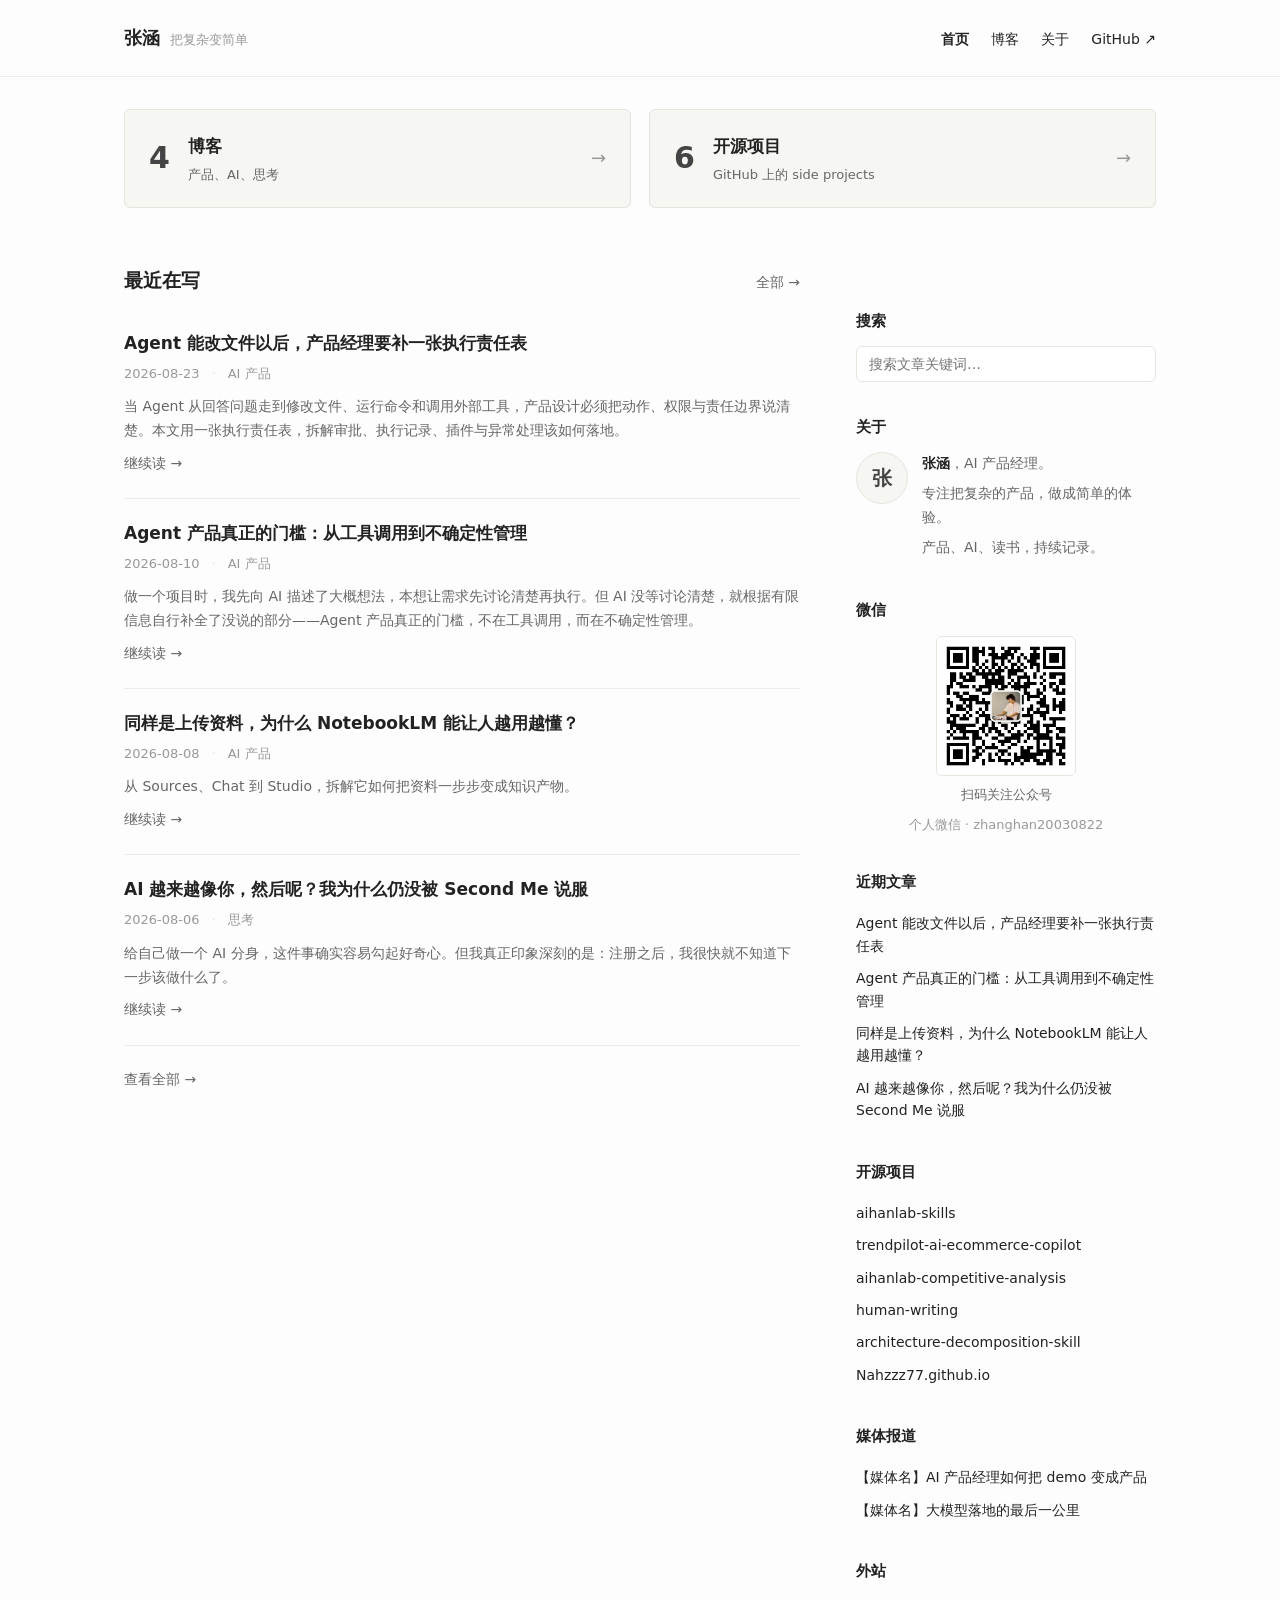
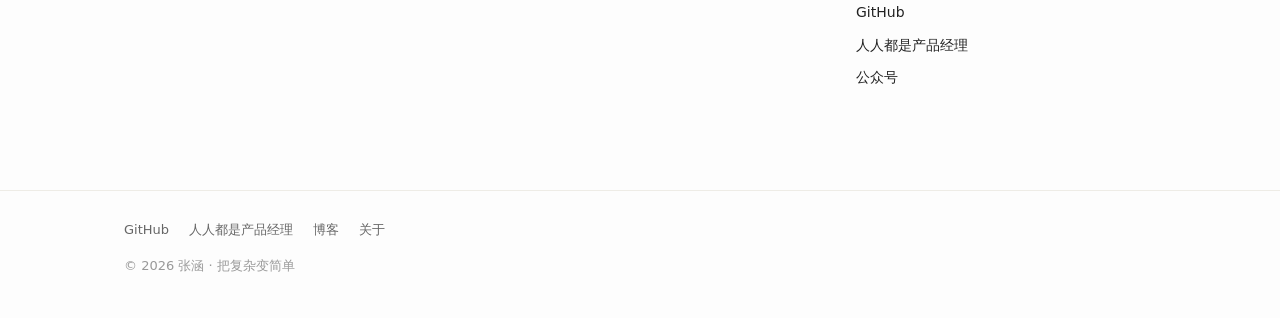
==== index.html @ d8217178 "content: 添加执行责任表文章链接" ====
<!DOCTYPE html>
<html lang="zh-CN">
<head>
  <meta charset="UTF-8">
  <meta name="viewport" content="width=device-width, initial-scale=1.0">
  <meta name="description" content="张涵 - AI 产品经理的博客">
  <title>张涵的博客 · 把复杂变简单</title>
  <link rel="icon" href="data:,">
  <link rel="stylesheet" href="css/style.css">
</head>
<body>

  <!-- 头部：站名 + 标语 + 导航 -->
  <header class="site-header">
    <div class="wrap header-inner">
      <a href="#" class="site-title">
        张涵
        <span class="tagline">把复杂变简单</span>
      </a>
      <nav class="nav" aria-label="主导航">
        <a href="#" class="active">首页</a>
        <a href="#blog">博客</a>
        <a href="#about">关于</a>
        <a href="https://github.com/Nahzzz77" target="_blank" rel="noopener">GitHub ↗</a>
      </nav>
    </div>
  </header>

  <main class="wrap">

    <!-- 三张入口卡片 -->
    <section class="hero-cards">
      <a href="#blog" class="hcard">
        <span class="hnum">4</span>
        <span class="hbody">
          <span class="htitle">博客</span>
          <span class="hdesc">产品、AI、思考</span>
        </span>
        <span class="harrow" aria-hidden="true">→</span>
      </a>

      <a href="https://github.com/Nahzzz77" target="_blank" rel="noopener" class="hcard">
        <span class="hnum">6</span>
        <span class="hbody">
          <span class="htitle">开源项目</span>
          <span class="hdesc">GitHub 上的 side projects</span>
        </span>
        <span class="harrow" aria-hidden="true">→</span>
      </a>
    </section>

    <!-- 主体：左文章 + 右侧边栏 -->
    <div class="layout">

      <!-- 左列：最近在写（这里就是写文章的地方，往下复制 .post 块即可） -->
      <section class="main-col" id="blog">
        <div class="sec-head">
          <h2>最近在写</h2>
          <a href="#blog">全部 →</a>
        </div>

        <article class="post">
          <h3 class="post-title"><a href="https://www.woshipm.com/ai/6452614.html" target="_blank" rel="noopener">Agent 能改文件以后，产品经理要补一张执行责任表</a></h3>
          <div class="post-meta">
            <span>2026-08-23</span>
            <span>AI 产品</span>
          </div>
          <p class="post-excerpt">当 Agent 从回答问题走到修改文件、运行命令和调用外部工具，产品设计必须把动作、权限与责任边界说清楚。本文用一张执行责任表，拆解审批、执行记录、插件与异常处理该如何落地。</p>
          <a class="post-more" href="https://www.woshipm.com/ai/6452614.html" target="_blank" rel="noopener">继续读 →</a>
        </article>

        <article class="post">
          <h3 class="post-title"><a href="https://www.woshipm.com/ai/6443369.html" target="_blank" rel="noopener">Agent 产品真正的门槛：从工具调用到不确定性管理</a></h3>
          <div class="post-meta">
            <span>2026-08-10</span>
            <span>AI 产品</span>
          </div>
          <p class="post-excerpt">做一个项目时，我先向 AI 描述了大概想法，本想让需求先讨论清楚再执行。但 AI 没等讨论清楚，就根据有限信息自行补全了没说的部分——Agent 产品真正的门槛，不在工具调用，而在不确定性管理。</p>
          <a class="post-more" href="https://www.woshipm.com/ai/6443369.html" target="_blank" rel="noopener">继续读 →</a>
        </article>

        <article class="post">
          <h3 class="post-title"><a href="https://mp.weixin.qq.com/s/T_uTZ1DlHaLOFTcta9_OUg" target="_blank" rel="noopener">同样是上传资料，为什么 NotebookLM 能让人越用越懂？</a></h3>
          <div class="post-meta">
            <span>2026-08-08</span>
            <span>AI 产品</span>
          </div>
          <p class="post-excerpt">从 Sources、Chat 到 Studio，拆解它如何把资料一步步变成知识产物。</p>
          <a class="post-more" href="https://mp.weixin.qq.com/s/T_uTZ1DlHaLOFTcta9_OUg" target="_blank" rel="noopener">继续读 →</a>
        </article>

        <article class="post">
          <h3 class="post-title"><a href="https://mp.weixin.qq.com/s/GBqDhXBJEVktxWwSieOByw" target="_blank" rel="noopener">AI 越来越像你，然后呢？我为什么仍没被 Second Me 说服</a></h3>
          <div class="post-meta">
            <span>2026-08-06</span>
            <span>思考</span>
          </div>
          <p class="post-excerpt">给自己做一个 AI 分身，这件事确实容易勾起好奇心。但我真正印象深刻的是：注册之后，我很快就不知道下一步该做什么了。</p>
          <a class="post-more" href="https://mp.weixin.qq.com/s/GBqDhXBJEVktxWwSieOByw" target="_blank" rel="noopener">继续读 →</a>
        </article>

        <!-- 下一篇文章：复制上面这段，改标题/日期/分类/摘要/链接 -->

        <p class="view-all"><a href="#blog">查看全部 →</a></p>
      </section>

      <!-- 右侧边栏 -->
      <aside class="sidebar">

        <section class="side-sec" id="search">
          <h3 class="side-title">搜索</h3>
          <div class="search-box">
            <input type="search" placeholder="搜索文章关键词…" aria-label="搜索文章关键词">
          </div>
        </section>

        <section class="side-sec" id="about">
          <h3 class="side-title">关于</h3>
          <div class="about-box">
            <!-- 替换成你的头像：<img class="avatar" src="头像地址" alt="张涵"> -->
            <span class="avatar" aria-hidden="true">张</span>
            <div class="about-text">
              <p><strong>张涵</strong>，AI 产品经理。</p>
              <p>专注把复杂的产品，做成简单的体验。</p>
              <p>产品、AI、读书，持续记录。</p>
            </div>
          </div>
        </section>

        <section class="side-sec" id="wechat">
          <h3 class="side-title">微信</h3>
          <div class="wechat-box">
            <img class="qr-img" src="assets/wechat-qr.jpg" alt="公众号二维码">
            <p>扫码关注公众号</p>
            <p class="wechat-id">个人微信 · zhanghan20030822</p>
          </div>
        </section>

        <section class="side-sec" id="recent">
          <h3 class="side-title">近期文章</h3>
          <ul class="side-list">
            <li><a href="https://www.woshipm.com/ai/6452614.html" target="_blank" rel="noopener">Agent 能改文件以后，产品经理要补一张执行责任表</a></li>
            <li><a href="https://www.woshipm.com/ai/6443369.html" target="_blank" rel="noopener">Agent 产品真正的门槛：从工具调用到不确定性管理</a></li>
            <li><a href="https://mp.weixin.qq.com/s/T_uTZ1DlHaLOFTcta9_OUg" target="_blank" rel="noopener">同样是上传资料，为什么 NotebookLM 能让人越用越懂？</a></li>
            <li><a href="https://mp.weixin.qq.com/s/GBqDhXBJEVktxWwSieOByw" target="_blank" rel="noopener">AI 越来越像你，然后呢？我为什么仍没被 Second Me 说服</a></li>
            <!-- 有新文章时在这里加 <li><a href="#">标题</a></li> -->
          </ul>
        </section>

        <section class="side-sec" id="projects">
          <h3 class="side-title">开源项目</h3>
          <ul class="side-list">
            <li><a href="https://github.com/Nahzzz77/aihanlab-skills" target="_blank" rel="noopener">aihanlab-skills</a></li>
            <li><a href="https://github.com/Nahzzz77/trendpilot-ai-ecommerce-copilot" target="_blank" rel="noopener">trendpilot-ai-ecommerce-copilot</a></li>
            <li><a href="https://github.com/Nahzzz77/aihanlab-competitive-analysis" target="_blank" rel="noopener">aihanlab-competitive-analysis</a></li>
            <li><a href="https://github.com/Nahzzz77/human-writing" target="_blank" rel="noopener">human-writing</a></li>
            <li><a href="https://github.com/Nahzzz77/architecture-decomposition-skill" target="_blank" rel="noopener">architecture-decomposition-skill</a></li>
            <li><a href="https://github.com/Nahzzz77/Nahzzz77.github.io" target="_blank" rel="noopener">Nahzzz77.github.io</a></li>
          </ul>
        </section>

        <section class="side-sec" id="media">
          <h3 class="side-title">媒体报道</h3>
          <ul class="side-list">
            <li><a href="#">【媒体名】AI 产品经理如何把 demo 变成产品</a></li>
            <li><a href="#">【媒体名】大模型落地的最后一公里</a></li>
          </ul>
        </section>

        <section class="side-sec" id="links">
          <h3 class="side-title">外站</h3>
          <ul class="side-list">
            <li><a href="https://github.com/Nahzzz77" target="_blank" rel="noopener">GitHub</a></li>
            <li><a href="https://www.woshipm.com/u/1684509" target="_blank" rel="noopener">人人都是产品经理</a></li>
            <li><a href="#">公众号</a></li>
          </ul>
        </section>

      </aside>
    </div>
  </main>

  <!-- 页脚 -->
  <footer class="site-footer">
    <div class="wrap footer-inner">
      <nav class="footer-nav" aria-label="页脚导航">
        <a href="https://github.com/Nahzzz77" target="_blank" rel="noopener">GitHub</a>
        <a href="https://www.woshipm.com/u/1684509" target="_blank" rel="noopener">人人都是产品经理</a>
        <a href="#blog">博客</a>
        <a href="#about">关于</a>
      </nav>
      <p class="copyright">© <span id="year"></span> 张涵 · 把复杂变简单</p>
    </div>
  </footer>

  <script src="js/main.js"></script>
</body>
</html>
---- css/style.css ----
/* =========================================================
   博客风格 — 极简暖白（参考 rui.juzi.bot）
   暖白底 · 暖灰卡片 · 系统字体 · 1080px 宽
   ========================================================= */

:root {
  --bg: #fdfdfd;         /* 页面背景 */
  --card: #f6f6f3;       /* 暖灰卡片 */
  --border: #e6e4dd;     /* 暖灰描边 */
  --line: #eeece6;       /* 发丝线 */
  --ink: #222222;        /* 主文字 */
  --gray: #666666;       /* 次级文字 */
  --muted: #999999;      /* 三级文字 */
  --num: #444444;        /* 大数字 */

  --font: -apple-system, "system-ui", "SF Pro Text", "PingFang SC", "Hiragino Sans GB", "Helvetica Neue", "Microsoft YaHei", "WenQuanYi Micro Hei", Helvetica, Arial, sans-serif;

  --max-w: 1080px;
  --radius: 6px;
}

*,
*::before,
*::after { box-sizing: border-box; }

html {
  scroll-behavior: smooth;
  -webkit-text-size-adjust: 100%;
}

body {
  margin: 0;
  background: var(--bg);
  color: var(--ink);
  font-family: var(--font);
  font-size: 15px;
  line-height: 1.75;
  -webkit-font-smoothing: antialiased;
  -moz-osx-font-smoothing: grayscale;
}

img, svg { display: block; max-width: 100%; }

a {
  color: var(--ink);
  text-decoration: none;
  transition: color 0.15s ease, opacity 0.15s ease;
}
a:hover { opacity: 0.65; }

::selection {
  background: #e8e6df;
  color: var(--ink);
}

.wrap {
  width: 100%;
  max-width: var(--max-w);
  margin-inline: auto;
  padding-inline: 24px;
}

/* =========================================================
   头部
   ========================================================= */

.site-header {
  padding: 22px 0;
  border-bottom: 1px solid var(--line);
}

.header-inner {
  display: flex;
  align-items: baseline;
  justify-content: space-between;
  gap: 24px;
  flex-wrap: wrap;
}

.site-title {
  font-size: 18px;
  font-weight: 600;
  color: var(--ink);
  display: inline-flex;
  align-items: baseline;
  gap: 10px;
}
.tagline {
  font-size: 13px;
  font-weight: 400;
  color: var(--muted);
}

.nav {
  display: flex;
  gap: 22px;
  flex-wrap: wrap;
}
.nav a {
  font-size: 14px;
  color: var(--ink);
}
.nav a.active {
  font-weight: 600;
}

/* =========================================================
   三张入口卡片
   ========================================================= */

.hero-cards {
  display: grid;
  grid-template-columns: repeat(2, minmax(0, 1fr));
  gap: 18px;
  padding: 32px 0;
}

.hcard {
  display: grid;
  grid-template-columns: auto 1fr auto;
  align-items: center;
  gap: 18px;
  padding: 22px 24px;
  background: var(--card);
  border: 1px solid var(--border);
  border-radius: var(--radius);
  transition: transform 0.15s ease, box-shadow 0.15s ease;
}
.hcard:hover {
  transform: translateY(-2px);
  box-shadow: 0 6px 20px rgba(0, 0, 0, 0.04);
  opacity: 1;
}

.hnum {
  font-size: 30px;
  font-weight: 600;
  line-height: 1;
  color: var(--num);
  font-variant-numeric: tabular-nums;
}

.hbody {
  display: flex;
  flex-direction: column;
  gap: 4px;
}
.htitle {
  font-size: 17px;
  font-weight: 600;
  color: var(--ink);
}
.hdesc {
  font-size: 13px;
  color: var(--gray);
  line-height: 1.5;
}

.harrow {
  font-size: 18px;
  color: var(--muted);
}

/* =========================================================
   主体布局：左文章 + 右侧边栏
   ========================================================= */

.layout {
  display: grid;
  grid-template-columns: minmax(0, 1fr) 300px;
  gap: 56px;
  padding: 24px 0 64px;
}

/* 左列 */
.sec-head {
  display: flex;
  align-items: baseline;
  justify-content: space-between;
  margin-bottom: 12px;
}
.sec-head h2 {
  margin: 0;
  font-size: 19px;
  font-weight: 600;
}
.sec-head a {
  font-size: 14px;
  color: var(--gray);
}

.post {
  padding: 22px 0;
  border-bottom: 1px solid var(--line);
}
.post-title {
  margin: 0;
  font-size: 17px;
  font-weight: 600;
  line-height: 1.5;
}
.post-title a { color: var(--ink); }

.post-meta {
  display: flex;
  gap: 12px;
  margin-top: 6px;
  font-size: 13px;
  color: var(--muted);
}
.post-meta span + span::before {
  content: "·";
  margin-right: 12px;
  color: var(--border);
}

.post-excerpt {
  margin: 10px 0 0;
  font-size: 14px;
  color: var(--gray);
  line-height: 1.7;
}

.post-more {
  display: inline-block;
  margin-top: 8px;
  font-size: 14px;
  color: var(--gray);
}

.view-all {
  margin-top: 20px;
}
.view-all a {
  font-size: 14px;
  color: var(--gray);
}

/* =========================================================
   右侧边栏
   ========================================================= */

.sidebar {
  padding-top: 44px; /* 与「最近在写」标题对齐 */
}

.side-sec {
  margin-bottom: 32px;
}

.side-title {
  margin: 0 0 12px;
  font-size: 15px;
  font-weight: 600;
}

.side-list {
  list-style: none;
  margin: 0;
  padding: 0;
}
.side-list li {
  padding: 5px 0;
  font-size: 14px;
  line-height: 1.6;
}
.side-list a { color: var(--ink); }
.side-list li > span {
  color: var(--muted);
  font-size: 13px;
}

/* 分类/归档 两列 */
.side-list.cols {
  display: grid;
  grid-template-columns: 1fr auto;
  column-gap: 12px;
}
.side-list.cols li {
  display: contents;
}
.side-list.cols a { padding: 5px 0; }
.side-list.cols span {
  padding: 5px 0;
  text-align: right;
}

/* 搜索 */
.search-box input {
  width: 100%;
  padding: 9px 12px;
  font-family: var(--font);
  font-size: 14px;
  color: var(--ink);
  background: #fff;
  border: 1px solid var(--border);
  border-radius: var(--radius);
  outline: none;
}
.search-box input:focus {
  border-color: #c9c6bd;
}

/* 关于 */
.about-box {
  display: flex;
  gap: 14px;
  align-items: flex-start;
}
.avatar {
  flex: none;
  display: grid;
  place-items: center;
  width: 52px;
  height: 52px;
  border-radius: 50%;
  background: var(--card);
  border: 1px solid var(--border);
  color: var(--num);
  font-size: 20px;
  font-weight: 600;
}
.about-text p {
  margin: 0 0 6px;
  font-size: 14px;
  color: var(--gray);
  line-height: 1.7;
}
.about-text strong { color: var(--ink); }

/* 微信 */
.wechat-box {
  text-align: center;
}
.qr-img {
  display: block;
  width: 140px;
  height: 140px;
  margin: 0 auto;
  object-fit: cover;
  border: 1px solid var(--border);
  border-radius: var(--radius);
}
.wechat-box p {
  margin: 8px 0 0;
  font-size: 13px;
  color: var(--gray);
}
.wechat-id {
  color: var(--muted) !important;
}

/* =========================================================
   页脚
   ========================================================= */

.site-footer {
  border-top: 1px solid var(--line);
  padding: 28px 0 40px;
}
.footer-inner {
  display: flex;
  flex-direction: column;
  gap: 14px;
}
.footer-nav {
  display: flex;
  gap: 20px;
  flex-wrap: wrap;
}
.footer-nav a {
  font-size: 13px;
  color: var(--gray);
}
.copyright {
  margin: 0;
  font-size: 13px;
  color: var(--muted);
}

/* =========================================================
   响应式
   ========================================================= */

@media (max-width: 820px) {
  .hero-cards {
    grid-template-columns: 1fr;
  }
  .layout {
    grid-template-columns: 1fr;
    gap: 24px;
  }
  .sidebar {
    padding-top: 0;
  }
}

@media (prefers-reduced-motion: reduce) {
  html { scroll-behavior: auto; }
  .hcard { transition: none; }
}
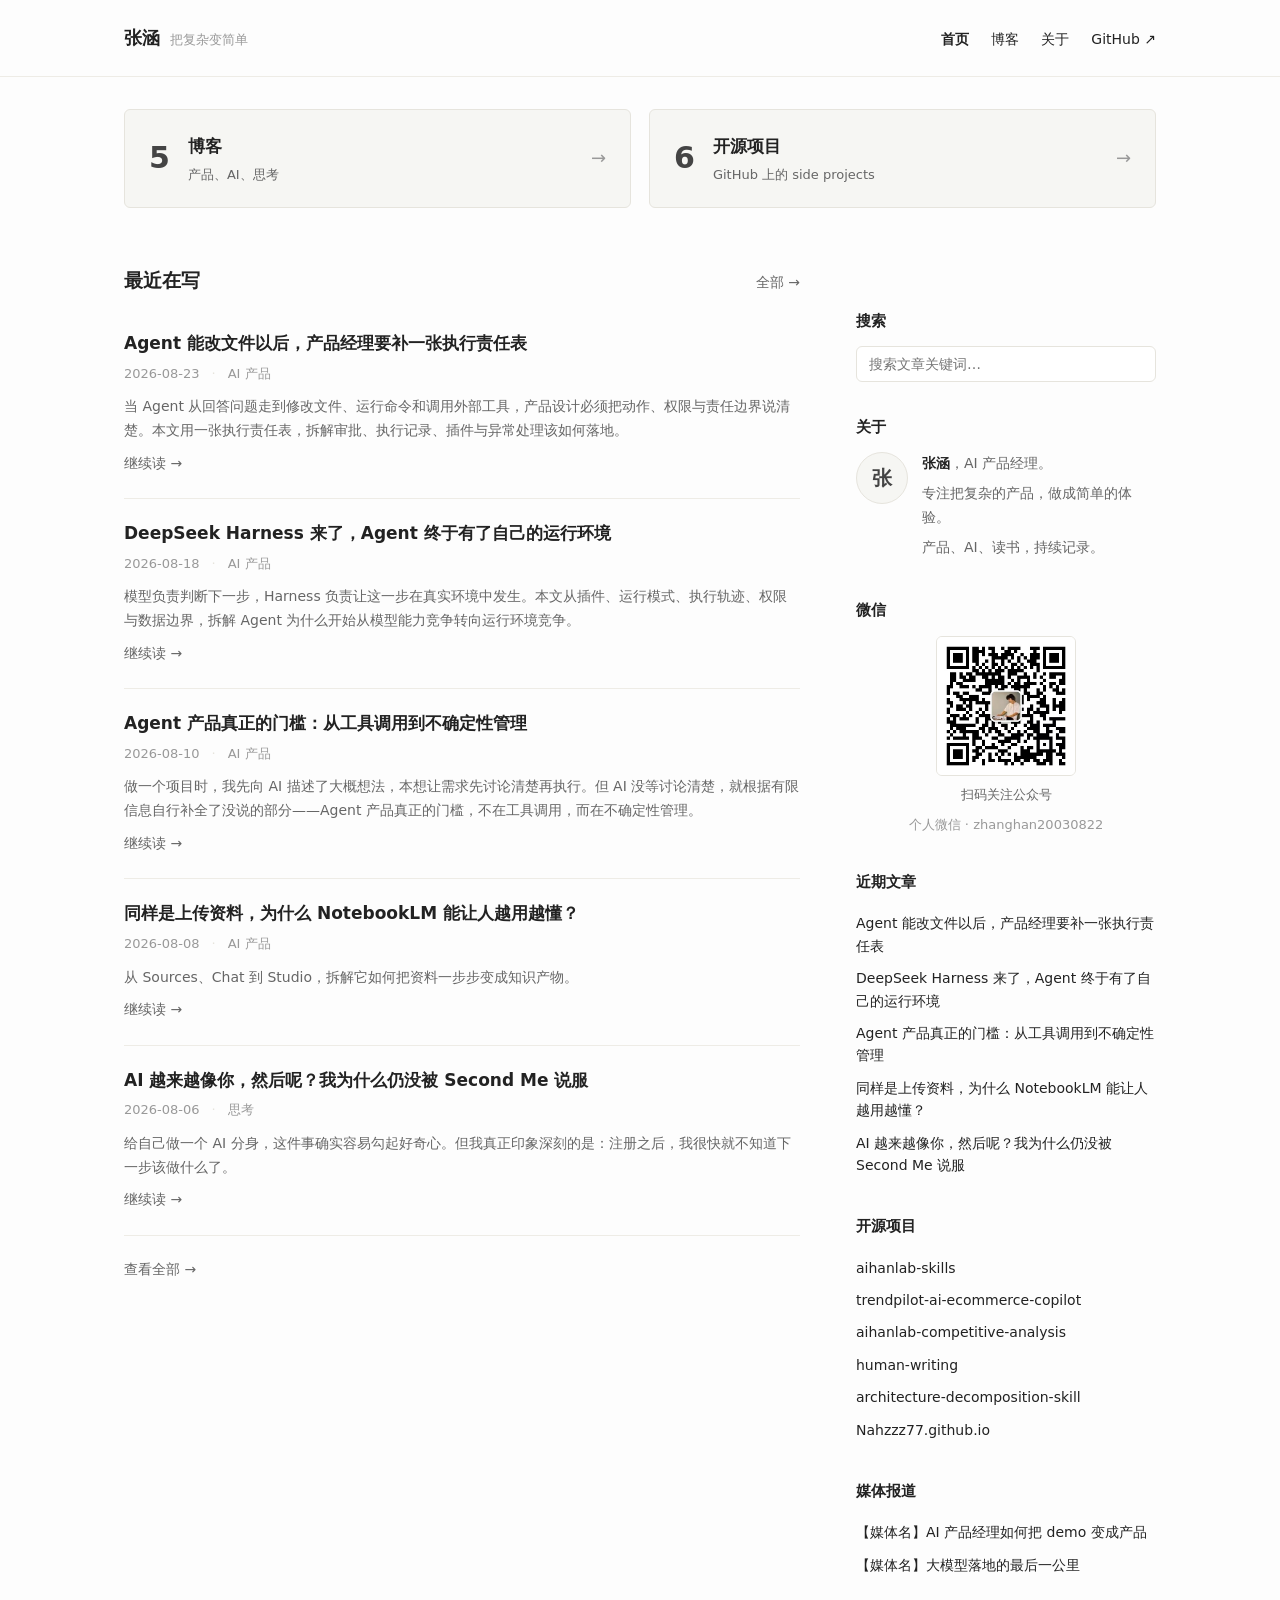
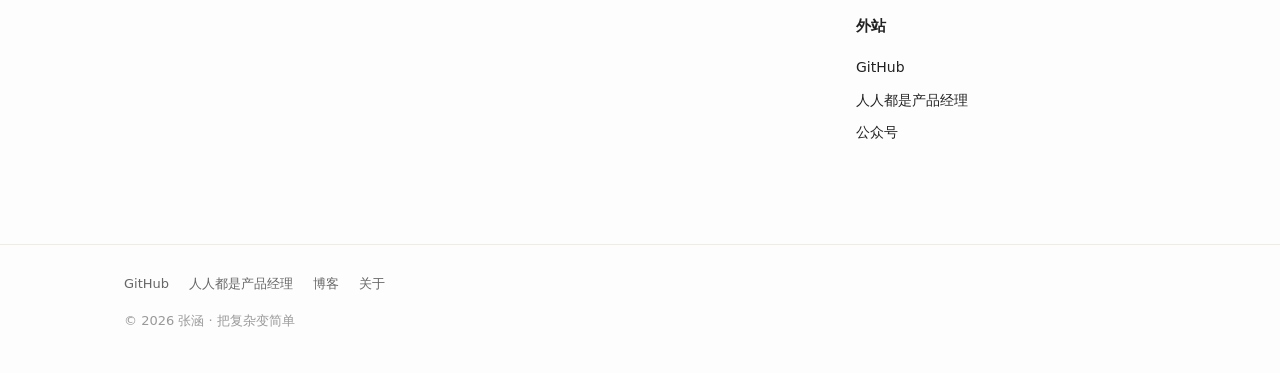
==== commit 4ad956f8: "content: 添加 DeepSeek Harness 文章链接" ====
--- a/index.html
+++ b/index.html
@@ -31,7 +31,7 @@
     <!-- 三张入口卡片 -->
     <section class="hero-cards">
       <a href="#blog" class="hcard">
-        <span class="hnum">4</span>
+        <span class="hnum">5</span>
         <span class="hbody">
           <span class="htitle">博客</span>
           <span class="hdesc">产品、AI、思考</span>
@@ -67,6 +67,16 @@
           </div>
           <p class="post-excerpt">当 Agent 从回答问题走到修改文件、运行命令和调用外部工具，产品设计必须把动作、权限与责任边界说清楚。本文用一张执行责任表，拆解审批、执行记录、插件与异常处理该如何落地。</p>
           <a class="post-more" href="https://www.woshipm.com/ai/6452614.html" target="_blank" rel="noopener">继续读 →</a>
+        </article>
+
+        <article class="post">
+          <h3 class="post-title"><a href="https://mp.weixin.qq.com/s/7BqsxanBY8WiCV2g-5zq6Q" target="_blank" rel="noopener">DeepSeek Harness 来了，Agent 终于有了自己的运行环境</a></h3>
+          <div class="post-meta">
+            <span>2026-08-18</span>
+            <span>AI 产品</span>
+          </div>
+          <p class="post-excerpt">模型负责判断下一步，Harness 负责让这一步在真实环境中发生。本文从插件、运行模式、执行轨迹、权限与数据边界，拆解 Agent 为什么开始从模型能力竞争转向运行环境竞争。</p>
+          <a class="post-more" href="https://mp.weixin.qq.com/s/7BqsxanBY8WiCV2g-5zq6Q" target="_blank" rel="noopener">继续读 →</a>
         </article>
 
         <article class="post">
@@ -140,6 +150,7 @@
           <h3 class="side-title">近期文章</h3>
           <ul class="side-list">
             <li><a href="https://www.woshipm.com/ai/6452614.html" target="_blank" rel="noopener">Agent 能改文件以后，产品经理要补一张执行责任表</a></li>
+            <li><a href="https://mp.weixin.qq.com/s/7BqsxanBY8WiCV2g-5zq6Q" target="_blank" rel="noopener">DeepSeek Harness 来了，Agent 终于有了自己的运行环境</a></li>
             <li><a href="https://www.woshipm.com/ai/6443369.html" target="_blank" rel="noopener">Agent 产品真正的门槛：从工具调用到不确定性管理</a></li>
             <li><a href="https://mp.weixin.qq.com/s/T_uTZ1DlHaLOFTcta9_OUg" target="_blank" rel="noopener">同样是上传资料，为什么 NotebookLM 能让人越用越懂？</a></li>
             <li><a href="https://mp.weixin.qq.com/s/GBqDhXBJEVktxWwSieOByw" target="_blank" rel="noopener">AI 越来越像你，然后呢？我为什么仍没被 Second Me 说服</a></li>
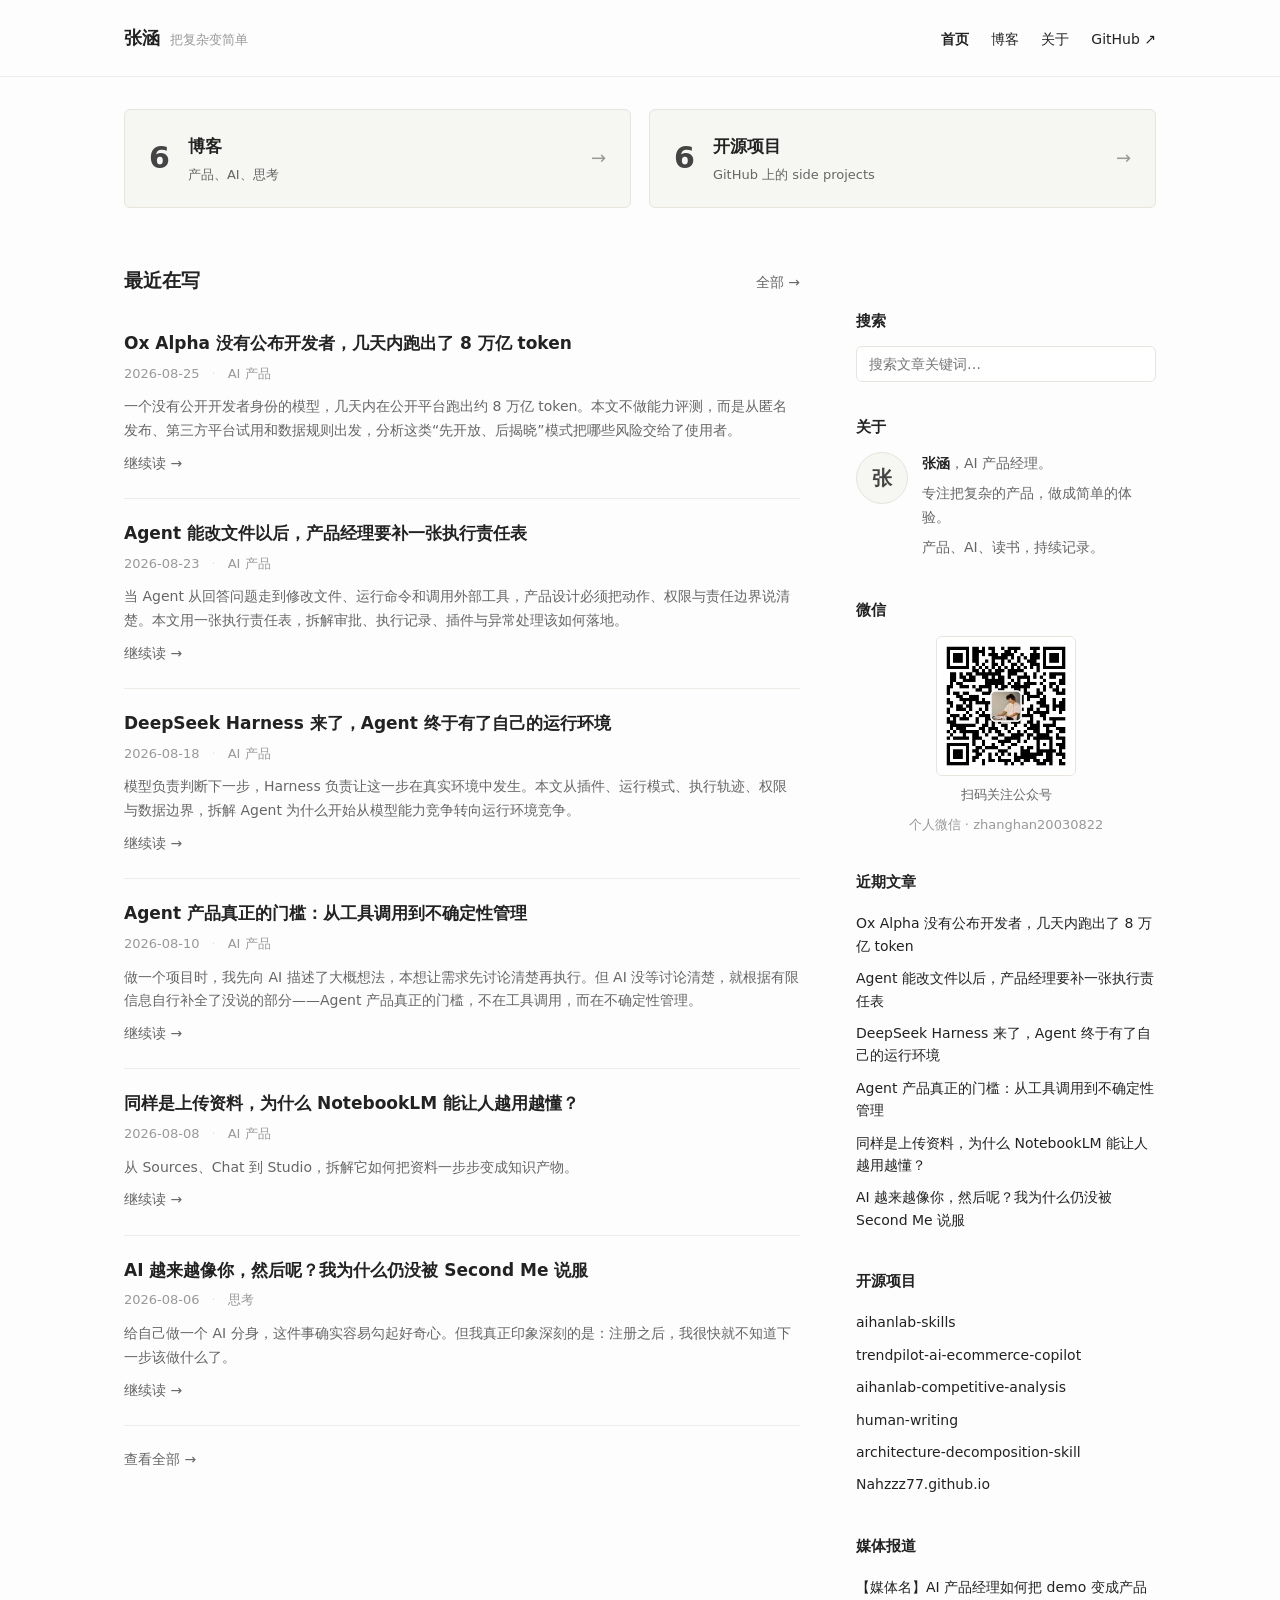
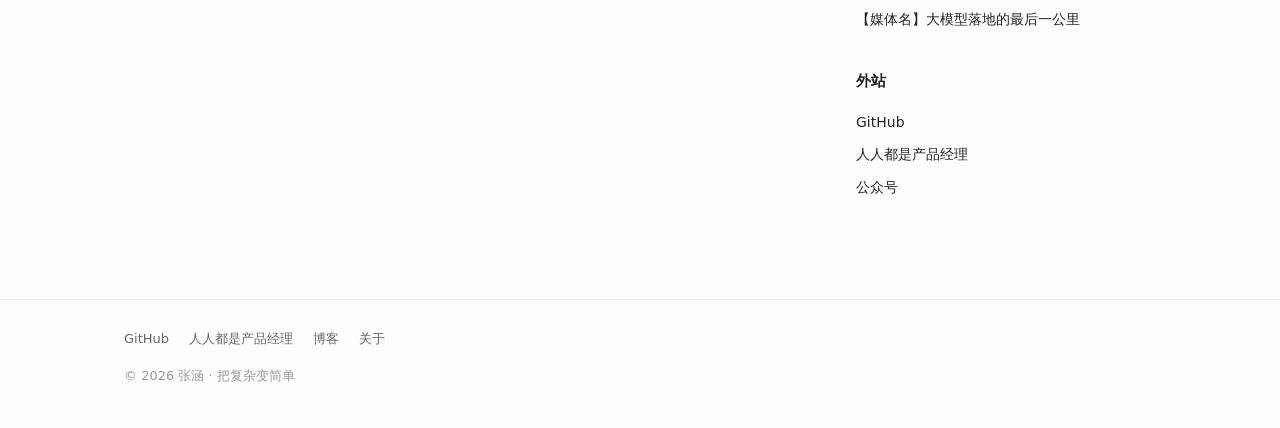
==== commit b90d1430: "content: 添加 Ox Alpha 文章链接" ====
--- a/index.html
+++ b/index.html
@@ -31,7 +31,7 @@
     <!-- 三张入口卡片 -->
     <section class="hero-cards">
       <a href="#blog" class="hcard">
-        <span class="hnum">5</span>
+        <span class="hnum">6</span>
         <span class="hbody">
           <span class="htitle">博客</span>
           <span class="hdesc">产品、AI、思考</span>
@@ -58,6 +58,16 @@
           <h2>最近在写</h2>
           <a href="#blog">全部 →</a>
         </div>
+
+        <article class="post">
+          <h3 class="post-title"><a href="https://mp.weixin.qq.com/s/162_W_lTfqNt-93WuI0VTg" target="_blank" rel="noopener">Ox Alpha 没有公布开发者，几天内跑出了 8 万亿 token</a></h3>
+          <div class="post-meta">
+            <span>2026-08-25</span>
+            <span>AI 产品</span>
+          </div>
+          <p class="post-excerpt">一个没有公开开发者身份的模型，几天内在公开平台跑出约 8 万亿 token。本文不做能力评测，而是从匿名发布、第三方平台试用和数据规则出发，分析这类“先开放、后揭晓”模式把哪些风险交给了使用者。</p>
+          <a class="post-more" href="https://mp.weixin.qq.com/s/162_W_lTfqNt-93WuI0VTg" target="_blank" rel="noopener">继续读 →</a>
+        </article>
 
         <article class="post">
           <h3 class="post-title"><a href="https://www.woshipm.com/ai/6452614.html" target="_blank" rel="noopener">Agent 能改文件以后，产品经理要补一张执行责任表</a></h3>
@@ -149,6 +159,7 @@
         <section class="side-sec" id="recent">
           <h3 class="side-title">近期文章</h3>
           <ul class="side-list">
+            <li><a href="https://mp.weixin.qq.com/s/162_W_lTfqNt-93WuI0VTg" target="_blank" rel="noopener">Ox Alpha 没有公布开发者，几天内跑出了 8 万亿 token</a></li>
             <li><a href="https://www.woshipm.com/ai/6452614.html" target="_blank" rel="noopener">Agent 能改文件以后，产品经理要补一张执行责任表</a></li>
             <li><a href="https://mp.weixin.qq.com/s/7BqsxanBY8WiCV2g-5zq6Q" target="_blank" rel="noopener">DeepSeek Harness 来了，Agent 终于有了自己的运行环境</a></li>
             <li><a href="https://www.woshipm.com/ai/6443369.html" target="_blank" rel="noopener">Agent 产品真正的门槛：从工具调用到不确定性管理</a></li>
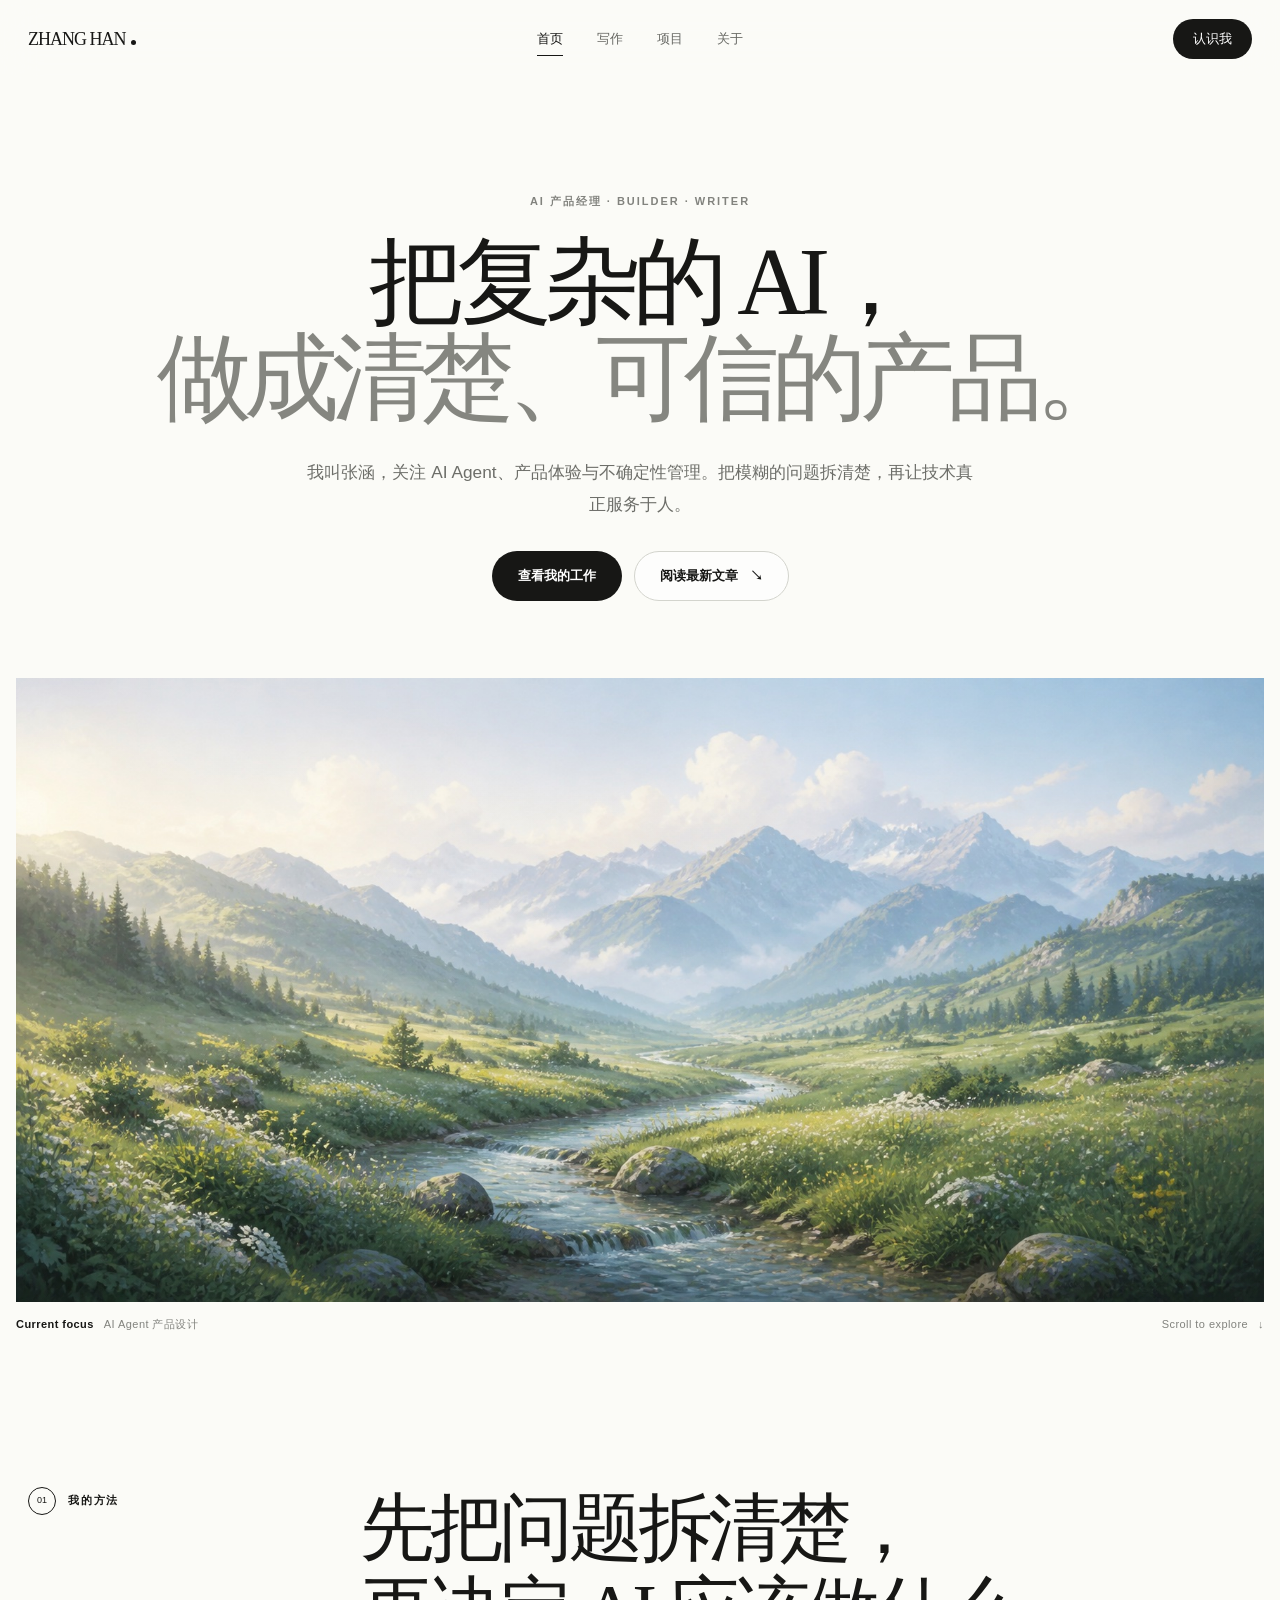
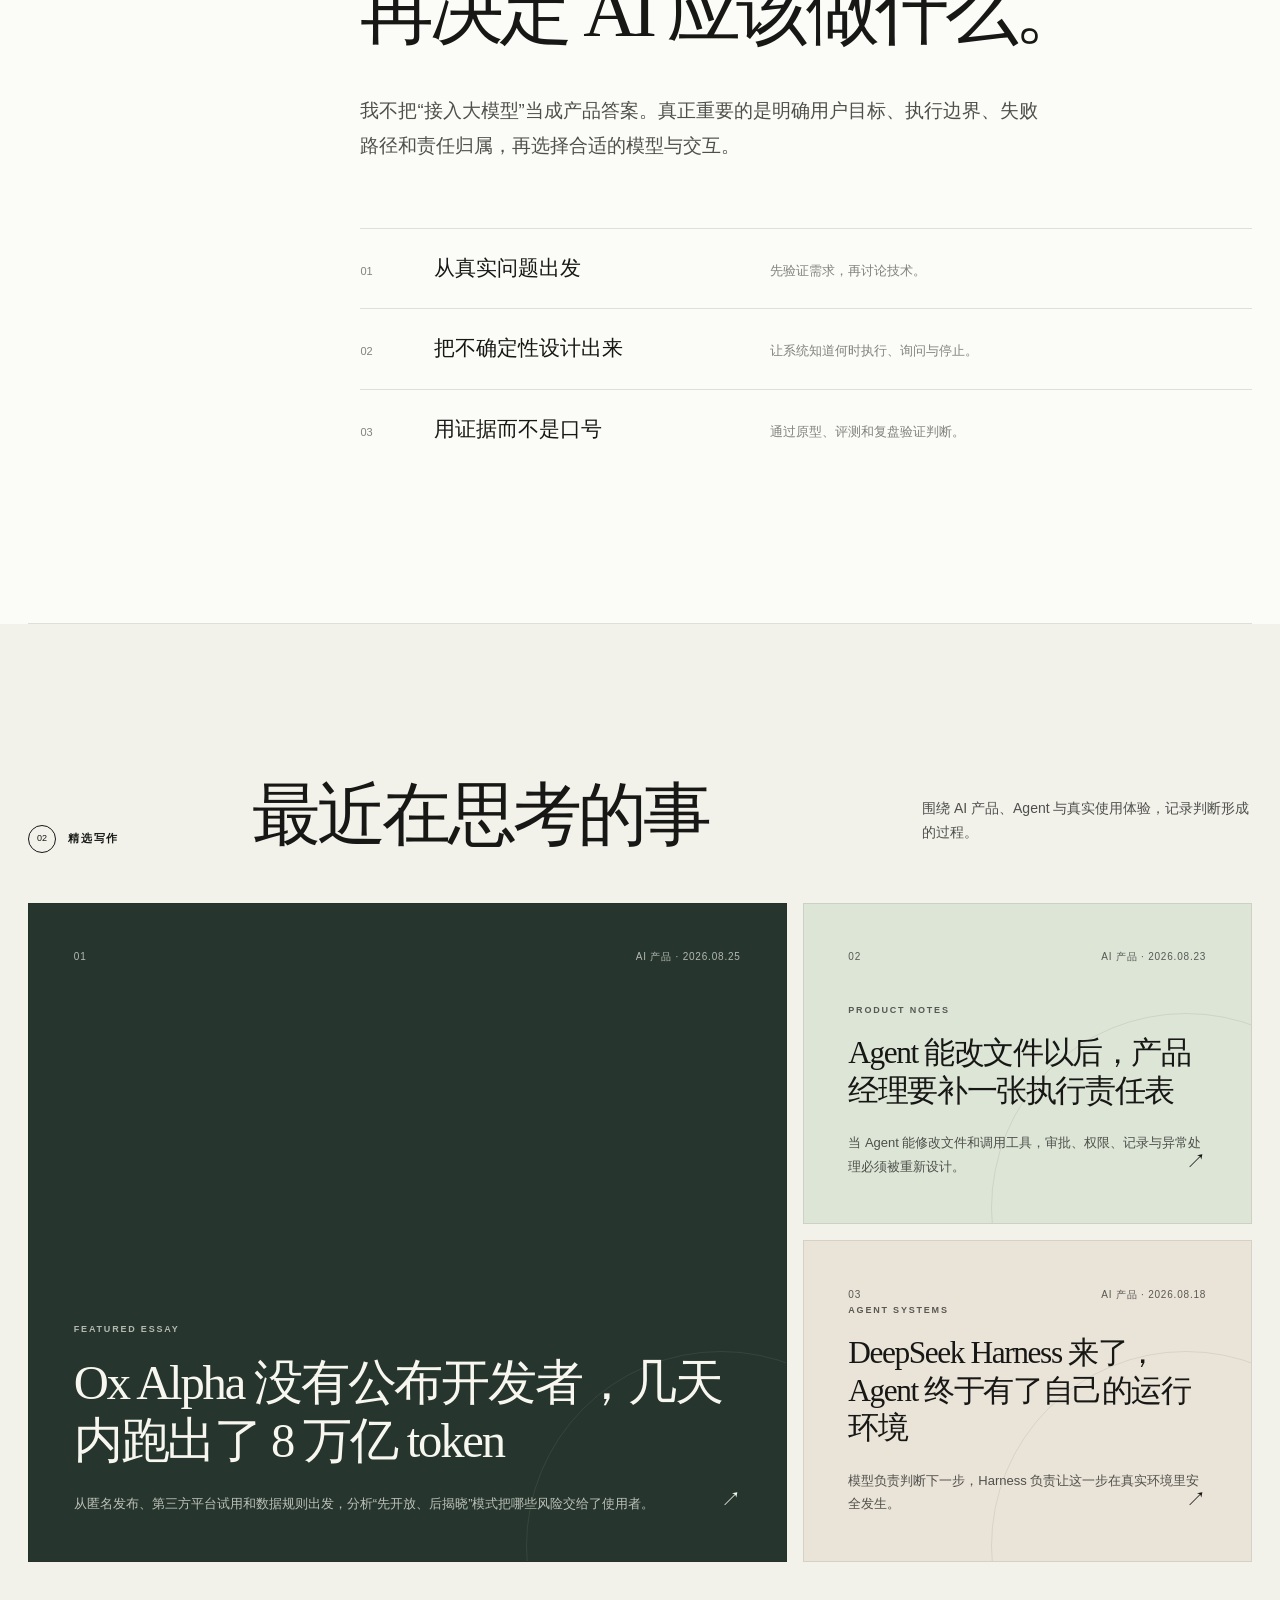
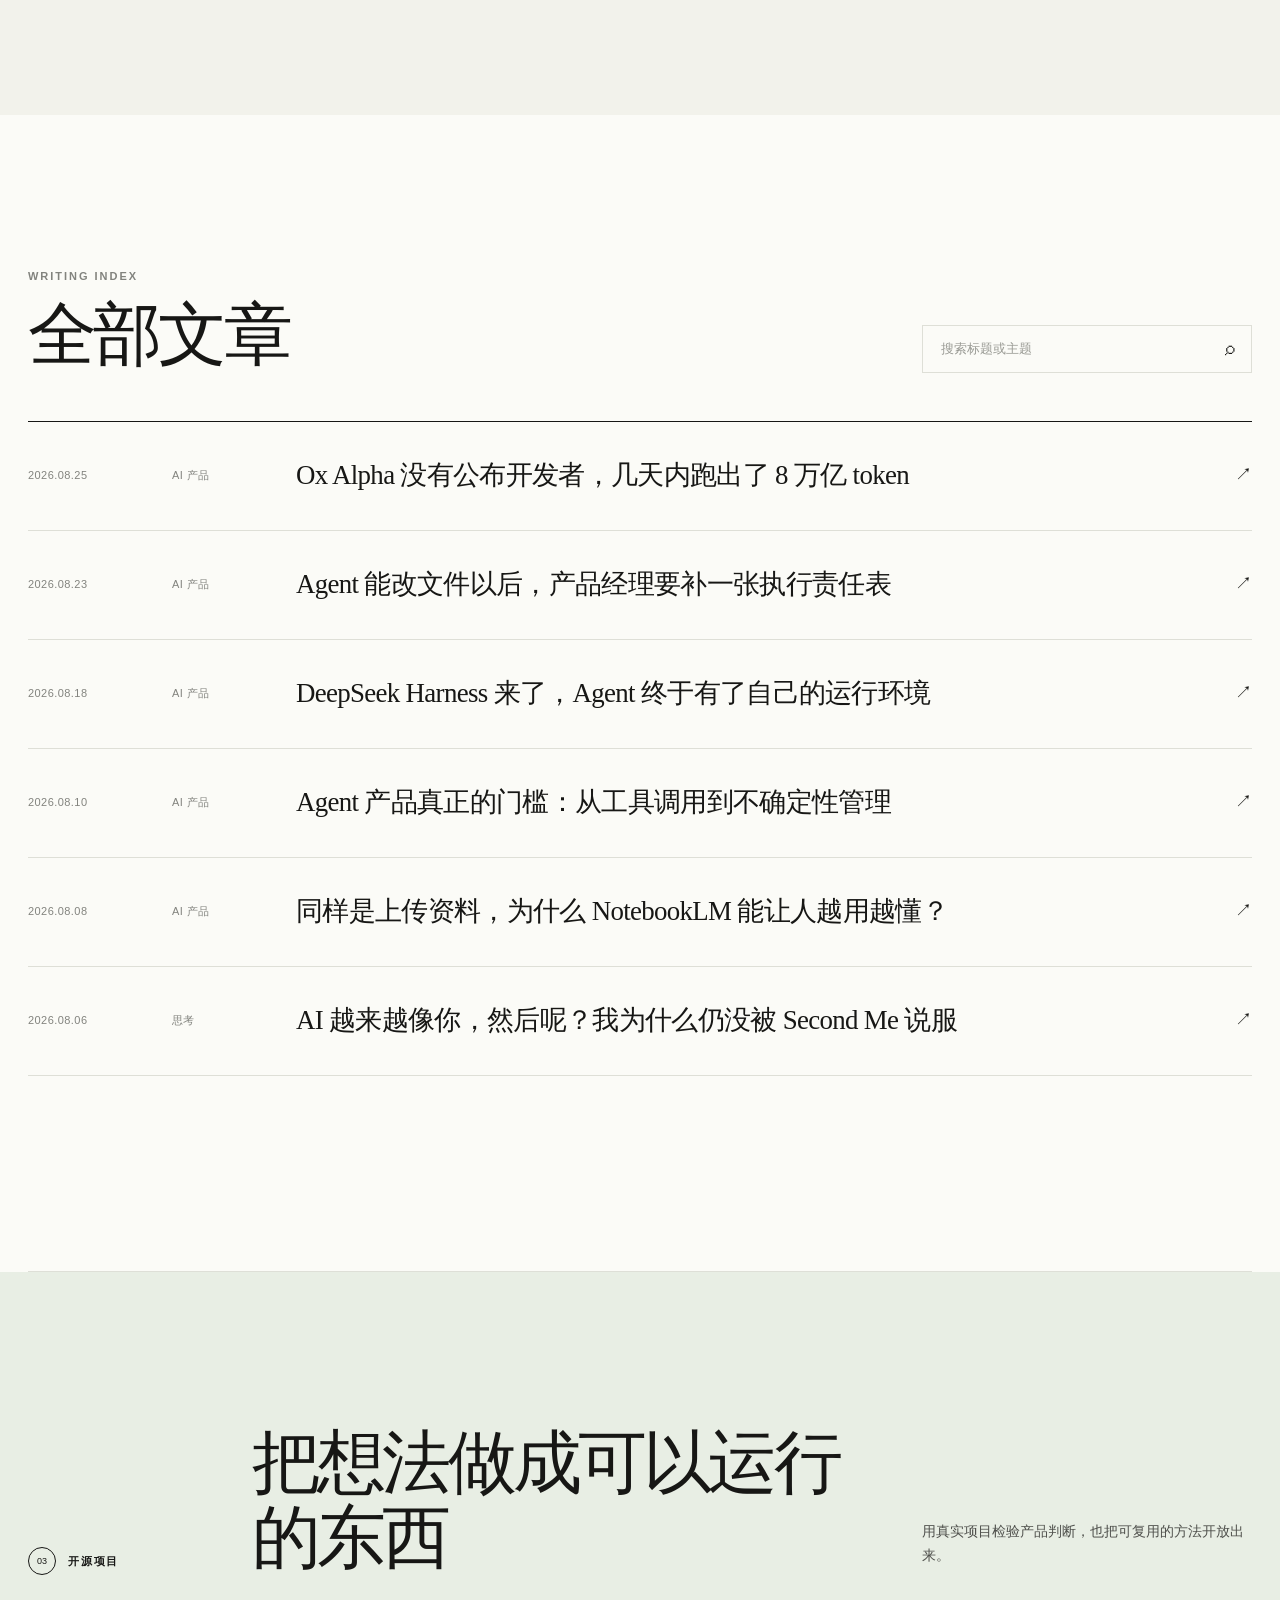
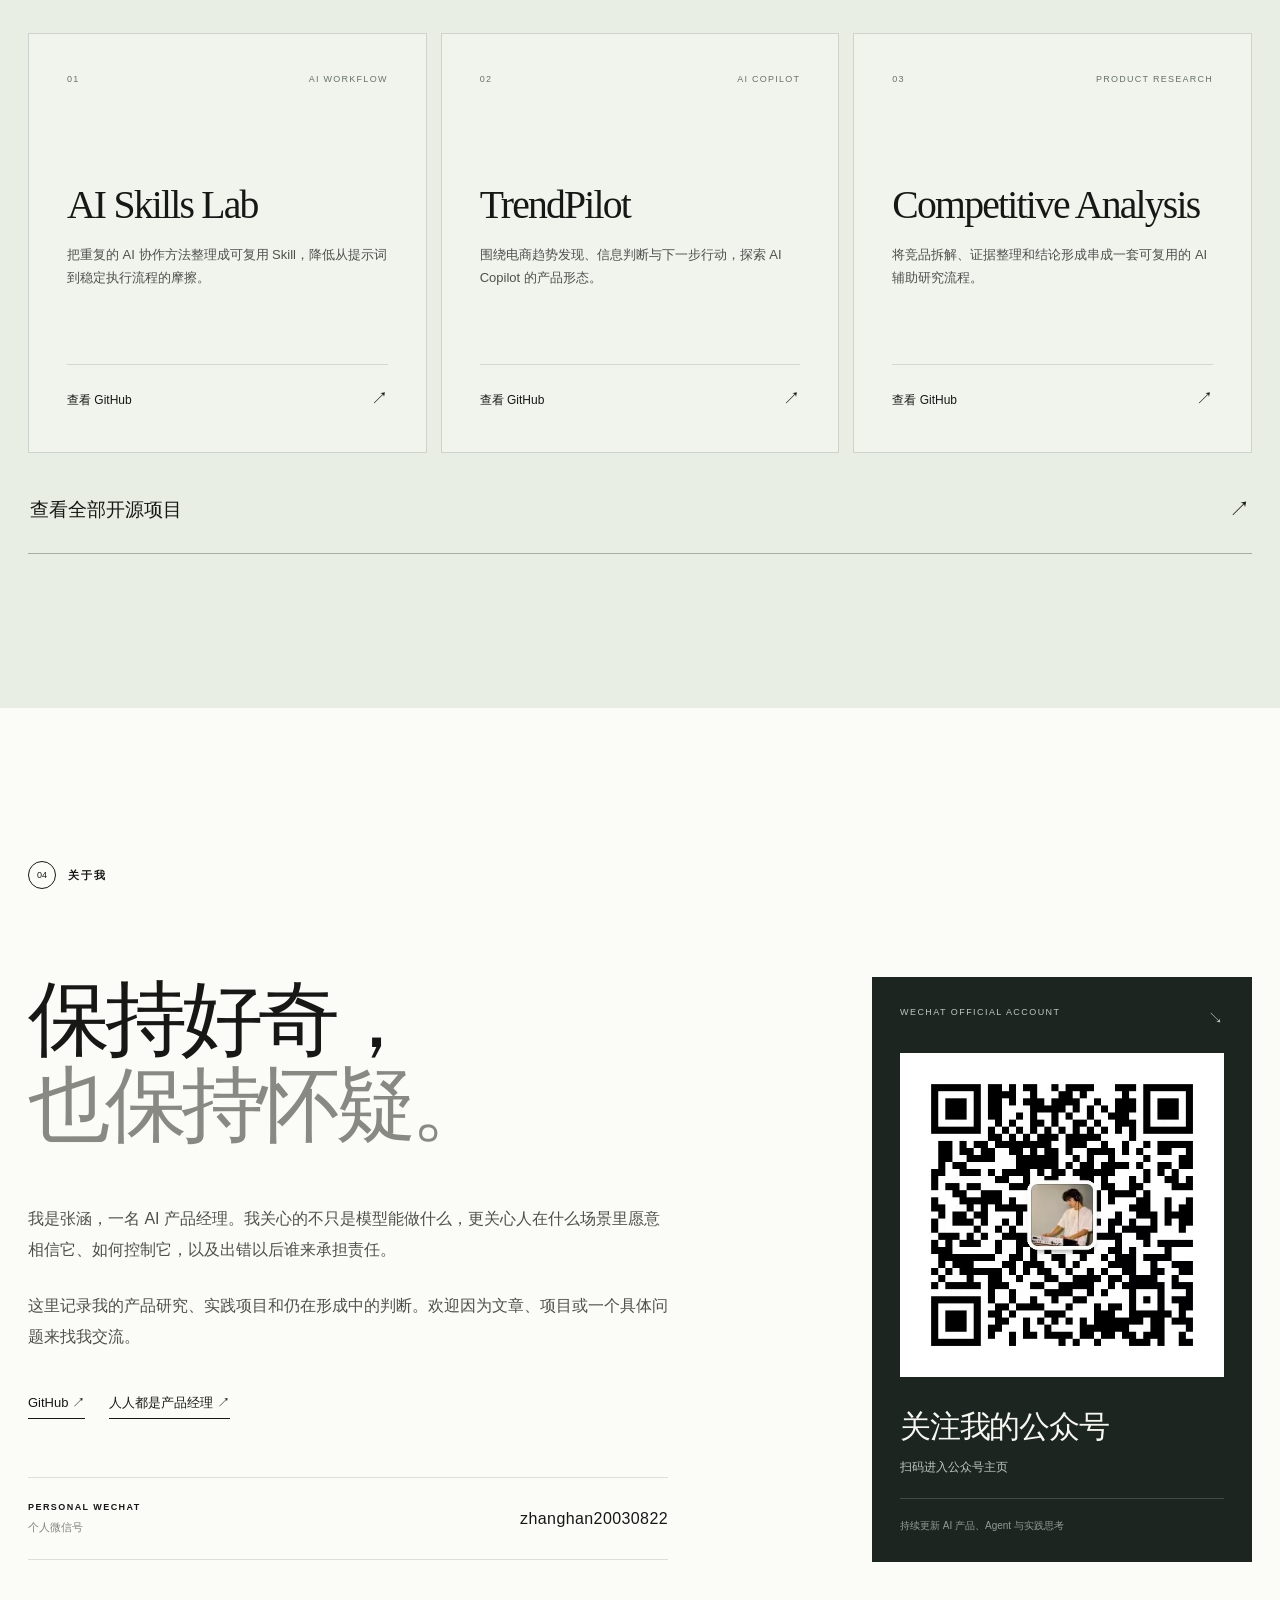
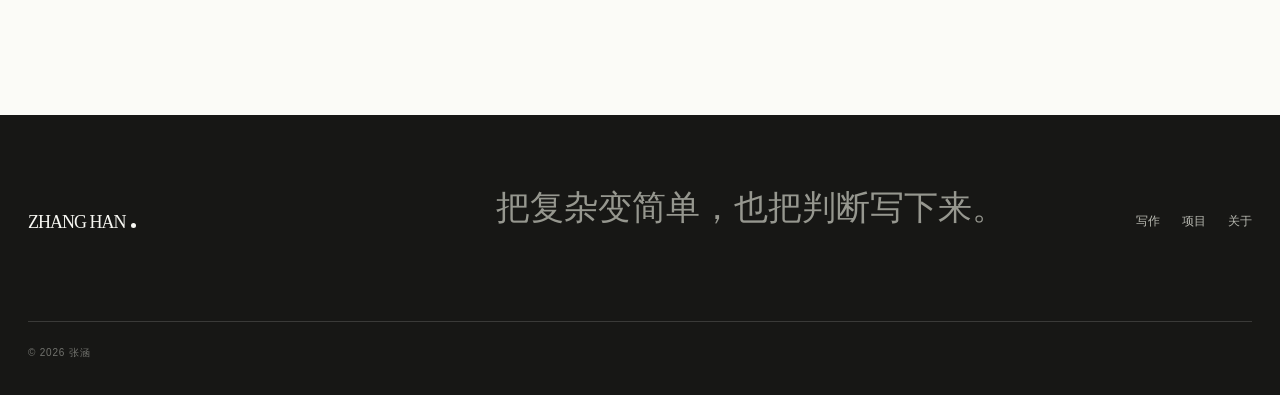
==== commit 8b64eb7b: "Redesign personal site with Aethera-inspired layout" ====
--- a/index.html
+++ b/index.html
@@ -3,215 +3,171 @@
 <head>
   <meta charset="UTF-8">
   <meta name="viewport" content="width=device-width, initial-scale=1.0">
-  <meta name="description" content="张涵 - AI 产品经理的博客">
-  <title>张涵的博客 · 把复杂变简单</title>
+  <meta name="description" content="张涵的个人网站。关注 AI Agent、产品体验与不确定性管理，持续分享 AI 产品思考与实践。">
+  <meta name="theme-color" content="#fbfbf7">
+  <link rel="canonical" href="https://nahzzz77.github.io/">
+  <meta property="og:type" content="website">
+  <meta property="og:url" content="https://nahzzz77.github.io/">
+  <meta property="og:title" content="张涵 · AI 产品经理">
+  <meta property="og:description" content="把复杂的 AI，做成清楚、可信的产品。">
+  <meta property="og:image" content="https://nahzzz77.github.io/assets/og-card.png">
+  <meta name="twitter:card" content="summary_large_image">
+  <meta name="twitter:title" content="张涵 · AI 产品经理">
+  <meta name="twitter:description" content="把复杂的 AI，做成清楚、可信的产品。">
+  <meta name="twitter:image" content="https://nahzzz77.github.io/assets/og-card.png">
+  <title>张涵 · AI 产品经理</title>
   <link rel="icon" href="data:,">
-  <link rel="stylesheet" href="css/style.css">
+  <link rel="stylesheet" href="css/style.css?v=20260825-contact">
 </head>
 <body>
+  <a class="skip-link" href="#main">跳到主要内容</a>
 
-  <!-- 头部：站名 + 标语 + 导航 -->
-  <header class="site-header">
-    <div class="wrap header-inner">
-      <a href="#" class="site-title">
-        张涵
-        <span class="tagline">把复杂变简单</span>
+  <header class="site-header" id="top">
+    <div class="site-shell header-inner">
+      <a class="brand" href="#top" aria-label="张涵的个人网站首页">
+        <span>ZHANG HAN</span><i aria-hidden="true"></i>
       </a>
-      <nav class="nav" aria-label="主导航">
-        <a href="#" class="active">首页</a>
-        <a href="#blog">博客</a>
+      <nav class="nav" id="main-nav" aria-label="主导航">
+        <a class="active" href="#top">首页</a>
+        <a href="#writing">写作</a>
+        <a href="#projects">项目</a>
         <a href="#about">关于</a>
-        <a href="https://github.com/Nahzzz77" target="_blank" rel="noopener">GitHub ↗</a>
       </nav>
+      <a class="header-cta" href="#about">认识我</a>
+      <button class="menu-toggle" type="button" aria-expanded="false" aria-controls="main-nav" aria-label="打开导航菜单">
+        <span></span><span></span>
+      </button>
     </div>
   </header>
 
-  <main class="wrap">
-
-    <!-- 三张入口卡片 -->
-    <section class="hero-cards">
-      <a href="#blog" class="hcard">
-        <span class="hnum">6</span>
-        <span class="hbody">
-          <span class="htitle">博客</span>
-          <span class="hdesc">产品、AI、思考</span>
-        </span>
-        <span class="harrow" aria-hidden="true">→</span>
-      </a>
-
-      <a href="https://github.com/Nahzzz77" target="_blank" rel="noopener" class="hcard">
-        <span class="hnum">6</span>
-        <span class="hbody">
-          <span class="htitle">开源项目</span>
-          <span class="hdesc">GitHub 上的 side projects</span>
-        </span>
-        <span class="harrow" aria-hidden="true">→</span>
-      </a>
+  <main id="main">
+    <section class="hero" aria-labelledby="hero-title">
+      <div class="site-shell hero-copy reveal is-visible">
+        <p class="eyebrow">AI 产品经理 · BUILDER · WRITER</p>
+        <h1 id="hero-title">把复杂的 AI，<br><span>做成清楚、可信的产品。</span></h1>
+        <p class="hero-lede">我叫张涵，关注 AI Agent、产品体验与不确定性管理。把模糊的问题拆清楚，再让技术真正服务于人。</p>
+        <div class="hero-actions">
+          <a class="button button-primary" href="#projects">查看我的工作</a>
+          <a class="button button-quiet" href="#writing">阅读最新文章 <span aria-hidden="true">↘</span></a>
+        </div>
+      </div>
+      <figure class="hero-visual reveal is-visible">
+        <div class="hero-image-wrap">
+          <img src="assets/hero-landscape.jpg" alt="群山、溪流与草甸组成的宁静山谷" width="1792" height="896" fetchpriority="high">
+        </div>
+        <figcaption class="hero-caption">
+          <span><b>Current focus</b> AI Agent 产品设计</span>
+          <span>Scroll to explore <i aria-hidden="true">↓</i></span>
+        </figcaption>
+      </figure>
     </section>
 
-    <!-- 主体：左文章 + 右侧边栏 -->
-    <div class="layout">
+    <section class="manifesto section site-shell reveal" aria-labelledby="manifesto-title">
+      <div class="section-kicker"><span>01</span><p>我的方法</p></div>
+      <div class="manifesto-copy">
+        <h2 id="manifesto-title">先把问题拆清楚，<br>再决定 AI 应该做什么。</h2>
+        <p>我不把“接入大模型”当成产品答案。真正重要的是明确用户目标、执行边界、失败路径和责任归属，再选择合适的模型与交互。</p>
+        <ul class="principle-list" aria-label="工作原则">
+          <li><span>01</span><strong>从真实问题出发</strong><small>先验证需求，再讨论技术。</small></li>
+          <li><span>02</span><strong>把不确定性设计出来</strong><small>让系统知道何时执行、询问与停止。</small></li>
+          <li><span>03</span><strong>用证据而不是口号</strong><small>通过原型、评测和复盘验证判断。</small></li>
+        </ul>
+      </div>
+    </section>
 
-      <!-- 左列：最近在写（这里就是写文章的地方，往下复制 .post 块即可） -->
-      <section class="main-col" id="blog">
-        <div class="sec-head">
-          <h2>最近在写</h2>
-          <a href="#blog">全部 →</a>
+    <section class="featured section" id="writing" aria-labelledby="featured-title">
+      <div class="site-shell">
+        <div class="section-head reveal">
+          <div class="section-kicker"><span>02</span><p>精选写作</p></div>
+          <h2 id="featured-title">最近在思考的事</h2>
+          <p>围绕 AI 产品、Agent 与真实使用体验，记录判断形成的过程。</p>
         </div>
+        <div class="featured-grid">
+          <article class="feature-card feature-card-main reveal">
+            <a href="https://mp.weixin.qq.com/s/162_W_lTfqNt-93WuI0VTg" target="_blank" rel="noopener">
+              <div class="card-top"><span>01</span><span>AI 产品 · 2026.08.25</span></div>
+              <div class="card-body"><p class="card-label">FEATURED ESSAY</p><h3>Ox Alpha 没有公布开发者，几天内跑出了 8 万亿 token</h3><p>从匿名发布、第三方平台试用和数据规则出发，分析“先开放、后揭晓”模式把哪些风险交给了使用者。</p></div>
+              <span class="card-arrow" aria-hidden="true">↗</span>
+            </a>
+          </article>
+          <article class="feature-card reveal">
+            <a href="https://www.woshipm.com/ai/6452614.html" target="_blank" rel="noopener">
+              <div class="card-top"><span>02</span><span>AI 产品 · 2026.08.23</span></div>
+              <div class="card-body"><p class="card-label">PRODUCT NOTES</p><h3>Agent 能改文件以后，产品经理要补一张执行责任表</h3><p>当 Agent 能修改文件和调用工具，审批、权限、记录与异常处理必须被重新设计。</p></div>
+              <span class="card-arrow" aria-hidden="true">↗</span>
+            </a>
+          </article>
+          <article class="feature-card reveal">
+            <a href="https://mp.weixin.qq.com/s/7BqsxanBY8WiCV2g-5zq6Q" target="_blank" rel="noopener">
+              <div class="card-top"><span>03</span><span>AI 产品 · 2026.08.18</span></div>
+              <div class="card-body"><p class="card-label">AGENT SYSTEMS</p><h3>DeepSeek Harness 来了，Agent 终于有了自己的运行环境</h3><p>模型负责判断下一步，Harness 负责让这一步在真实环境里安全发生。</p></div>
+              <span class="card-arrow" aria-hidden="true">↗</span>
+            </a>
+          </article>
+        </div>
+      </div>
+    </section>
 
-        <article class="post">
-          <h3 class="post-title"><a href="https://mp.weixin.qq.com/s/162_W_lTfqNt-93WuI0VTg" target="_blank" rel="noopener">Ox Alpha 没有公布开发者，几天内跑出了 8 万亿 token</a></h3>
-          <div class="post-meta">
-            <span>2026-08-25</span>
-            <span>AI 产品</span>
+    <section class="writing-index section site-shell" aria-labelledby="writing-title">
+      <div class="index-head reveal">
+        <div><p class="eyebrow">WRITING INDEX</p><h2 id="writing-title">全部文章</h2></div>
+        <label class="search-field"><span class="sr-only">搜索文章</span><input id="article-search" type="search" placeholder="搜索标题或主题" autocomplete="off"><i aria-hidden="true">⌕</i></label>
+      </div>
+      <div class="article-list" id="article-list">
+        <article class="article-row reveal" data-search="Ox Alpha 开发者 8 万亿 token 匿名 模型 AI 产品"><a href="https://mp.weixin.qq.com/s/162_W_lTfqNt-93WuI0VTg" target="_blank" rel="noopener"><span class="article-date">2026.08.25</span><span class="article-topic">AI 产品</span><h3>Ox Alpha 没有公布开发者，几天内跑出了 8 万亿 token</h3><span class="article-arrow" aria-hidden="true">↗</span></a></article>
+        <article class="article-row reveal" data-search="Agent 改文件 产品经理 执行责任表 权限 AI 产品"><a href="https://www.woshipm.com/ai/6452614.html" target="_blank" rel="noopener"><span class="article-date">2026.08.23</span><span class="article-topic">AI 产品</span><h3>Agent 能改文件以后，产品经理要补一张执行责任表</h3><span class="article-arrow" aria-hidden="true">↗</span></a></article>
+        <article class="article-row reveal" data-search="DeepSeek Harness Agent 运行环境 插件 权限 AI 产品"><a href="https://mp.weixin.qq.com/s/7BqsxanBY8WiCV2g-5zq6Q" target="_blank" rel="noopener"><span class="article-date">2026.08.18</span><span class="article-topic">AI 产品</span><h3>DeepSeek Harness 来了，Agent 终于有了自己的运行环境</h3><span class="article-arrow" aria-hidden="true">↗</span></a></article>
+        <article class="article-row reveal" data-search="Agent 门槛 工具调用 不确定性管理 AI 产品"><a href="https://www.woshipm.com/ai/6443369.html" target="_blank" rel="noopener"><span class="article-date">2026.08.10</span><span class="article-topic">AI 产品</span><h3>Agent 产品真正的门槛：从工具调用到不确定性管理</h3><span class="article-arrow" aria-hidden="true">↗</span></a></article>
+        <article class="article-row reveal" data-search="NotebookLM Sources Chat Studio 资料 知识产品 AI 产品"><a href="https://mp.weixin.qq.com/s/T_uTZ1DlHaLOFTcta9_OUg" target="_blank" rel="noopener"><span class="article-date">2026.08.08</span><span class="article-topic">AI 产品</span><h3>同样是上传资料，为什么 NotebookLM 能让人越用越懂？</h3><span class="article-arrow" aria-hidden="true">↗</span></a></article>
+        <article class="article-row reveal" data-search="Second Me AI 分身 使用体验 思考"><a href="https://mp.weixin.qq.com/s/GBqDhXBJEVktxWwSieOByw" target="_blank" rel="noopener"><span class="article-date">2026.08.06</span><span class="article-topic">思考</span><h3>AI 越来越像你，然后呢？我为什么仍没被 Second Me 说服</h3><span class="article-arrow" aria-hidden="true">↗</span></a></article>
+      </div>
+      <p class="search-status" id="search-status" aria-live="polite"></p>
+    </section>
+
+    <section class="projects section" id="projects" aria-labelledby="projects-title">
+      <div class="site-shell">
+        <div class="section-head projects-head reveal">
+          <div class="section-kicker"><span>03</span><p>开源项目</p></div>
+          <h2 id="projects-title">把想法做成可以运行的东西</h2>
+          <p>用真实项目检验产品判断，也把可复用的方法开放出来。</p>
+        </div>
+        <div class="project-grid">
+          <article class="project-card reveal"><a href="https://github.com/Nahzzz77/aihanlab-skills" target="_blank" rel="noopener"><div class="project-meta"><span>01</span><span>AI WORKFLOW</span></div><h3>AI Skills Lab</h3><p>把重复的 AI 协作方法整理成可复用 Skill，降低从提示词到稳定执行流程的摩擦。</p><span class="project-link">查看 GitHub <i aria-hidden="true">↗</i></span></a></article>
+          <article class="project-card reveal"><a href="https://github.com/Nahzzz77/trendpilot-ai-ecommerce-copilot" target="_blank" rel="noopener"><div class="project-meta"><span>02</span><span>AI COPILOT</span></div><h3>TrendPilot</h3><p>围绕电商趋势发现、信息判断与下一步行动，探索 AI Copilot 的产品形态。</p><span class="project-link">查看 GitHub <i aria-hidden="true">↗</i></span></a></article>
+          <article class="project-card reveal"><a href="https://github.com/Nahzzz77/aihanlab-competitive-analysis" target="_blank" rel="noopener"><div class="project-meta"><span>03</span><span>PRODUCT RESEARCH</span></div><h3>Competitive Analysis</h3><p>将竞品拆解、证据整理和结论形成串成一套可复用的 AI 辅助研究流程。</p><span class="project-link">查看 GitHub <i aria-hidden="true">↗</i></span></a></article>
+        </div>
+        <a class="all-projects reveal" href="https://github.com/Nahzzz77" target="_blank" rel="noopener"><span>查看全部开源项目</span><i aria-hidden="true">↗</i></a>
+      </div>
+    </section>
+
+    <section class="about section site-shell" id="about" aria-labelledby="about-title">
+      <div class="section-kicker reveal"><span>04</span><p>关于我</p></div>
+      <div class="about-grid">
+        <div class="about-copy reveal">
+          <h2 id="about-title"><span class="about-title-first">保持好奇，</span><span class="about-title-muted">也保持怀疑。</span></h2>
+          <p>我是张涵，一名 AI 产品经理。我关心的不只是模型能做什么，更关心人在什么场景里愿意相信它、如何控制它，以及出错以后谁来承担责任。</p>
+          <p>这里记录我的产品研究、实践项目和仍在形成中的判断。欢迎因为文章、项目或一个具体问题来找我交流。</p>
+          <div class="about-links"><a href="https://github.com/Nahzzz77" target="_blank" rel="noopener">GitHub ↗</a><a href="https://www.woshipm.com/u/1684509" target="_blank" rel="noopener">人人都是产品经理 ↗</a></div>
+          <div class="personal-wechat" aria-label="个人微信号 zhanghan20030822">
+            <span><b>PERSONAL WECHAT</b><small>个人微信号</small></span>
+            <strong>zhanghan20030822</strong>
           </div>
-          <p class="post-excerpt">一个没有公开开发者身份的模型，几天内在公开平台跑出约 8 万亿 token。本文不做能力评测，而是从匿名发布、第三方平台试用和数据规则出发，分析这类“先开放、后揭晓”模式把哪些风险交给了使用者。</p>
-          <a class="post-more" href="https://mp.weixin.qq.com/s/162_W_lTfqNt-93WuI0VTg" target="_blank" rel="noopener">继续读 →</a>
-        </article>
-
-        <article class="post">
-          <h3 class="post-title"><a href="https://www.woshipm.com/ai/6452614.html" target="_blank" rel="noopener">Agent 能改文件以后，产品经理要补一张执行责任表</a></h3>
-          <div class="post-meta">
-            <span>2026-08-23</span>
-            <span>AI 产品</span>
-          </div>
-          <p class="post-excerpt">当 Agent 从回答问题走到修改文件、运行命令和调用外部工具，产品设计必须把动作、权限与责任边界说清楚。本文用一张执行责任表，拆解审批、执行记录、插件与异常处理该如何落地。</p>
-          <a class="post-more" href="https://www.woshipm.com/ai/6452614.html" target="_blank" rel="noopener">继续读 →</a>
-        </article>
-
-        <article class="post">
-          <h3 class="post-title"><a href="https://mp.weixin.qq.com/s/7BqsxanBY8WiCV2g-5zq6Q" target="_blank" rel="noopener">DeepSeek Harness 来了，Agent 终于有了自己的运行环境</a></h3>
-          <div class="post-meta">
-            <span>2026-08-18</span>
-            <span>AI 产品</span>
-          </div>
-          <p class="post-excerpt">模型负责判断下一步，Harness 负责让这一步在真实环境中发生。本文从插件、运行模式、执行轨迹、权限与数据边界，拆解 Agent 为什么开始从模型能力竞争转向运行环境竞争。</p>
-          <a class="post-more" href="https://mp.weixin.qq.com/s/7BqsxanBY8WiCV2g-5zq6Q" target="_blank" rel="noopener">继续读 →</a>
-        </article>
-
-        <article class="post">
-          <h3 class="post-title"><a href="https://www.woshipm.com/ai/6443369.html" target="_blank" rel="noopener">Agent 产品真正的门槛：从工具调用到不确定性管理</a></h3>
-          <div class="post-meta">
-            <span>2026-08-10</span>
-            <span>AI 产品</span>
-          </div>
-          <p class="post-excerpt">做一个项目时，我先向 AI 描述了大概想法，本想让需求先讨论清楚再执行。但 AI 没等讨论清楚，就根据有限信息自行补全了没说的部分——Agent 产品真正的门槛，不在工具调用，而在不确定性管理。</p>
-          <a class="post-more" href="https://www.woshipm.com/ai/6443369.html" target="_blank" rel="noopener">继续读 →</a>
-        </article>
-
-        <article class="post">
-          <h3 class="post-title"><a href="https://mp.weixin.qq.com/s/T_uTZ1DlHaLOFTcta9_OUg" target="_blank" rel="noopener">同样是上传资料，为什么 NotebookLM 能让人越用越懂？</a></h3>
-          <div class="post-meta">
-            <span>2026-08-08</span>
-            <span>AI 产品</span>
-          </div>
-          <p class="post-excerpt">从 Sources、Chat 到 Studio，拆解它如何把资料一步步变成知识产物。</p>
-          <a class="post-more" href="https://mp.weixin.qq.com/s/T_uTZ1DlHaLOFTcta9_OUg" target="_blank" rel="noopener">继续读 →</a>
-        </article>
-
-        <article class="post">
-          <h3 class="post-title"><a href="https://mp.weixin.qq.com/s/GBqDhXBJEVktxWwSieOByw" target="_blank" rel="noopener">AI 越来越像你，然后呢？我为什么仍没被 Second Me 说服</a></h3>
-          <div class="post-meta">
-            <span>2026-08-06</span>
-            <span>思考</span>
-          </div>
-          <p class="post-excerpt">给自己做一个 AI 分身，这件事确实容易勾起好奇心。但我真正印象深刻的是：注册之后，我很快就不知道下一步该做什么了。</p>
-          <a class="post-more" href="https://mp.weixin.qq.com/s/GBqDhXBJEVktxWwSieOByw" target="_blank" rel="noopener">继续读 →</a>
-        </article>
-
-        <!-- 下一篇文章：复制上面这段，改标题/日期/分类/摘要/链接 -->
-
-        <p class="view-all"><a href="#blog">查看全部 →</a></p>
-      </section>
-
-      <!-- 右侧边栏 -->
-      <aside class="sidebar">
-
-        <section class="side-sec" id="search">
-          <h3 class="side-title">搜索</h3>
-          <div class="search-box">
-            <input type="search" placeholder="搜索文章关键词…" aria-label="搜索文章关键词">
-          </div>
-        </section>
-
-        <section class="side-sec" id="about">
-          <h3 class="side-title">关于</h3>
-          <div class="about-box">
-            <!-- 替换成你的头像：<img class="avatar" src="头像地址" alt="张涵"> -->
-            <span class="avatar" aria-hidden="true">张</span>
-            <div class="about-text">
-              <p><strong>张涵</strong>，AI 产品经理。</p>
-              <p>专注把复杂的产品，做成简单的体验。</p>
-              <p>产品、AI、读书，持续记录。</p>
-            </div>
-          </div>
-        </section>
-
-        <section class="side-sec" id="wechat">
-          <h3 class="side-title">微信</h3>
-          <div class="wechat-box">
-            <img class="qr-img" src="assets/wechat-qr.jpg" alt="公众号二维码">
-            <p>扫码关注公众号</p>
-            <p class="wechat-id">个人微信 · zhanghan20030822</p>
-          </div>
-        </section>
-
-        <section class="side-sec" id="recent">
-          <h3 class="side-title">近期文章</h3>
-          <ul class="side-list">
-            <li><a href="https://mp.weixin.qq.com/s/162_W_lTfqNt-93WuI0VTg" target="_blank" rel="noopener">Ox Alpha 没有公布开发者，几天内跑出了 8 万亿 token</a></li>
-            <li><a href="https://www.woshipm.com/ai/6452614.html" target="_blank" rel="noopener">Agent 能改文件以后，产品经理要补一张执行责任表</a></li>
-            <li><a href="https://mp.weixin.qq.com/s/7BqsxanBY8WiCV2g-5zq6Q" target="_blank" rel="noopener">DeepSeek Harness 来了，Agent 终于有了自己的运行环境</a></li>
-            <li><a href="https://www.woshipm.com/ai/6443369.html" target="_blank" rel="noopener">Agent 产品真正的门槛：从工具调用到不确定性管理</a></li>
-            <li><a href="https://mp.weixin.qq.com/s/T_uTZ1DlHaLOFTcta9_OUg" target="_blank" rel="noopener">同样是上传资料，为什么 NotebookLM 能让人越用越懂？</a></li>
-            <li><a href="https://mp.weixin.qq.com/s/GBqDhXBJEVktxWwSieOByw" target="_blank" rel="noopener">AI 越来越像你，然后呢？我为什么仍没被 Second Me 说服</a></li>
-            <!-- 有新文章时在这里加 <li><a href="#">标题</a></li> -->
-          </ul>
-        </section>
-
-        <section class="side-sec" id="projects">
-          <h3 class="side-title">开源项目</h3>
-          <ul class="side-list">
-            <li><a href="https://github.com/Nahzzz77/aihanlab-skills" target="_blank" rel="noopener">aihanlab-skills</a></li>
-            <li><a href="https://github.com/Nahzzz77/trendpilot-ai-ecommerce-copilot" target="_blank" rel="noopener">trendpilot-ai-ecommerce-copilot</a></li>
-            <li><a href="https://github.com/Nahzzz77/aihanlab-competitive-analysis" target="_blank" rel="noopener">aihanlab-competitive-analysis</a></li>
-            <li><a href="https://github.com/Nahzzz77/human-writing" target="_blank" rel="noopener">human-writing</a></li>
-            <li><a href="https://github.com/Nahzzz77/architecture-decomposition-skill" target="_blank" rel="noopener">architecture-decomposition-skill</a></li>
-            <li><a href="https://github.com/Nahzzz77/Nahzzz77.github.io" target="_blank" rel="noopener">Nahzzz77.github.io</a></li>
-          </ul>
-        </section>
-
-        <section class="side-sec" id="media">
-          <h3 class="side-title">媒体报道</h3>
-          <ul class="side-list">
-            <li><a href="#">【媒体名】AI 产品经理如何把 demo 变成产品</a></li>
-            <li><a href="#">【媒体名】大模型落地的最后一公里</a></li>
-          </ul>
-        </section>
-
-        <section class="side-sec" id="links">
-          <h3 class="side-title">外站</h3>
-          <ul class="side-list">
-            <li><a href="https://github.com/Nahzzz77" target="_blank" rel="noopener">GitHub</a></li>
-            <li><a href="https://www.woshipm.com/u/1684509" target="_blank" rel="noopener">人人都是产品经理</a></li>
-            <li><a href="#">公众号</a></li>
-          </ul>
-        </section>
-
-      </aside>
-    </div>
+        </div>
+        <aside class="contact-card reveal" aria-label="微信公众号关注入口">
+          <div class="contact-label"><span>WECHAT OFFICIAL ACCOUNT</span><i aria-hidden="true">↘</i></div>
+          <img src="assets/wechat-qr.jpg" alt="张涵的微信公众号二维码" width="430" height="430" loading="lazy">
+          <h3>关注我的公众号</h3><p>扫码进入公众号主页</p><small>持续更新 AI 产品、Agent 与实践思考</small>
+        </aside>
+      </div>
+    </section>
   </main>
 
-  <!-- 页脚 -->
   <footer class="site-footer">
-    <div class="wrap footer-inner">
-      <nav class="footer-nav" aria-label="页脚导航">
-        <a href="https://github.com/Nahzzz77" target="_blank" rel="noopener">GitHub</a>
-        <a href="https://www.woshipm.com/u/1684509" target="_blank" rel="noopener">人人都是产品经理</a>
-        <a href="#blog">博客</a>
-        <a href="#about">关于</a>
-      </nav>
-      <p class="copyright">© <span id="year"></span> 张涵 · 把复杂变简单</p>
+    <div class="site-shell footer-inner">
+      <a class="brand footer-brand" href="#top"><span>ZHANG HAN</span><i aria-hidden="true"></i></a>
+      <p>把复杂变简单，也把判断写下来。</p>
+      <nav aria-label="页脚导航"><a href="#writing">写作</a><a href="#projects">项目</a><a href="#about">关于</a></nav>
+      <p class="copyright">© <span id="year"></span> 张涵</p>
     </div>
   </footer>
 
--- a/css/style.css
+++ b/css/style.css
@@ -1,401 +1,726 @@
-/* =========================================================
-   博客风格 — 极简暖白（参考 rui.juzi.bot）
-   暖白底 · 暖灰卡片 · 系统字体 · 1080px 宽
-   ========================================================= */
-
 :root {
-  --bg: #fdfdfd;         /* 页面背景 */
-  --card: #f6f6f3;       /* 暖灰卡片 */
-  --border: #e6e4dd;     /* 暖灰描边 */
-  --line: #eeece6;       /* 发丝线 */
-  --ink: #222222;        /* 主文字 */
-  --gray: #666666;       /* 次级文字 */
-  --muted: #999999;      /* 三级文字 */
-  --num: #444444;        /* 大数字 */
-
-  --font: -apple-system, "system-ui", "SF Pro Text", "PingFang SC", "Hiragino Sans GB", "Helvetica Neue", "Microsoft YaHei", "WenQuanYi Micro Hei", Helvetica, Arial, sans-serif;
-
-  --max-w: 1080px;
-  --radius: 6px;
-}
-
-*,
-*::before,
-*::after { box-sizing: border-box; }
+  --paper: #fbfbf7;
+  --paper-deep: #f2f2eb;
+  --surface: #f6f6f0;
+  --ink: #171715;
+  --ink-soft: #4f504c;
+  --muted: #82837e;
+  --line: #dedfd7;
+  --sage: #dde5d7;
+  --sage-deep: #26352d;
+  --sand: #e9e3d8;
+  --white: #ffffff;
+  --font-sans: -apple-system, BlinkMacSystemFont, "SF Pro Text", "PingFang SC", "Hiragino Sans GB", "Microsoft YaHei", Arial, sans-serif;
+  --font-serif: "Iowan Old Style", "Palatino Linotype", "Songti SC", "STSong", Georgia, serif;
+  --shell: 1280px;
+  --ease: cubic-bezier(.22, 1, .36, 1);
+}
+
+*, *::before, *::after { box-sizing: border-box; }
 
 html {
   scroll-behavior: smooth;
+  scroll-padding-top: 86px;
   -webkit-text-size-adjust: 100%;
 }
 
 body {
   margin: 0;
-  background: var(--bg);
+  overflow-x: hidden;
+  background: var(--paper);
   color: var(--ink);
-  font-family: var(--font);
-  font-size: 15px;
-  line-height: 1.75;
+  font-family: var(--font-sans);
+  font-size: 16px;
+  line-height: 1.7;
   -webkit-font-smoothing: antialiased;
-  -moz-osx-font-smoothing: grayscale;
-}
-
-img, svg { display: block; max-width: 100%; }
-
-a {
-  color: var(--ink);
-  text-decoration: none;
-  transition: color 0.15s ease, opacity 0.15s ease;
-}
-a:hover { opacity: 0.65; }
-
-::selection {
-  background: #e8e6df;
-  color: var(--ink);
-}
-
-.wrap {
+  text-rendering: optimizeLegibility;
+}
+
+body.menu-open { overflow: hidden; }
+
+img { display: block; max-width: 100%; }
+a { color: inherit; text-decoration: none; }
+button, input { font: inherit; }
+
+::selection { background: #cad8c6; color: var(--ink); }
+
+:focus-visible {
+  outline: 2px solid #2e5b44;
+  outline-offset: 4px;
+}
+
+.site-shell {
+  width: min(100% - 56px, var(--shell));
+  margin-inline: auto;
+}
+
+.sr-only {
+  position: absolute;
+  width: 1px;
+  height: 1px;
+  padding: 0;
+  margin: -1px;
+  overflow: hidden;
+  clip: rect(0, 0, 0, 0);
+  white-space: nowrap;
+  border: 0;
+}
+
+.skip-link {
+  position: fixed;
+  z-index: 1000;
+  top: 12px;
+  left: 12px;
+  padding: 10px 16px;
+  border-radius: 999px;
+  background: var(--ink);
+  color: var(--white);
+  transform: translateY(-160%);
+  transition: transform .2s ease;
+}
+
+.skip-link:focus { transform: translateY(0); }
+
+/* Header */
+.site-header {
+  position: sticky;
+  z-index: 50;
+  top: 0;
+  border-bottom: 1px solid transparent;
+  background: rgba(251, 251, 247, .88);
+  backdrop-filter: blur(18px);
+  -webkit-backdrop-filter: blur(18px);
+  transition: border-color .25s ease, background .25s ease;
+}
+
+.site-header.is-scrolled {
+  border-color: rgba(23, 23, 21, .09);
+  background: rgba(251, 251, 247, .96);
+}
+
+.header-inner {
+  display: grid;
+  grid-template-columns: 1fr auto 1fr;
+  align-items: center;
+  min-height: 78px;
+  gap: 28px;
+}
+
+.brand {
+  display: inline-flex;
+  align-items: baseline;
+  justify-self: start;
+  width: fit-content;
+  font-family: var(--font-serif);
+  font-size: 18px;
+  letter-spacing: -.055em;
+  line-height: 1;
+}
+
+.brand i {
+  width: 5px;
+  height: 5px;
+  margin-left: 5px;
+  border-radius: 50%;
+  background: currentColor;
+}
+
+.nav {
+  display: flex;
+  align-items: center;
+  justify-content: center;
+  gap: 34px;
+}
+
+.nav a {
+  position: relative;
+  padding: 8px 0;
+  color: #686964;
+  font-size: 13px;
+  transition: color .2s ease;
+}
+
+.nav a::after {
+  position: absolute;
+  right: 0;
+  bottom: 2px;
+  left: 0;
+  height: 1px;
+  background: var(--ink);
+  content: "";
+  transform: scaleX(0);
+  transition: transform .25s var(--ease);
+}
+
+.nav a:hover, .nav a.active { color: var(--ink); }
+.nav a:hover::after, .nav a.active::after { transform: scaleX(1); }
+
+.header-cta,
+.button {
+  display: inline-flex;
+  align-items: center;
+  justify-content: center;
+  border-radius: 999px;
+  transition: transform .25s var(--ease), background .25s ease, color .25s ease, border-color .25s ease;
+}
+
+.header-cta {
+  justify-self: end;
+  min-height: 40px;
+  padding: 0 20px;
+  background: var(--ink);
+  color: var(--white);
+  font-size: 13px;
+}
+
+.header-cta:hover, .button-primary:hover { transform: translateY(-2px); background: #343530; }
+
+.menu-toggle {
+  display: none;
+  width: 42px;
+  height: 42px;
+  padding: 0;
+  border: 0;
+  border-radius: 50%;
+  background: var(--ink);
+  color: var(--white);
+}
+
+.menu-toggle span {
+  display: block;
+  width: 17px;
+  height: 1px;
+  margin: 5px auto;
+  background: currentColor;
+  transition: transform .25s ease;
+}
+
+.menu-toggle[aria-expanded="true"] span:first-child { transform: translateY(3px) rotate(45deg); }
+.menu-toggle[aria-expanded="true"] span:last-child { transform: translateY(-3px) rotate(-45deg); }
+
+/* Hero */
+.hero {
+  overflow: hidden;
+  padding-top: clamp(70px, 9vw, 128px);
+}
+
+.hero-copy { max-width: 1220px; text-align: center; }
+
+.eyebrow {
+  margin: 0 0 24px;
+  color: var(--muted);
+  font-size: 11px;
+  font-weight: 650;
+  letter-spacing: .18em;
+  line-height: 1.4;
+}
+
+.hero h1 {
+  max-width: 1180px;
+  margin: 0 auto;
+  font-family: var(--font-serif);
+  font-size: clamp(50px, 7.4vw, 104px);
+  font-weight: 400;
+  line-height: 1.02;
+  letter-spacing: -.075em;
+}
+
+.hero h1 span { color: #858680; }
+
+.hero-lede {
+  max-width: 680px;
+  margin: 30px auto 0;
+  color: #6d6e69;
+  font-size: clamp(15px, 1.35vw, 18px);
+  line-height: 1.85;
+}
+
+.hero-actions {
+  display: flex;
+  justify-content: center;
+  gap: 12px;
+  margin-top: 30px;
+}
+
+.button {
+  min-height: 50px;
+  padding: 0 25px;
+  border: 1px solid transparent;
+  font-size: 13px;
+  font-weight: 620;
+}
+
+.button-primary { background: var(--ink); color: var(--white); }
+.button-quiet { border-color: #d3d4cd; background: rgba(255, 255, 255, .66); }
+.button-quiet span { margin-left: 12px; }
+.button-quiet:hover { border-color: #999b95; background: var(--white); transform: translateY(-2px); }
+
+.hero-visual {
+  width: min(100% - 32px, 1470px);
+  margin: clamp(48px, 6vw, 78px) auto 0;
+}
+
+.hero-image-wrap {
+  position: relative;
+  overflow: hidden;
+  aspect-ratio: 2 / 1;
+  min-height: 480px;
+  background: #dfe8de;
+}
+
+.hero-image-wrap::after {
+  position: absolute;
+  inset: 0;
+  background: linear-gradient(180deg, rgba(255, 255, 255, .05), transparent 55%, rgba(16, 30, 22, .12));
+  content: "";
+  pointer-events: none;
+}
+
+.hero-image-wrap img {
   width: 100%;
-  max-width: var(--max-w);
-  margin-inline: auto;
-  padding-inline: 24px;
-}
-
-/* =========================================================
-   头部
-   ========================================================= */
-
-.site-header {
-  padding: 22px 0;
-  border-bottom: 1px solid var(--line);
-}
-
-.header-inner {
-  display: flex;
-  align-items: baseline;
+  height: 100%;
+  object-fit: cover;
+  animation: landscape-breathe 18s ease-in-out infinite alternate;
+}
+
+.hero-caption {
+  display: flex;
+  align-items: center;
   justify-content: space-between;
   gap: 24px;
-  flex-wrap: wrap;
-}
-
-.site-title {
-  font-size: 18px;
+  margin-top: 13px;
+  color: var(--muted);
+  font-size: 11px;
+  letter-spacing: .04em;
+}
+
+.hero-caption span { display: inline-flex; align-items: center; gap: 10px; }
+.hero-caption b { color: var(--ink); font-weight: 600; }
+.hero-caption i { font-style: normal; animation: arrow-nudge 1.8s ease-in-out infinite; }
+
+@keyframes landscape-breathe {
+  from { transform: scale(1); }
+  to { transform: scale(1.035); }
+}
+
+@keyframes arrow-nudge {
+  0%, 100% { transform: translateY(0); }
+  50% { transform: translateY(4px); }
+}
+
+/* Shared sections */
+.section { padding-top: clamp(100px, 12vw, 176px); padding-bottom: clamp(100px, 12vw, 176px); }
+
+.section-kicker {
+  display: flex;
+  align-items: center;
+  gap: 12px;
+  height: fit-content;
+}
+
+.section-kicker span {
+  display: grid;
+  width: 28px;
+  height: 28px;
+  place-items: center;
+  border: 1px solid currentColor;
+  border-radius: 50%;
+  font-size: 9px;
+}
+
+.section-kicker p {
+  margin: 0;
+  font-size: 11px;
   font-weight: 600;
+  letter-spacing: .16em;
+}
+
+.section-head {
+  display: grid;
+  grid-template-columns: 190px minmax(0, 1fr) 330px;
+  align-items: end;
+  gap: 34px;
+  margin-bottom: 50px;
+}
+
+.section-head h2,
+.index-head h2 {
+  margin: 0;
+  font-family: var(--font-serif);
+  font-size: clamp(42px, 5.4vw, 72px);
+  font-weight: 400;
+  line-height: 1.08;
+  letter-spacing: -.055em;
+}
+
+.section-head > p {
+  margin: 0 0 8px;
+  color: var(--ink-soft);
+  font-size: 14px;
+}
+
+/* Manifesto */
+.manifesto {
+  display: grid;
+  grid-template-columns: 230px minmax(0, 1fr);
+  gap: clamp(44px, 8vw, 120px);
+  border-bottom: 1px solid var(--line);
+}
+
+.manifesto-copy h2 {
+  max-width: 920px;
+  margin: 0;
+  font-family: var(--font-serif);
+  font-size: clamp(42px, 5.8vw, 78px);
+  font-weight: 400;
+  line-height: 1.12;
+  letter-spacing: -.06em;
+}
+
+.manifesto-copy > p {
+  max-width: 690px;
+  margin: 40px 0 64px;
+  color: var(--ink-soft);
+  font-size: clamp(16px, 1.45vw, 19px);
+  line-height: 1.9;
+}
+
+.principle-list { margin: 0; padding: 0; list-style: none; }
+
+.principle-list li {
+  display: grid;
+  grid-template-columns: 52px minmax(180px, .65fr) 1fr;
+  align-items: baseline;
+  gap: 22px;
+  padding: 22px 0;
+  border-top: 1px solid var(--line);
+}
+
+.principle-list li > span { color: var(--muted); font-size: 11px; }
+.principle-list strong { font-family: var(--font-serif); font-size: 21px; font-weight: 400; }
+.principle-list small { color: var(--muted); font-size: 13px; }
+
+/* Featured writing */
+.featured { background: var(--paper-deep); }
+
+.featured-grid {
+  display: grid;
+  grid-template-columns: minmax(0, 1.35fr) minmax(300px, .8fr);
+  grid-template-rows: repeat(2, minmax(280px, 1fr));
+  gap: 16px;
+}
+
+.feature-card { min-height: 300px; }
+.feature-card-main { grid-row: span 2; min-height: 616px; }
+
+.feature-card > a {
+  position: relative;
+  display: flex;
+  overflow: hidden;
+  height: 100%;
+  flex-direction: column;
+  justify-content: space-between;
+  padding: clamp(26px, 3.5vw, 48px);
+  border: 1px solid rgba(23, 23, 21, .09);
+  background: var(--sage);
+  transition: transform .45s var(--ease), background .3s ease;
+}
+
+.feature-card-main > a { background: var(--sage-deep); color: #f7f7f0; }
+.feature-card:nth-child(3) > a { background: var(--sand); }
+.feature-card > a::before {
+  position: absolute;
+  right: -130px;
+  bottom: -180px;
+  width: 390px;
+  height: 390px;
+  border: 1px solid currentColor;
+  border-radius: 50%;
+  content: "";
+  opacity: .08;
+  transition: transform .7s var(--ease);
+}
+
+.feature-card > a:hover { transform: translateY(-6px); }
+.feature-card > a:hover::before { transform: scale(1.18); }
+
+.card-top {
+  display: flex;
+  justify-content: space-between;
+  gap: 16px;
+  color: inherit;
+  font-size: 10px;
+  letter-spacing: .08em;
+  opacity: .68;
+}
+
+.card-body { position: relative; z-index: 1; max-width: 690px; }
+.card-label { margin: 0 0 16px; font-size: 9px; font-weight: 650; letter-spacing: .2em; opacity: .68; }
+.card-body h3 { margin: 0; font-family: var(--font-serif); font-size: clamp(28px, 3.8vw, 54px); font-weight: 400; line-height: 1.2; letter-spacing: -.045em; }
+.feature-card:not(.feature-card-main) .card-body h3 { font-size: clamp(25px, 2.45vw, 34px); }
+.card-body > p:last-child { max-width: 610px; margin: 22px 0 0; font-size: 13px; line-height: 1.8; opacity: .72; }
+.card-arrow { position: absolute; right: clamp(26px, 3.5vw, 48px); bottom: clamp(26px, 3.5vw, 48px); font-size: 20px; transition: transform .3s var(--ease); }
+.feature-card > a:hover .card-arrow { transform: translate(4px, -4px); }
+
+/* Writing index */
+.writing-index { border-bottom: 1px solid var(--line); }
+
+.index-head {
+  display: flex;
+  align-items: end;
+  justify-content: space-between;
+  gap: 40px;
+  margin-bottom: 48px;
+}
+
+.index-head .eyebrow { margin-bottom: 14px; }
+
+.search-field {
+  position: relative;
+  display: block;
+  width: min(100%, 330px);
+}
+
+.search-field input {
+  width: 100%;
+  height: 48px;
+  padding: 0 48px 0 18px;
+  border: 1px solid var(--line);
+  border-radius: 0;
+  outline: 0;
+  background: transparent;
   color: var(--ink);
-  display: inline-flex;
-  align-items: baseline;
-  gap: 10px;
-}
-.tagline {
   font-size: 13px;
+  transition: border-color .2s ease, background .2s ease;
+}
+
+.search-field input:focus { border-color: var(--ink); background: var(--white); }
+.search-field input::placeholder { color: #999a94; }
+.search-field i { position: absolute; top: 50%; right: 17px; font-size: 19px; font-style: normal; transform: translateY(-52%); pointer-events: none; }
+
+.article-list { border-top: 1px solid var(--ink); }
+.article-row { border-bottom: 1px solid var(--line); }
+.article-row[hidden] { display: none; }
+
+.article-row a {
+  display: grid;
+  grid-template-columns: 120px 100px minmax(0, 1fr) 30px;
+  align-items: center;
+  gap: 24px;
+  min-height: 108px;
+  transition: background .25s ease, padding .3s var(--ease);
+}
+
+.article-row a:hover { padding-inline: 16px; background: var(--surface); }
+.article-date, .article-topic { color: var(--muted); font-size: 11px; letter-spacing: .04em; }
+.article-row h3 { margin: 0; font-family: var(--font-serif); font-size: clamp(20px, 2.1vw, 29px); font-weight: 400; line-height: 1.4; letter-spacing: -.025em; }
+.article-arrow { justify-self: end; font-size: 17px; transition: transform .25s var(--ease); }
+.article-row a:hover .article-arrow { transform: translate(3px, -3px); }
+.search-status { min-height: 24px; margin: 18px 0 0; color: var(--muted); font-size: 12px; }
+
+/* Projects */
+.projects { background: #e8eee4; }
+.projects-head { margin-bottom: 58px; }
+
+.project-grid {
+  display: grid;
+  grid-template-columns: repeat(3, 1fr);
+  gap: 14px;
+}
+
+.project-card a {
+  display: flex;
+  min-height: 420px;
+  flex-direction: column;
+  padding: clamp(26px, 3vw, 38px);
+  border: 1px solid rgba(23, 23, 21, .15);
+  background: rgba(251, 251, 247, .42);
+  transition: background .3s ease, transform .4s var(--ease);
+}
+
+.project-card a:hover { background: var(--paper); transform: translateY(-7px); }
+.project-meta { display: flex; justify-content: space-between; color: #68716a; font-size: 9px; letter-spacing: .14em; }
+.project-card h3 { margin: auto 0 18px; font-family: var(--font-serif); font-size: clamp(31px, 3.1vw, 43px); font-weight: 400; line-height: 1.08; letter-spacing: -.045em; }
+.project-card p { min-height: 92px; margin: 0; color: var(--ink-soft); font-size: 13px; line-height: 1.75; }
+.project-link { display: flex; align-items: center; justify-content: space-between; margin-top: 28px; padding-top: 20px; border-top: 1px solid rgba(23, 23, 21, .13); font-size: 12px; }
+.project-link i { font-size: 17px; font-style: normal; transition: transform .25s var(--ease); }
+.project-card a:hover .project-link i { transform: translate(3px, -3px); }
+
+.all-projects {
+  display: flex;
+  align-items: center;
+  justify-content: space-between;
+  margin-top: 14px;
+  padding: 25px 2px;
+  border-bottom: 1px solid rgba(23, 23, 21, .3);
+  font-family: var(--font-serif);
+  font-size: 19px;
+}
+
+.all-projects i { font-size: 21px; font-style: normal; transition: transform .25s var(--ease); }
+.all-projects:hover i { transform: translate(4px, -4px); }
+
+/* About */
+.about { display: block; }
+.about > .section-kicker { margin-bottom: clamp(56px, 7vw, 88px); }
+.about-grid {
+  display: grid;
+  grid-template-columns: minmax(0, 1fr) minmax(320px, 380px);
+  align-items: start;
+  gap: clamp(60px, 8vw, 120px);
+}
+.about-copy { min-width: 0; }
+.about-copy h2 {
+  margin: 0 0 54px;
+  font-family: var(--font-serif);
+  font-size: clamp(56px, 6.4vw, 86px);
   font-weight: 400;
-  color: var(--muted);
-}
-
-.nav {
-  display: flex;
-  gap: 22px;
-  flex-wrap: wrap;
-}
-.nav a {
-  font-size: 14px;
-  color: var(--ink);
-}
-.nav a.active {
-  font-weight: 600;
-}
-
-/* =========================================================
-   三张入口卡片
-   ========================================================= */
-
-.hero-cards {
-  display: grid;
-  grid-template-columns: repeat(2, minmax(0, 1fr));
-  gap: 18px;
-  padding: 32px 0;
-}
-
-.hcard {
-  display: grid;
-  grid-template-columns: auto 1fr auto;
+  line-height: 1.05;
+  letter-spacing: -.065em;
+}
+.about-copy h2 span { display: block; width: fit-content; white-space: nowrap; }
+.about-title-muted { color: #888983; }
+.about-copy > p { max-width: 640px; margin: 0 0 24px; color: var(--ink-soft); font-size: 16px; line-height: 1.95; }
+.about-links { display: flex; flex-wrap: wrap; gap: 24px; margin-top: 40px; }
+.about-links a { padding-bottom: 4px; border-bottom: 1px solid var(--ink); font-size: 13px; transition: opacity .2s ease; }
+.about-links a:hover { opacity: .55; }
+
+.personal-wechat {
+  display: flex;
   align-items: center;
-  gap: 18px;
-  padding: 22px 24px;
-  background: var(--card);
-  border: 1px solid var(--border);
-  border-radius: var(--radius);
-  transition: transform 0.15s ease, box-shadow 0.15s ease;
-}
-.hcard:hover {
-  transform: translateY(-2px);
-  box-shadow: 0 6px 20px rgba(0, 0, 0, 0.04);
-  opacity: 1;
-}
-
-.hnum {
-  font-size: 30px;
-  font-weight: 600;
-  line-height: 1;
-  color: var(--num);
-  font-variant-numeric: tabular-nums;
-}
-
-.hbody {
-  display: flex;
-  flex-direction: column;
-  gap: 4px;
-}
-.htitle {
-  font-size: 17px;
-  font-weight: 600;
-  color: var(--ink);
-}
-.hdesc {
-  font-size: 13px;
-  color: var(--gray);
-  line-height: 1.5;
-}
-
-.harrow {
-  font-size: 18px;
-  color: var(--muted);
-}
-
-/* =========================================================
-   主体布局：左文章 + 右侧边栏
-   ========================================================= */
-
-.layout {
-  display: grid;
-  grid-template-columns: minmax(0, 1fr) 300px;
-  gap: 56px;
-  padding: 24px 0 64px;
-}
-
-/* 左列 */
-.sec-head {
-  display: flex;
-  align-items: baseline;
   justify-content: space-between;
-  margin-bottom: 12px;
-}
-.sec-head h2 {
-  margin: 0;
-  font-size: 19px;
-  font-weight: 600;
-}
-.sec-head a {
-  font-size: 14px;
-  color: var(--gray);
-}
-
-.post {
+  gap: 30px;
+  max-width: 640px;
+  margin-top: 58px;
   padding: 22px 0;
+  border-top: 1px solid var(--line);
   border-bottom: 1px solid var(--line);
 }
-.post-title {
-  margin: 0;
-  font-size: 17px;
-  font-weight: 600;
-  line-height: 1.5;
-}
-.post-title a { color: var(--ink); }
-
-.post-meta {
-  display: flex;
-  gap: 12px;
-  margin-top: 6px;
-  font-size: 13px;
-  color: var(--muted);
-}
-.post-meta span + span::before {
-  content: "·";
-  margin-right: 12px;
-  color: var(--border);
-}
-
-.post-excerpt {
-  margin: 10px 0 0;
-  font-size: 14px;
-  color: var(--gray);
-  line-height: 1.7;
-}
-
-.post-more {
-  display: inline-block;
-  margin-top: 8px;
-  font-size: 14px;
-  color: var(--gray);
-}
-
-.view-all {
-  margin-top: 20px;
-}
-.view-all a {
-  font-size: 14px;
-  color: var(--gray);
-}
-
-/* =========================================================
-   右侧边栏
-   ========================================================= */
-
-.sidebar {
-  padding-top: 44px; /* 与「最近在写」标题对齐 */
-}
-
-.side-sec {
-  margin-bottom: 32px;
-}
-
-.side-title {
-  margin: 0 0 12px;
-  font-size: 15px;
-  font-weight: 600;
-}
-
-.side-list {
-  list-style: none;
-  margin: 0;
-  padding: 0;
-}
-.side-list li {
-  padding: 5px 0;
-  font-size: 14px;
-  line-height: 1.6;
-}
-.side-list a { color: var(--ink); }
-.side-list li > span {
-  color: var(--muted);
-  font-size: 13px;
-}
-
-/* 分类/归档 两列 */
-.side-list.cols {
-  display: grid;
-  grid-template-columns: 1fr auto;
-  column-gap: 12px;
-}
-.side-list.cols li {
-  display: contents;
-}
-.side-list.cols a { padding: 5px 0; }
-.side-list.cols span {
-  padding: 5px 0;
-  text-align: right;
-}
-
-/* 搜索 */
-.search-box input {
-  width: 100%;
-  padding: 9px 12px;
-  font-family: var(--font);
-  font-size: 14px;
-  color: var(--ink);
-  background: #fff;
-  border: 1px solid var(--border);
-  border-radius: var(--radius);
-  outline: none;
-}
-.search-box input:focus {
-  border-color: #c9c6bd;
-}
-
-/* 关于 */
-.about-box {
-  display: flex;
-  gap: 14px;
-  align-items: flex-start;
-}
-.avatar {
-  flex: none;
-  display: grid;
-  place-items: center;
-  width: 52px;
-  height: 52px;
-  border-radius: 50%;
-  background: var(--card);
-  border: 1px solid var(--border);
-  color: var(--num);
-  font-size: 20px;
-  font-weight: 600;
-}
-.about-text p {
-  margin: 0 0 6px;
-  font-size: 14px;
-  color: var(--gray);
-  line-height: 1.7;
-}
-.about-text strong { color: var(--ink); }
-
-/* 微信 */
-.wechat-box {
-  text-align: center;
-}
-.qr-img {
-  display: block;
-  width: 140px;
-  height: 140px;
-  margin: 0 auto;
-  object-fit: cover;
-  border: 1px solid var(--border);
-  border-radius: var(--radius);
-}
-.wechat-box p {
-  margin: 8px 0 0;
-  font-size: 13px;
-  color: var(--gray);
-}
-.wechat-id {
-  color: var(--muted) !important;
-}
-
-/* =========================================================
-   页脚
-   ========================================================= */
-
-.site-footer {
-  border-top: 1px solid var(--line);
-  padding: 28px 0 40px;
-}
-.footer-inner {
-  display: flex;
-  flex-direction: column;
-  gap: 14px;
-}
-.footer-nav {
-  display: flex;
-  gap: 20px;
-  flex-wrap: wrap;
-}
-.footer-nav a {
-  font-size: 13px;
-  color: var(--gray);
-}
-.copyright {
-  margin: 0;
-  font-size: 13px;
-  color: var(--muted);
-}
-
-/* =========================================================
-   响应式
-   ========================================================= */
+.personal-wechat > span { display: flex; flex-direction: column; gap: 3px; }
+.personal-wechat b { font-size: 9px; font-weight: 650; letter-spacing: .16em; }
+.personal-wechat small { color: var(--muted); font-size: 11px; }
+.personal-wechat strong { font-size: 16px; font-weight: 500; letter-spacing: .025em; user-select: all; cursor: text; }
+
+.contact-card { justify-self: end; width: 100%; max-width: 380px; padding: 28px; background: #1d2520; color: #f7f7f1; }
+.contact-label { display: flex; justify-content: space-between; margin-bottom: 22px; color: #bdc8bf; font-size: 9px; letter-spacing: .16em; }
+.contact-label i { font-size: 15px; font-style: normal; }
+.contact-card img { width: 100%; height: auto; aspect-ratio: 1 / 1; object-fit: contain; border: 10px solid #fff; }
+.contact-card h3 { margin: 24px 0 4px; font-family: var(--font-serif); font-size: 31px; font-weight: 400; letter-spacing: -.04em; }
+.contact-card p { margin: 0; color: #bdc8bf; font-size: 12px; }
+.contact-card small { display: block; margin-top: 20px; padding-top: 18px; border-top: 1px solid rgba(255, 255, 255, .17); color: #8f9d93; font-size: 10px; }
+
+/* Footer */
+.site-footer { padding: 70px 0 34px; background: var(--ink); color: #f8f8f3; }
+.footer-inner { display: grid; grid-template-columns: 1fr 1.4fr auto; align-items: end; gap: 36px; }
+.footer-brand { color: #f8f8f3; }
+.footer-inner > p:not(.copyright) { margin: 0; color: #96978f; font-family: var(--font-serif); font-size: clamp(21px, 2.8vw, 34px); line-height: 1.35; }
+.footer-inner nav { display: flex; justify-content: flex-end; gap: 22px; }
+.footer-inner nav a { color: #b7b8b0; font-size: 12px; transition: color .2s ease; }
+.footer-inner nav a:hover { color: #fff; }
+.copyright { grid-column: 1 / -1; margin: 54px 0 0; padding-top: 22px; border-top: 1px solid rgba(255, 255, 255, .15); color: #72736e; font-size: 10px; letter-spacing: .08em; }
+
+/* Motion */
+.js .reveal { opacity: 0; transform: translateY(26px); transition: opacity .75s var(--ease), transform .75s var(--ease); }
+.js .reveal.is-visible { opacity: 1; transform: translateY(0); }
+
+@media (max-width: 1020px) {
+  .section-head { grid-template-columns: 150px minmax(0, 1fr); }
+  .section-head > p { grid-column: 2; max-width: 520px; }
+  .featured-grid { grid-template-columns: 1fr 1fr; grid-template-rows: auto; }
+  .feature-card-main { grid-column: 1 / -1; grid-row: auto; min-height: 520px; }
+  .feature-card { min-height: 330px; }
+  .project-grid { grid-template-columns: 1fr 1fr; }
+  .project-card:last-child { grid-column: 1 / -1; }
+  .project-card:last-child a { min-height: 330px; }
+  .about-grid { grid-template-columns: minmax(0, 1fr) 320px; gap: 46px; }
+  .about-copy h2 { font-size: clamp(52px, 7vw, 68px); }
+}
 
 @media (max-width: 820px) {
-  .hero-cards {
-    grid-template-columns: 1fr;
+  .site-shell { width: min(100% - 36px, var(--shell)); }
+  .header-inner { grid-template-columns: 1fr auto; min-height: 68px; }
+  .header-cta { display: none; }
+  .menu-toggle { display: block; justify-self: end; }
+  .nav {
+    position: fixed;
+    inset: 68px 0 auto;
+    display: flex;
+    visibility: hidden;
+    height: calc(100dvh - 68px);
+    flex-direction: column;
+    gap: 12px;
+    padding: 52px 28px;
+    background: rgba(251, 251, 247, .98);
+    opacity: 0;
+    transform: translateY(-12px);
+    transition: opacity .25s ease, transform .25s ease, visibility .25s;
   }
-  .layout {
-    grid-template-columns: 1fr;
-    gap: 24px;
-  }
-  .sidebar {
-    padding-top: 0;
-  }
+  .nav.is-open { visibility: visible; opacity: 1; transform: translateY(0); }
+  .nav a { font-family: var(--font-serif); font-size: 36px; }
+  .hero { padding-top: 64px; }
+  .hero h1 { font-size: clamp(46px, 11.5vw, 82px); letter-spacing: -.06em; }
+  .hero-visual { width: 100%; }
+  .hero-image-wrap { aspect-ratio: 4 / 3; min-height: 0; }
+  .hero-caption { width: calc(100% - 36px); margin-inline: auto; }
+  .manifesto { grid-template-columns: 1fr; gap: 52px; }
+  .manifesto-copy > p { margin-bottom: 46px; }
+  .section-head { grid-template-columns: 1fr; align-items: start; }
+  .section-head > p { grid-column: auto; }
+  .featured-grid { grid-template-columns: 1fr; }
+  .feature-card-main { grid-column: auto; min-height: 490px; }
+  .article-row a { grid-template-columns: 98px 76px minmax(0, 1fr) 24px; gap: 12px; }
+  .about > .section-kicker { margin-bottom: 48px; }
+  .about-grid { grid-template-columns: 1fr; gap: 62px; }
+  .contact-card { justify-self: start; max-width: 380px; }
+  .footer-inner { grid-template-columns: 1fr auto; }
+  .footer-inner > p:not(.copyright) { grid-column: 1 / -1; grid-row: 2; }
+}
+
+@media (max-width: 620px) {
+  .site-shell { width: min(100% - 28px, var(--shell)); }
+  .hero { padding-top: 50px; }
+  .eyebrow { margin-bottom: 18px; font-size: 9px; }
+  .hero h1 { font-size: clamp(43px, 13vw, 64px); line-height: 1.08; }
+  .hero-lede { margin-top: 24px; font-size: 14px; }
+  .hero-actions { flex-direction: column; align-items: stretch; }
+  .button { min-height: 48px; }
+  .hero-visual { margin-top: 40px; }
+  .hero-image-wrap { aspect-ratio: 1 / 1.04; }
+  .hero-image-wrap img { object-position: 52% center; }
+  .hero-caption span:last-child { display: none; }
+  .section { padding-top: 92px; padding-bottom: 92px; }
+  .manifesto-copy h2, .section-head h2, .index-head h2 { font-size: 42px; }
+  .principle-list li { grid-template-columns: 34px 1fr; gap: 12px; }
+  .principle-list small { grid-column: 2; }
+  .featured-grid { gap: 12px; }
+  .feature-card-main, .feature-card { min-height: 420px; }
+  .feature-card > a { padding: 24px; }
+  .card-top { flex-direction: column; gap: 4px; }
+  .card-body h3, .feature-card:not(.feature-card-main) .card-body h3 { font-size: 29px; }
+  .card-arrow { right: 24px; bottom: 24px; }
+  .index-head { align-items: stretch; flex-direction: column; }
+  .search-field { width: 100%; }
+  .article-row a { grid-template-columns: 1fr 28px; gap: 8px 14px; min-height: 0; padding: 24px 0; }
+  .article-row a:hover { padding-inline: 10px; }
+  .article-date, .article-topic { grid-row: 1; }
+  .article-topic { justify-self: end; }
+  .article-row h3 { grid-column: 1 / -1; grid-row: 2; padding-right: 12px; font-size: 22px; }
+  .article-arrow { display: none; }
+  .project-grid { grid-template-columns: 1fr; }
+  .project-card:last-child { grid-column: auto; }
+  .project-card a, .project-card:last-child a { min-height: 370px; }
+  .about-copy h2 { margin-bottom: 38px; font-size: clamp(45px, 13vw, 54px); }
+  .about-copy > p { font-size: 15px; }
+  .about-links { flex-direction: column; align-items: flex-start; gap: 16px; }
+  .personal-wechat { align-items: flex-start; flex-direction: column; gap: 14px; margin-top: 44px; }
+  .contact-card { max-width: none; }
+  .footer-inner { grid-template-columns: 1fr; align-items: start; }
+  .footer-inner nav { justify-content: flex-start; }
+  .footer-inner > p:not(.copyright) { grid-column: auto; grid-row: auto; }
+  .copyright { margin-top: 28px; }
 }
 
 @media (prefers-reduced-motion: reduce) {
   html { scroll-behavior: auto; }
-  .hcard { transition: none; }
-}
+  *, *::before, *::after { animation-duration: .01ms !important; animation-iteration-count: 1 !important; transition-duration: .01ms !important; }
+}
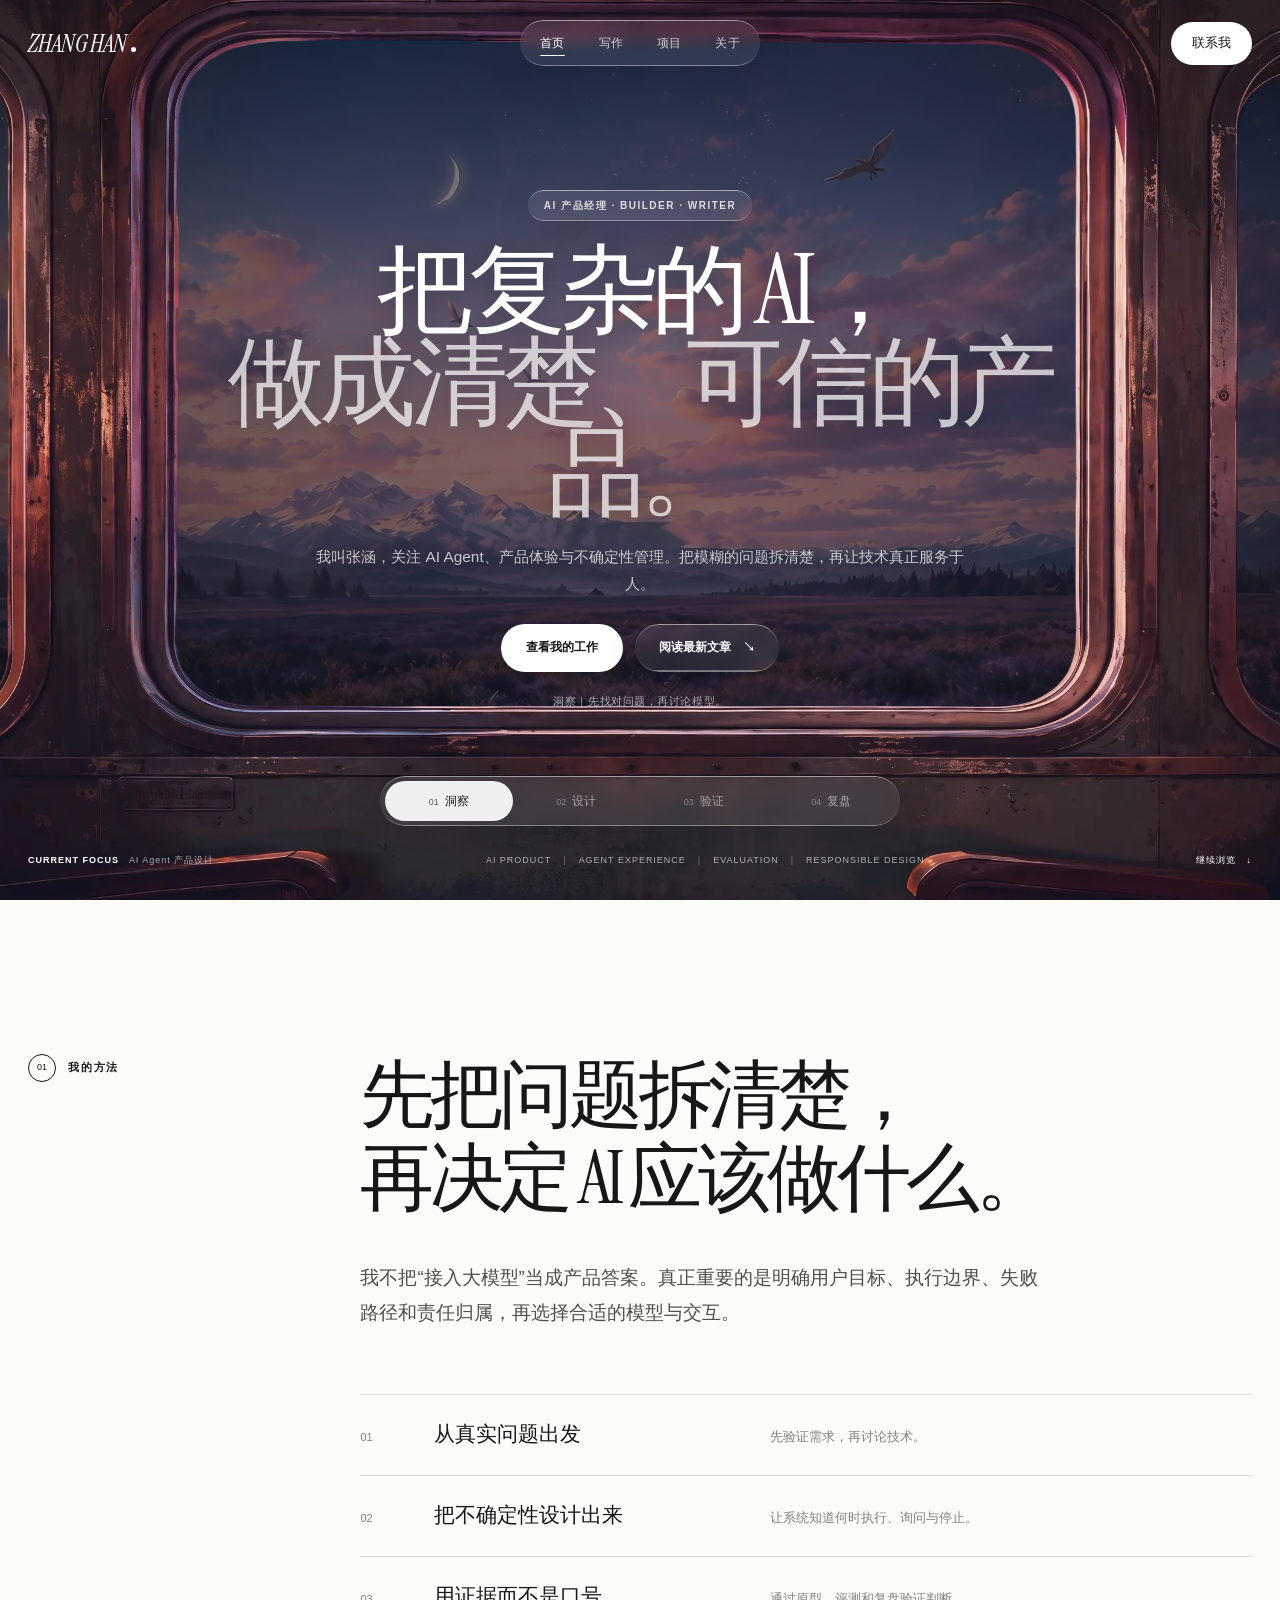
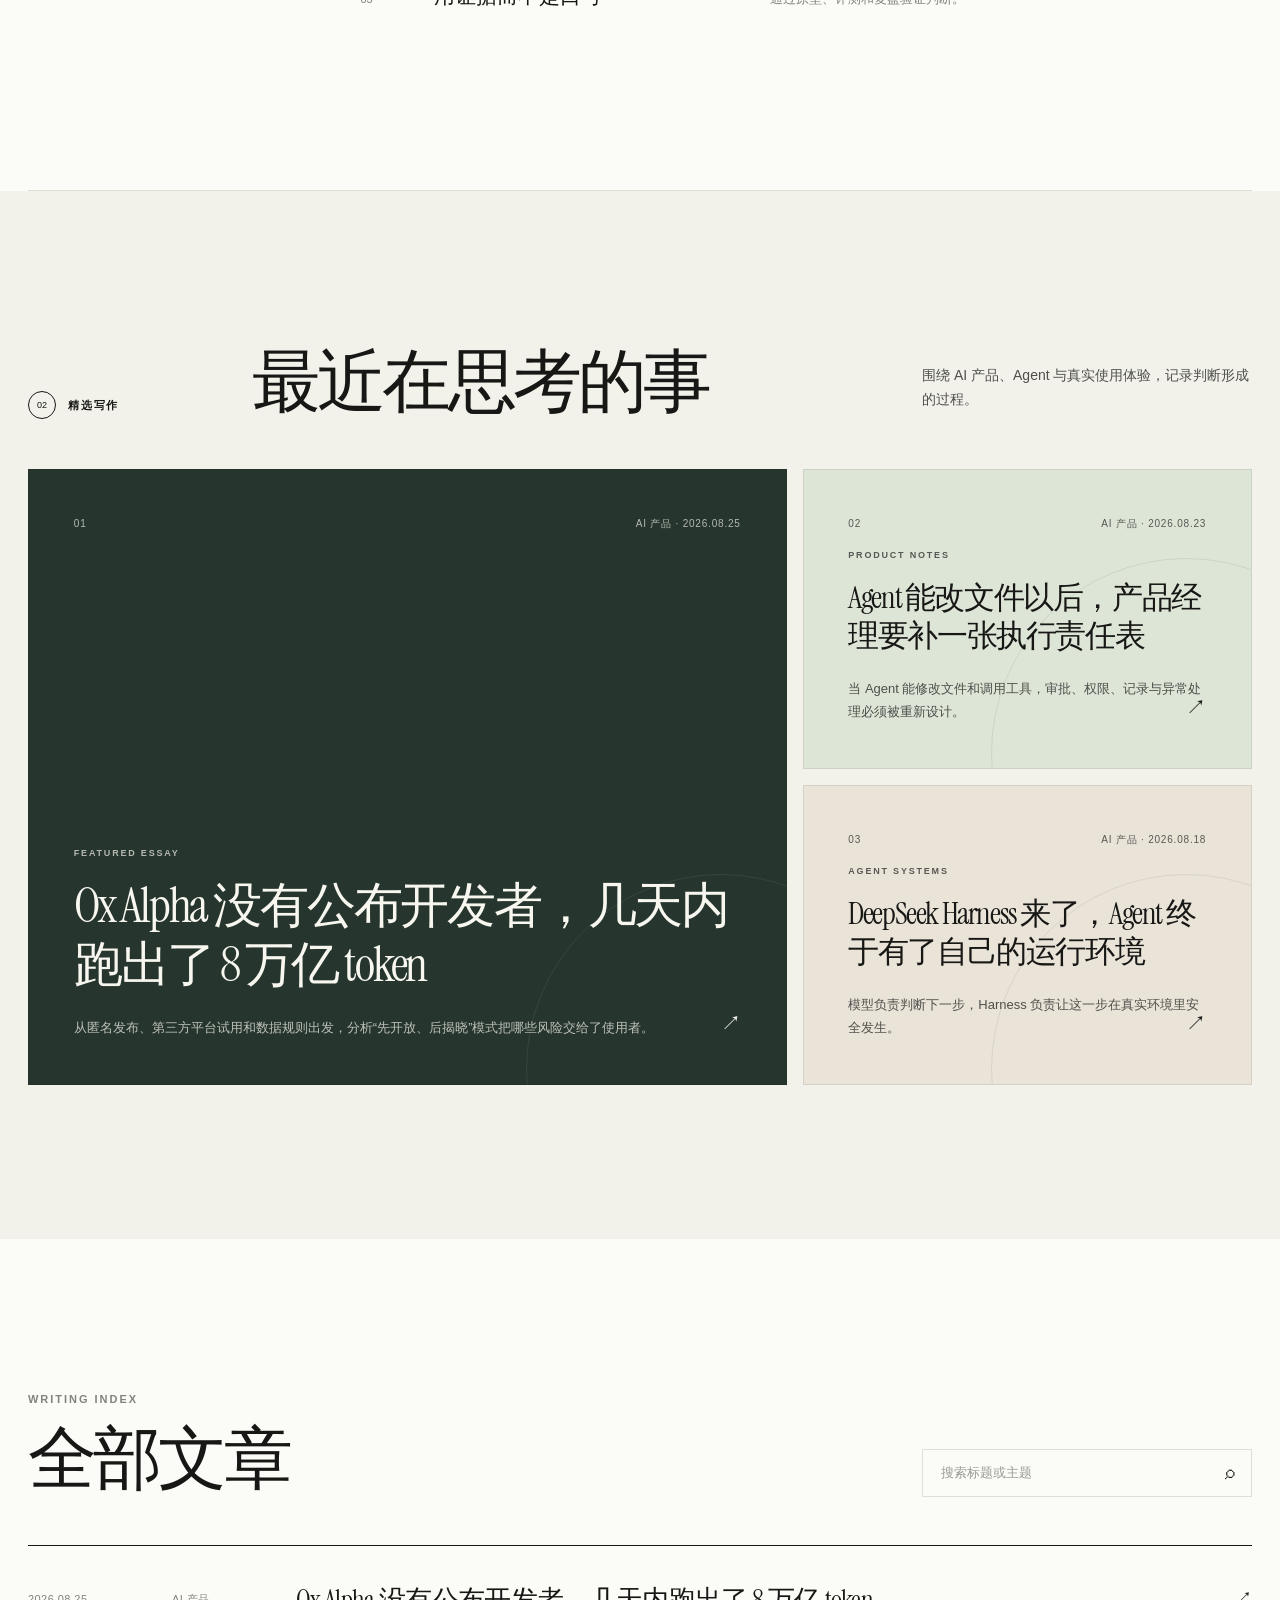
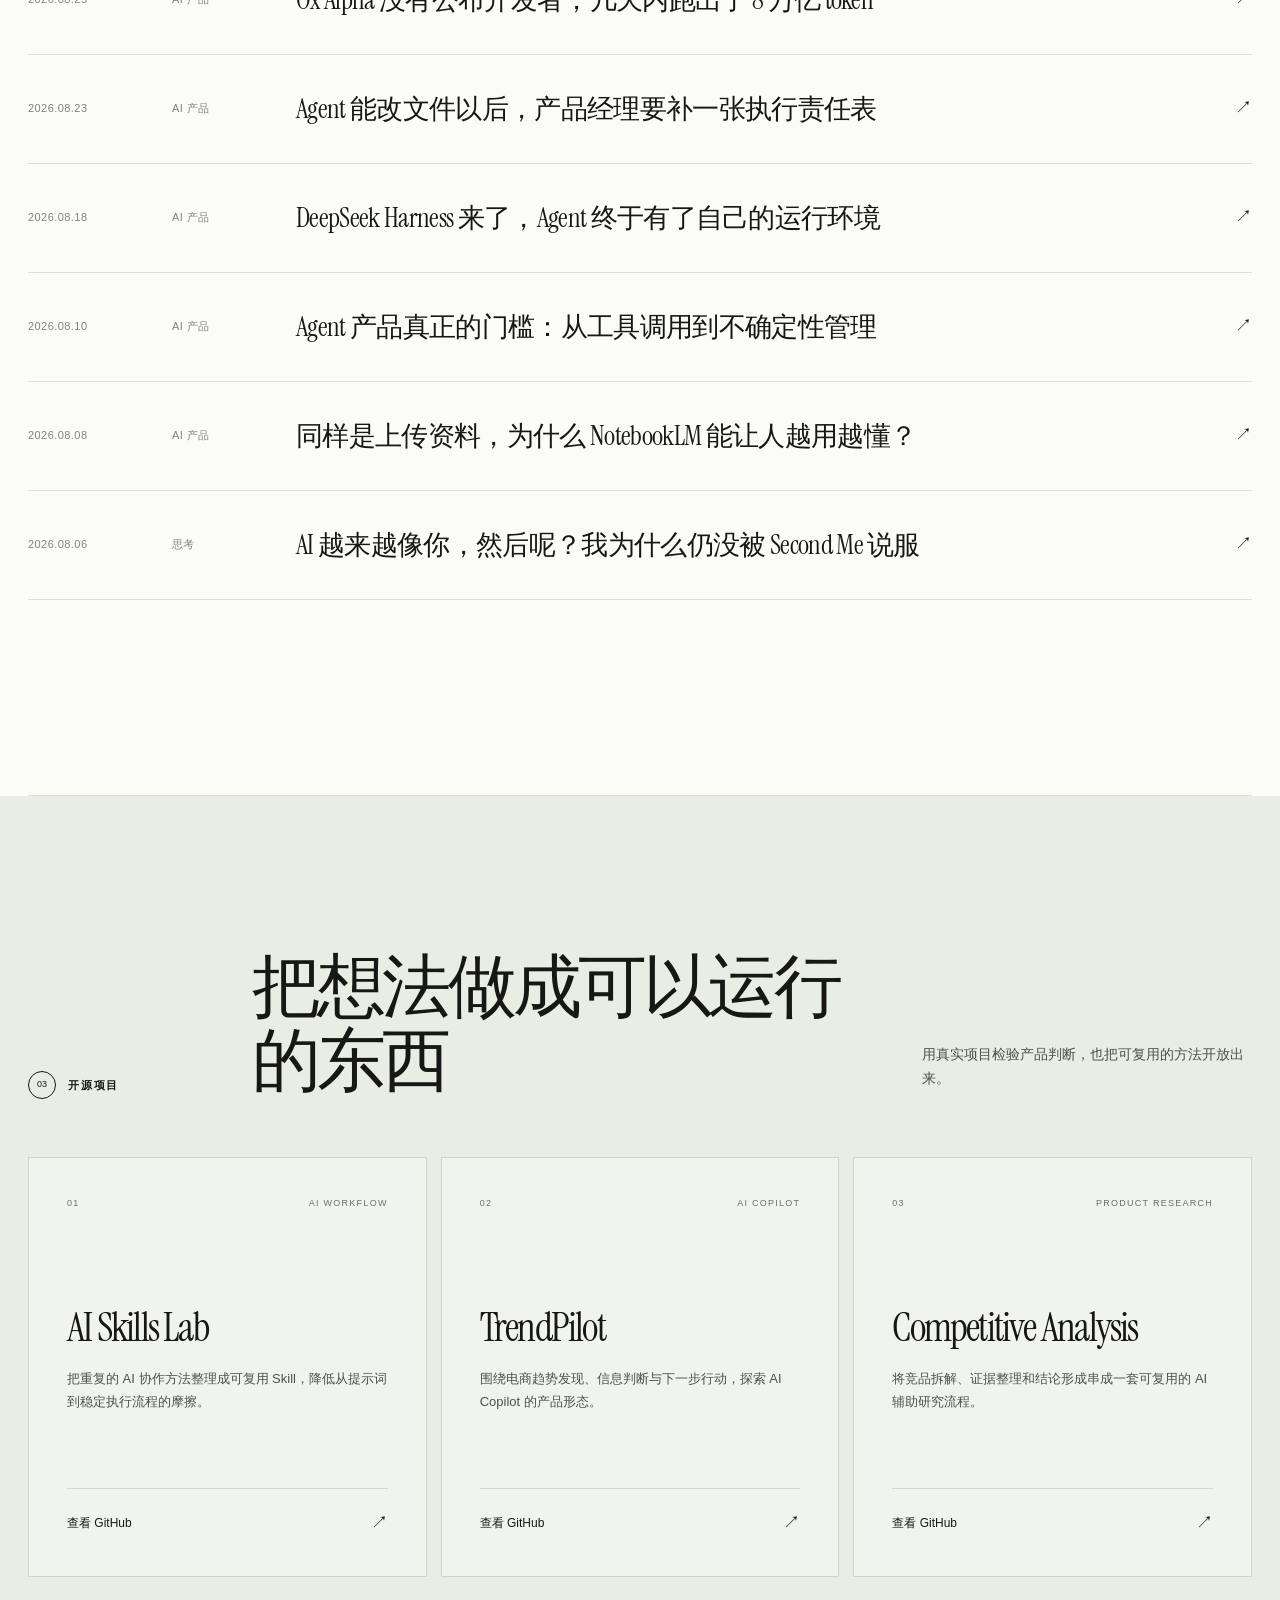
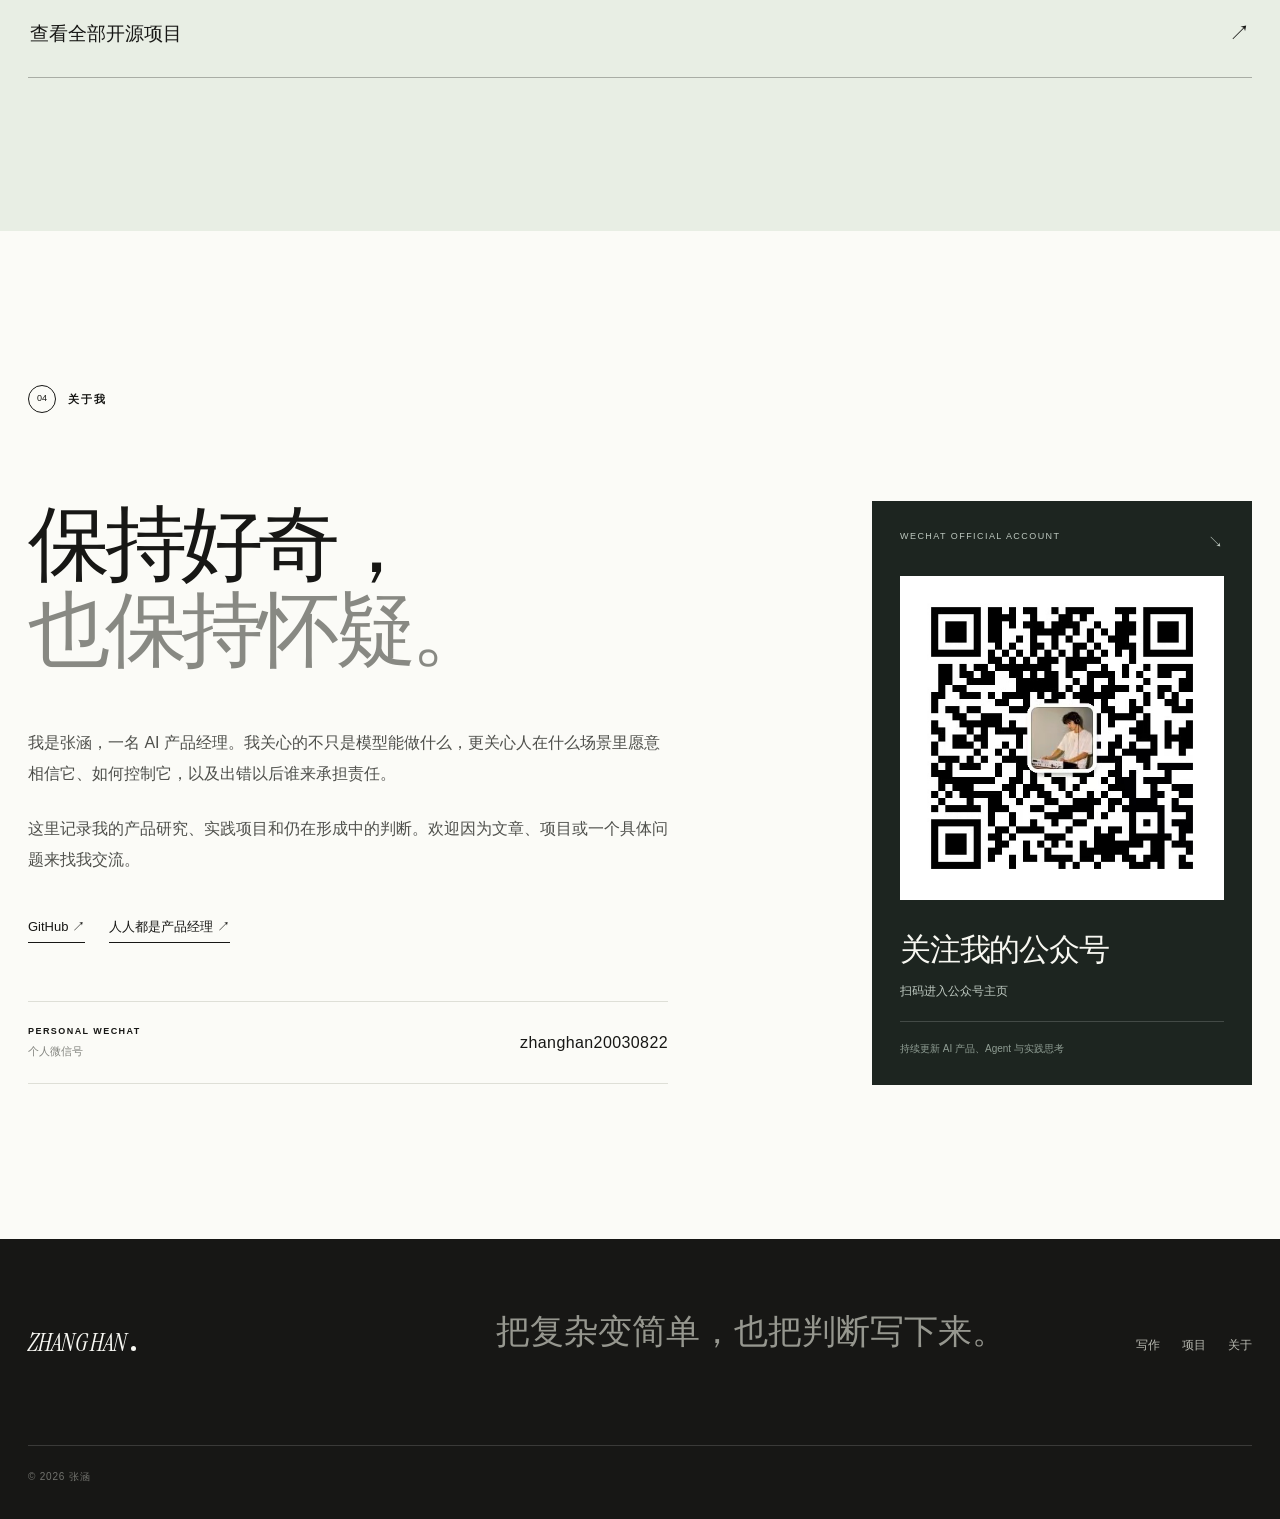
==== commit 0c47d2f8: "Redesign personal site with cinematic scenes" ====
--- a/index.html
+++ b/index.html
@@ -4,20 +4,23 @@
   <meta charset="UTF-8">
   <meta name="viewport" content="width=device-width, initial-scale=1.0">
   <meta name="description" content="张涵的个人网站。关注 AI Agent、产品体验与不确定性管理，持续分享 AI 产品思考与实践。">
-  <meta name="theme-color" content="#fbfbf7">
+  <meta name="theme-color" content="#121313">
   <link rel="canonical" href="https://nahzzz77.github.io/">
   <meta property="og:type" content="website">
   <meta property="og:url" content="https://nahzzz77.github.io/">
   <meta property="og:title" content="张涵 · AI 产品经理">
   <meta property="og:description" content="把复杂的 AI，做成清楚、可信的产品。">
-  <meta property="og:image" content="https://nahzzz77.github.io/assets/og-card.png">
+  <meta property="og:image" content="https://nahzzz77.github.io/assets/og-card-cinematic.png">
   <meta name="twitter:card" content="summary_large_image">
   <meta name="twitter:title" content="张涵 · AI 产品经理">
   <meta name="twitter:description" content="把复杂的 AI，做成清楚、可信的产品。">
-  <meta name="twitter:image" content="https://nahzzz77.github.io/assets/og-card.png">
+  <meta name="twitter:image" content="https://nahzzz77.github.io/assets/og-card-cinematic.png">
   <title>张涵 · AI 产品经理</title>
   <link rel="icon" href="data:,">
-  <link rel="stylesheet" href="css/style.css?v=20260825-contact">
+  <link rel="preconnect" href="https://fonts.googleapis.com">
+  <link rel="preconnect" href="https://fonts.gstatic.com" crossorigin>
+  <link href="https://fonts.googleapis.com/css2?family=Instrument+Serif:ital@0;1&display=swap" rel="stylesheet">
+  <link rel="stylesheet" href="css/style.css?v=20260826-scenes">
 </head>
 <body>
   <a class="skip-link" href="#main">跳到主要内容</a>
@@ -27,13 +30,13 @@
       <a class="brand" href="#top" aria-label="张涵的个人网站首页">
         <span>ZHANG HAN</span><i aria-hidden="true"></i>
       </a>
-      <nav class="nav" id="main-nav" aria-label="主导航">
+      <nav class="nav liquid-glass" id="main-nav" aria-label="主导航">
         <a class="active" href="#top">首页</a>
         <a href="#writing">写作</a>
         <a href="#projects">项目</a>
         <a href="#about">关于</a>
       </nav>
-      <a class="header-cta" href="#about">认识我</a>
+      <a class="header-cta" href="#about">联系我</a>
       <button class="menu-toggle" type="button" aria-expanded="false" aria-controls="main-nav" aria-label="打开导航菜单">
         <span></span><span></span>
       </button>
@@ -41,28 +44,48 @@
   </header>
 
   <main id="main">
-    <section class="hero" aria-labelledby="hero-title">
-      <div class="site-shell hero-copy reveal is-visible">
-        <p class="eyebrow">AI 产品经理 · BUILDER · WRITER</p>
-        <h1 id="hero-title">把复杂的 AI，<br><span>做成清楚、可信的产品。</span></h1>
-        <p class="hero-lede">我叫张涵，关注 AI Agent、产品体验与不确定性管理。把模糊的问题拆清楚，再让技术真正服务于人。</p>
-        <div class="hero-actions">
-          <a class="button button-primary" href="#projects">查看我的工作</a>
-          <a class="button button-quiet" href="#writing">阅读最新文章 <span aria-hidden="true">↘</span></a>
+    <section class="hero cinematic-hero" aria-labelledby="hero-title" data-scene="0">
+      <div class="cinematic-media" aria-hidden="true">
+        <img class="cinematic-poster scene-poster is-active" data-poster-index="0" src="assets/scene-1.jpg" alt="" width="1800" height="1012" fetchpriority="high">
+        <img class="cinematic-poster scene-poster" data-poster-index="1" src="assets/scene-2.jpg" alt="" width="1800" height="1012" fetchpriority="low">
+        <img class="cinematic-poster scene-poster" data-poster-index="2" src="assets/scene-3.jpg" alt="" width="1800" height="1012" fetchpriority="low">
+        <img class="cinematic-poster scene-poster" data-poster-index="3" src="assets/scene-4.jpg" alt="" width="1800" height="1012" fetchpriority="low">
+        <video class="cinematic-video is-active" data-video-slot="0" muted loop playsinline preload="none"></video>
+        <video class="cinematic-video" data-video-slot="1" muted loop playsinline preload="none"></video>
+        <div class="cinematic-scrim"></div>
+        <img class="cinematic-frame" src="assets/cinematic-window.png" alt="" width="2752" height="1536">
+      </div>
+
+      <div class="site-shell cinematic-shell">
+        <div class="cinematic-center reveal is-visible">
+          <p class="hero-badge liquid-glass">AI 产品经理 · BUILDER · WRITER</p>
+          <h1 id="hero-title">把复杂的 AI，<br><span>做成清楚、可信的产品。</span></h1>
+          <p class="hero-lede">我叫张涵，关注 AI Agent、产品体验与不确定性管理。把模糊的问题拆清楚，再让技术真正服务于人。</p>
+          <div class="hero-actions">
+            <a class="button button-primary" href="#projects">查看我的工作</a>
+            <a class="button button-quiet liquid-glass" href="#writing">阅读最新文章 <span aria-hidden="true">↘</span></a>
+          </div>
+          <p class="scene-note" id="scene-note" aria-live="polite">洞察｜先找对问题，再讨论模型。</p>
+        </div>
+
+        <div class="scene-switcher liquid-glass" role="group" aria-label="切换产品工作场景">
+          <button class="scene-button is-active" type="button" data-scene-index="0" aria-pressed="true"><span>01</span>洞察</button>
+          <button class="scene-button" type="button" data-scene-index="1" aria-pressed="false"><span>02</span>设计</button>
+          <button class="scene-button" type="button" data-scene-index="2" aria-pressed="false"><span>03</span>验证</button>
+          <button class="scene-button" type="button" data-scene-index="3" aria-pressed="false"><span>04</span>复盘</button>
+        </div>
+
+        <div class="cinematic-bottom">
+          <p><b>CURRENT FOCUS</b><span>AI Agent 产品设计</span></p>
+          <ul aria-label="关注方向">
+            <li>AI PRODUCT</li><li>AGENT EXPERIENCE</li><li>EVALUATION</li><li>RESPONSIBLE DESIGN</li>
+          </ul>
+          <a href="#method" aria-label="继续浏览我的方法">继续浏览 <span aria-hidden="true">↓</span></a>
         </div>
       </div>
-      <figure class="hero-visual reveal is-visible">
-        <div class="hero-image-wrap">
-          <img src="assets/hero-landscape.jpg" alt="群山、溪流与草甸组成的宁静山谷" width="1792" height="896" fetchpriority="high">
-        </div>
-        <figcaption class="hero-caption">
-          <span><b>Current focus</b> AI Agent 产品设计</span>
-          <span>Scroll to explore <i aria-hidden="true">↓</i></span>
-        </figcaption>
-      </figure>
     </section>
 
-    <section class="manifesto section site-shell reveal" aria-labelledby="manifesto-title">
+    <section class="manifesto section site-shell reveal" id="method" aria-labelledby="manifesto-title">
       <div class="section-kicker"><span>01</span><p>我的方法</p></div>
       <div class="manifesto-copy">
         <h2 id="manifesto-title">先把问题拆清楚，<br>再决定 AI 应该做什么。</h2>
@@ -171,6 +194,6 @@
     </div>
   </footer>
 
-  <script src="js/main.js"></script>
+  <script src="js/main.js?v=20260826-scenes"></script>
 </body>
 </html>
--- a/css/style.css
+++ b/css/style.css
@@ -724,3 +724,433 @@
   html { scroll-behavior: auto; }
   *, *::before, *::after { animation-duration: .01ms !important; animation-iteration-count: 1 !important; transition-duration: .01ms !important; }
 }
+
+/* Cinematic hero */
+:root {
+  --font-display: "Instrument Serif", "Iowan Old Style", "Songti SC", "STSong", Georgia, serif;
+  --font-serif: "Instrument Serif", "Iowan Old Style", "Songti SC", "STSong", Georgia, serif;
+  --night: #111413;
+  --night-soft: #1b201e;
+  --glass-line: rgba(255, 255, 255, .28);
+}
+
+.liquid-glass {
+  position: relative;
+  overflow: hidden;
+  border: 0;
+  background: rgba(255, 255, 255, .08);
+  background-blend-mode: luminosity;
+  box-shadow: inset 0 1px 1px rgba(255, 255, 255, .12), 0 12px 40px rgba(0, 0, 0, .12);
+  backdrop-filter: blur(7px);
+  -webkit-backdrop-filter: blur(7px);
+}
+
+.liquid-glass::before {
+  position: absolute;
+  z-index: 0;
+  inset: 0;
+  border-radius: inherit;
+  padding: 1.2px;
+  background: linear-gradient(180deg, rgba(255, 255, 255, .48) 0%, rgba(255, 255, 255, .14) 22%, transparent 42%, transparent 58%, rgba(255, 255, 255, .12) 80%, rgba(255, 255, 255, .4) 100%);
+  content: "";
+  pointer-events: none;
+  -webkit-mask: linear-gradient(#fff 0 0) content-box, linear-gradient(#fff 0 0);
+  -webkit-mask-composite: xor;
+  mask-composite: exclude;
+}
+
+.liquid-glass > * { position: relative; z-index: 1; }
+
+.site-header {
+  position: fixed;
+  width: 100%;
+  border-bottom: 0;
+  background: transparent;
+  color: var(--white);
+  backdrop-filter: none;
+  -webkit-backdrop-filter: none;
+  transition: background .35s ease, box-shadow .35s ease;
+}
+
+.site-header.is-scrolled {
+  border-color: transparent;
+  background: rgba(13, 16, 15, .82);
+  box-shadow: 0 1px 0 rgba(255, 255, 255, .09);
+  backdrop-filter: blur(18px);
+  -webkit-backdrop-filter: blur(18px);
+}
+
+.header-inner { min-height: 86px; }
+
+.brand {
+  font-family: var(--font-display);
+  font-size: 25px;
+  font-style: italic;
+  letter-spacing: -.035em;
+}
+
+.brand i { background: currentColor; }
+
+.nav {
+  gap: 6px;
+  padding: 5px 6px;
+  border-radius: 999px;
+}
+
+.nav a {
+  padding: 8px 14px;
+  color: rgba(255, 255, 255, .76);
+  font-size: 12px;
+  letter-spacing: .02em;
+}
+
+.nav a::after {
+  right: 14px;
+  bottom: 5px;
+  left: 14px;
+  background: var(--white);
+}
+
+.nav a:hover,
+.nav a.active { color: var(--white); }
+
+.header-cta {
+  min-height: 43px;
+  padding-inline: 21px;
+  background: var(--white);
+  color: #161918;
+}
+
+.header-cta:hover,
+.button-primary:hover {
+  background: #eef0eb;
+  color: #111413;
+}
+
+.cinematic-hero {
+  position: relative;
+  display: block;
+  overflow: hidden;
+  min-height: max(720px, 100svh);
+  padding: 0;
+  isolation: isolate;
+  background: var(--night);
+  color: var(--white);
+}
+
+.cinematic-media,
+.cinematic-poster,
+.cinematic-video,
+.cinematic-scrim,
+.cinematic-frame {
+  position: absolute;
+  inset: 0;
+  width: 100%;
+  height: 100%;
+}
+
+.cinematic-media { z-index: 0; overflow: hidden; background: #121616; }
+
+.cinematic-poster,
+.cinematic-video {
+  object-fit: cover;
+  object-position: center;
+}
+
+.cinematic-poster {
+  z-index: 0;
+  opacity: 0;
+  transform: scale(1.04);
+  filter: saturate(.72) brightness(.7) contrast(1.06);
+  transition: opacity .8s ease-in-out, filter 1s ease, transform 1s ease;
+}
+
+.cinematic-poster.is-active { opacity: 1; }
+.cinematic-poster[data-poster-index="0"] { filter: saturate(.76) brightness(.68) contrast(1.06); }
+.cinematic-poster[data-poster-index="1"] { filter: saturate(.72) brightness(.63) contrast(1.08); transform: scale(1.055); }
+.cinematic-poster[data-poster-index="2"] { filter: saturate(.7) brightness(.72) contrast(1.04); transform: scale(1.05); }
+.cinematic-poster[data-poster-index="3"] { filter: saturate(.68) brightness(.62) contrast(1.08); transform: scale(1.045); }
+
+.cinematic-video {
+  z-index: 1;
+  opacity: 0;
+  filter: saturate(.82) brightness(.72) contrast(1.04);
+  transform: scale(1.015);
+  transition: opacity 1s ease-in-out;
+}
+
+.cinematic-video.is-active { opacity: 1; }
+
+.cinematic-scrim {
+  z-index: 2;
+  background:
+    radial-gradient(circle at 50% 43%, rgba(8, 12, 12, .06) 0%, rgba(8, 12, 12, .22) 48%, rgba(7, 9, 9, .58) 100%),
+    linear-gradient(180deg, rgba(4, 6, 6, .32) 0%, rgba(7, 9, 9, .05) 35%, rgba(8, 10, 10, .36) 100%);
+  pointer-events: none;
+}
+
+.cinematic-frame {
+  z-index: 3;
+  object-fit: cover;
+  object-position: center;
+  pointer-events: none;
+  transform: scale(1.03);
+  animation: train-bob 3s ease-in-out infinite;
+}
+
+@keyframes train-bob {
+  0%, 100% { transform: translateY(0) scale(1.03); }
+  50% { transform: translateY(-6px) scale(1.03); }
+}
+
+.cinematic-shell {
+  position: relative;
+  z-index: 4;
+  display: flex;
+  min-height: max(720px, 100svh);
+  flex-direction: column;
+  align-items: center;
+  padding-top: clamp(112px, 14vh, 154px);
+  padding-bottom: clamp(22px, 3.5vh, 36px);
+}
+
+.cinematic-center {
+  display: flex;
+  width: 100%;
+  max-width: 950px;
+  flex: 1;
+  flex-direction: column;
+  align-items: center;
+  justify-content: center;
+  padding: 20px 0 14px;
+  text-align: center;
+}
+
+.hero-badge {
+  width: fit-content;
+  margin: 0 0 24px;
+  padding: 9px 16px;
+  border-radius: 999px;
+  color: rgba(255, 255, 255, .8);
+  font-family: var(--font-sans);
+  font-size: 10px;
+  font-weight: 620;
+  letter-spacing: .15em;
+  line-height: 1.35;
+}
+
+.cinematic-hero h1 {
+  max-width: 950px;
+  margin: 0;
+  color: var(--white);
+  font-family: var(--font-display);
+  font-size: clamp(58px, 7.6vw, 108px);
+  font-weight: 400;
+  line-height: .94;
+  letter-spacing: -.055em;
+  text-wrap: balance;
+  text-shadow: 0 4px 28px rgba(0, 0, 0, .3);
+}
+
+.cinematic-hero h1 span { color: rgba(255, 255, 255, .72); }
+
+.cinematic-hero .hero-lede {
+  max-width: 660px;
+  margin-top: 24px;
+  color: rgba(255, 255, 255, .74);
+  font-family: var(--font-sans);
+  font-size: clamp(14px, 1.2vw, 17px);
+  line-height: 1.75;
+  text-shadow: 0 2px 18px rgba(0, 0, 0, .36);
+}
+
+.cinematic-hero .hero-actions { margin-top: 26px; }
+
+.cinematic-hero .button {
+  min-height: 48px;
+  padding-inline: 24px;
+  font-family: var(--font-sans);
+  font-size: 12px;
+}
+
+.cinematic-hero .button-primary {
+  background: var(--white);
+  color: #151817;
+}
+
+.cinematic-hero .button-quiet {
+  border: 0;
+  background: rgba(255, 255, 255, .08);
+  color: var(--white);
+}
+
+.cinematic-hero .button-quiet:hover { background: rgba(255, 255, 255, .16); color: var(--white); }
+
+.scene-note {
+  min-height: 1.7em;
+  margin: 20px 0 0;
+  color: rgba(255, 255, 255, .62);
+  font-family: var(--font-sans);
+  font-size: 11px;
+  letter-spacing: .05em;
+  transition: opacity .25s ease, transform .25s ease;
+}
+
+.scene-note.is-changing { opacity: 0; transform: translateY(4px); }
+
+.scene-switcher {
+  display: grid;
+  width: min(100%, 520px);
+  grid-template-columns: repeat(4, 1fr);
+  margin: 8px auto 0;
+  padding: 5px;
+  border-radius: 999px;
+}
+
+.scene-button {
+  position: relative;
+  z-index: 1;
+  min-height: 40px;
+  padding: 7px 12px;
+  border: 0;
+  border-radius: 999px;
+  background: transparent;
+  color: rgba(255, 255, 255, .52);
+  cursor: pointer;
+  font-family: var(--font-sans);
+  font-size: 12px;
+  transition: color .25s ease, background .25s ease, opacity .25s ease;
+}
+
+.scene-button span {
+  margin-right: 6px;
+  font-size: 9px;
+  opacity: .7;
+}
+
+.scene-button:hover { color: rgba(255, 255, 255, .84); }
+
+.scene-button.is-active {
+  background: rgba(255, 255, 255, .92);
+  color: #171a19;
+}
+
+.scene-button:disabled { cursor: wait; }
+
+.cinematic-bottom {
+  display: grid;
+  width: 100%;
+  grid-template-columns: auto 1fr auto;
+  align-items: center;
+  gap: 32px;
+  margin-top: clamp(18px, 3vh, 34px);
+  color: rgba(255, 255, 255, .64);
+  font-family: var(--font-sans);
+  font-size: 9px;
+  letter-spacing: .11em;
+}
+
+.cinematic-bottom p { display: flex; gap: 10px; margin: 0; }
+.cinematic-bottom b { color: var(--white); font-weight: 620; }
+
+.cinematic-bottom ul {
+  display: flex;
+  justify-content: center;
+  gap: 0;
+  margin: 0;
+  padding: 0;
+  list-style: none;
+}
+
+.cinematic-bottom li { display: flex; align-items: center; }
+.cinematic-bottom li + li::before { margin: 0 12px; color: rgba(255, 255, 255, .34); content: "|"; }
+.cinematic-bottom a { justify-self: end; color: var(--white); }
+.cinematic-bottom a span { display: inline-block; margin-left: 7px; animation: arrow-nudge 1.8s ease-in-out infinite; }
+
+@supports not ((backdrop-filter: blur(1px)) or (-webkit-backdrop-filter: blur(1px))) {
+  .liquid-glass { background: rgba(23, 27, 26, .88); }
+}
+
+@media (max-width: 1020px) {
+  .cinematic-hero h1 { font-size: clamp(56px, 9vw, 88px); }
+  .cinematic-bottom { grid-template-columns: auto 1fr; }
+  .cinematic-bottom ul { display: none; }
+}
+
+@media (max-width: 820px) {
+  .header-inner { min-height: 72px; }
+  .brand { position: relative; z-index: 52; font-size: 23px; }
+  .menu-toggle {
+    position: relative;
+    z-index: 52;
+    display: block;
+    width: 44px;
+    height: 44px;
+    border: 1px solid rgba(255, 255, 255, .24);
+    background: rgba(255, 255, 255, .09);
+    backdrop-filter: blur(8px);
+    -webkit-backdrop-filter: blur(8px);
+  }
+  .nav.liquid-glass {
+    position: fixed;
+    z-index: 51;
+    inset: 0;
+    visibility: hidden;
+    height: 100svh;
+    flex-direction: column;
+    gap: 12px;
+    padding: 120px 28px 54px;
+    border-radius: 0;
+    background: rgba(9, 12, 11, .92);
+    opacity: 0;
+    transform: translateY(-12px);
+    transition: opacity .3s ease, transform .3s ease, visibility .3s;
+  }
+  .nav.liquid-glass::before { display: none; }
+  .nav.is-open { visibility: visible; opacity: 1; transform: translateY(0); }
+  .nav a {
+    padding: 8px;
+    color: rgba(255, 255, 255, .82);
+    font-family: var(--font-display);
+    font-size: 40px;
+    opacity: 0;
+    transform: translateY(16px);
+    transition: opacity .45s ease, transform .45s var(--ease), color .2s ease;
+  }
+  .nav.is-open a { opacity: 1; transform: translateY(0); }
+  .nav.is-open a:nth-child(1) { transition-delay: .08s; }
+  .nav.is-open a:nth-child(2) { transition-delay: .13s; }
+  .nav.is-open a:nth-child(3) { transition-delay: .18s; }
+  .nav.is-open a:nth-child(4) { transition-delay: .23s; }
+  .nav a::after { right: 8px; left: 8px; }
+  .cinematic-shell { padding-top: 96px; }
+  .cinematic-center { justify-content: center; padding-top: 8px; }
+  .cinematic-frame { transform: scale(1.1); animation-name: train-bob-mobile; }
+  @keyframes train-bob-mobile {
+    0%, 100% { transform: translateY(0) scale(1.1); }
+    50% { transform: translateY(-5px) scale(1.1); }
+  }
+}
+
+@media (max-width: 620px) {
+  .cinematic-hero { min-height: max(760px, 100svh); }
+  .cinematic-shell { min-height: max(760px, 100svh); padding-top: 88px; padding-bottom: 18px; }
+  .hero-badge { margin-bottom: 18px; padding: 8px 13px; font-size: 8px; }
+  .cinematic-hero h1 { font-size: clamp(46px, 13vw, 64px); line-height: .98; letter-spacing: -.045em; }
+  .cinematic-hero .hero-lede { max-width: 440px; margin-top: 20px; font-size: 13px; line-height: 1.65; }
+  .cinematic-hero .hero-actions { width: min(100%, 320px); margin-top: 22px; }
+  .cinematic-hero .button { width: 100%; }
+  .scene-note { margin-top: 15px; font-size: 10px; }
+  .scene-switcher { width: min(100%, 350px); grid-template-columns: repeat(2, 1fr); gap: 3px; border-radius: 24px; }
+  .scene-button { min-height: 42px; }
+  .cinematic-bottom { grid-template-columns: 1fr auto; gap: 16px; margin-top: 18px; }
+  .cinematic-bottom p { flex-direction: column; gap: 1px; letter-spacing: .08em; }
+  .cinematic-bottom p span { display: none; }
+  .cinematic-bottom a { font-size: 8px; }
+  .cinematic-frame { opacity: .88; object-position: center; }
+}
+
+@media (prefers-reduced-motion: reduce) {
+  .cinematic-frame { animation: none !important; transform: scale(1.03); }
+  .cinematic-video { display: none; }
+}
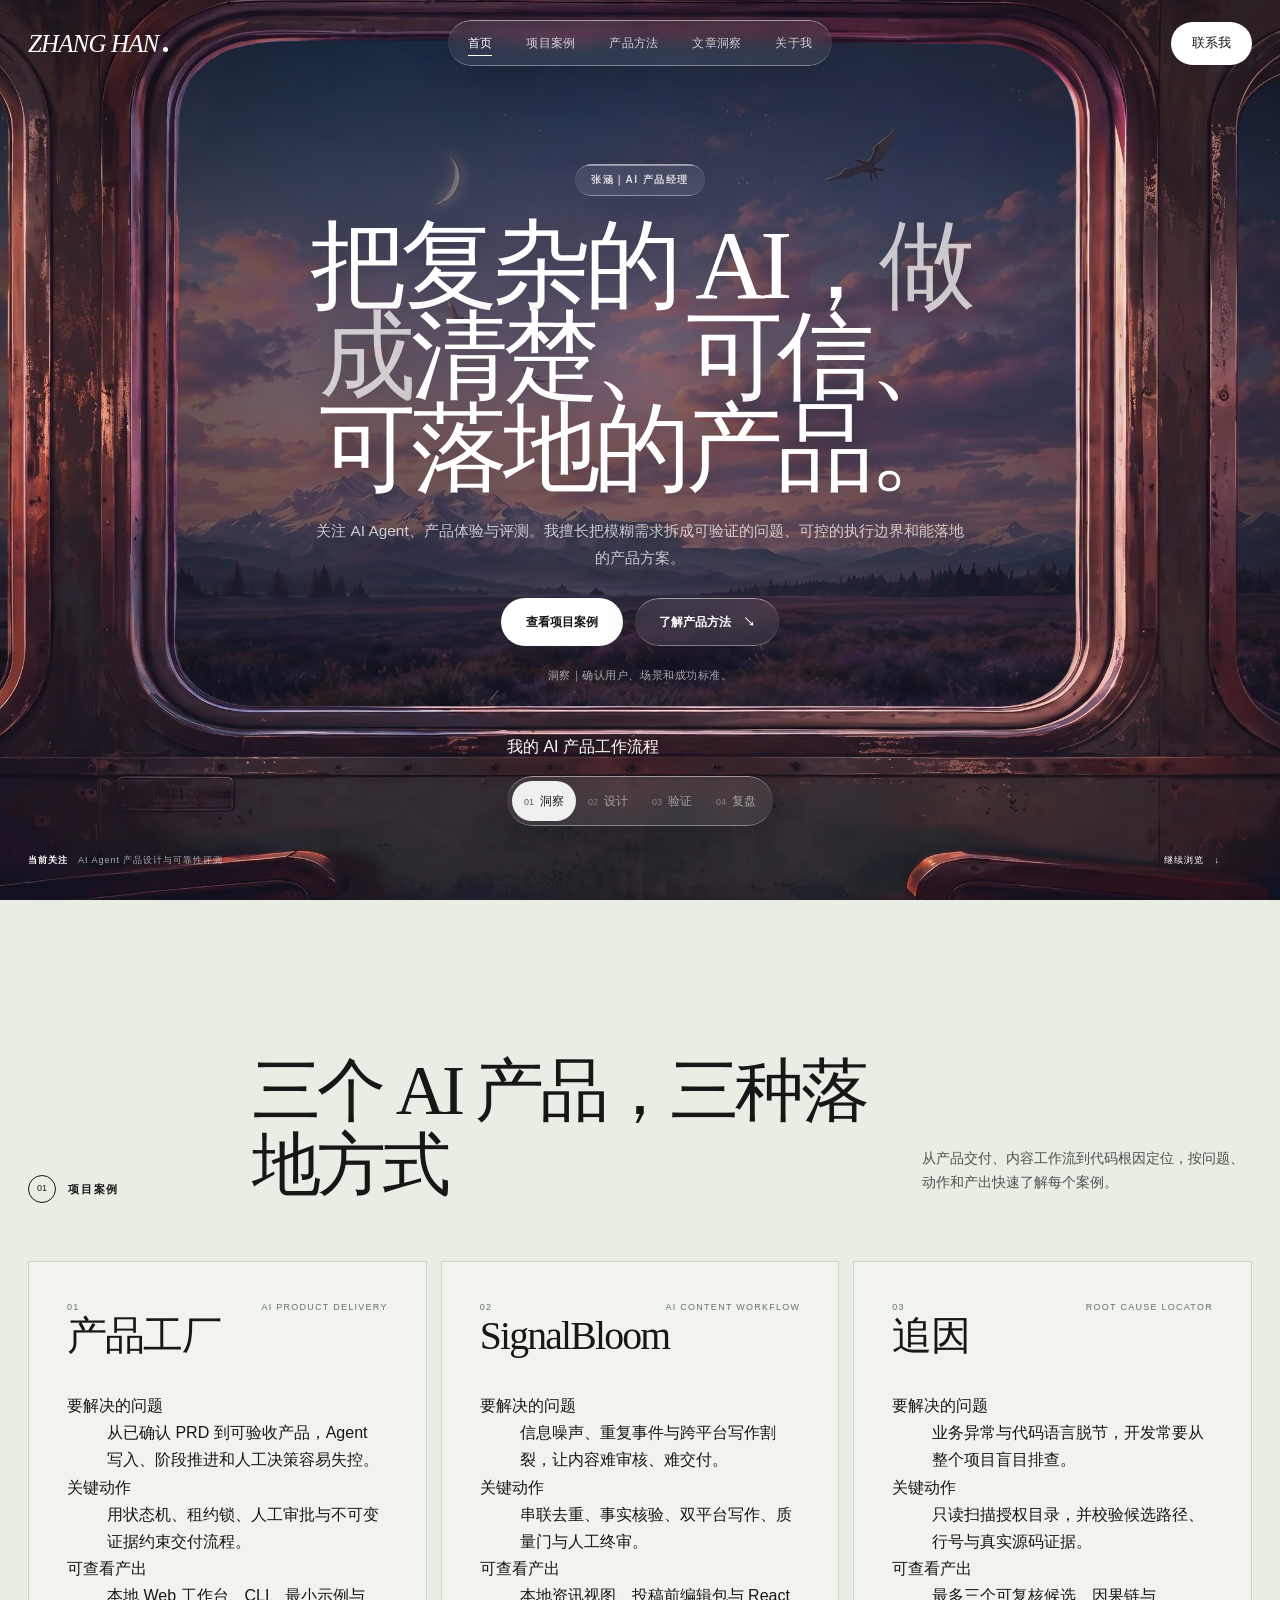
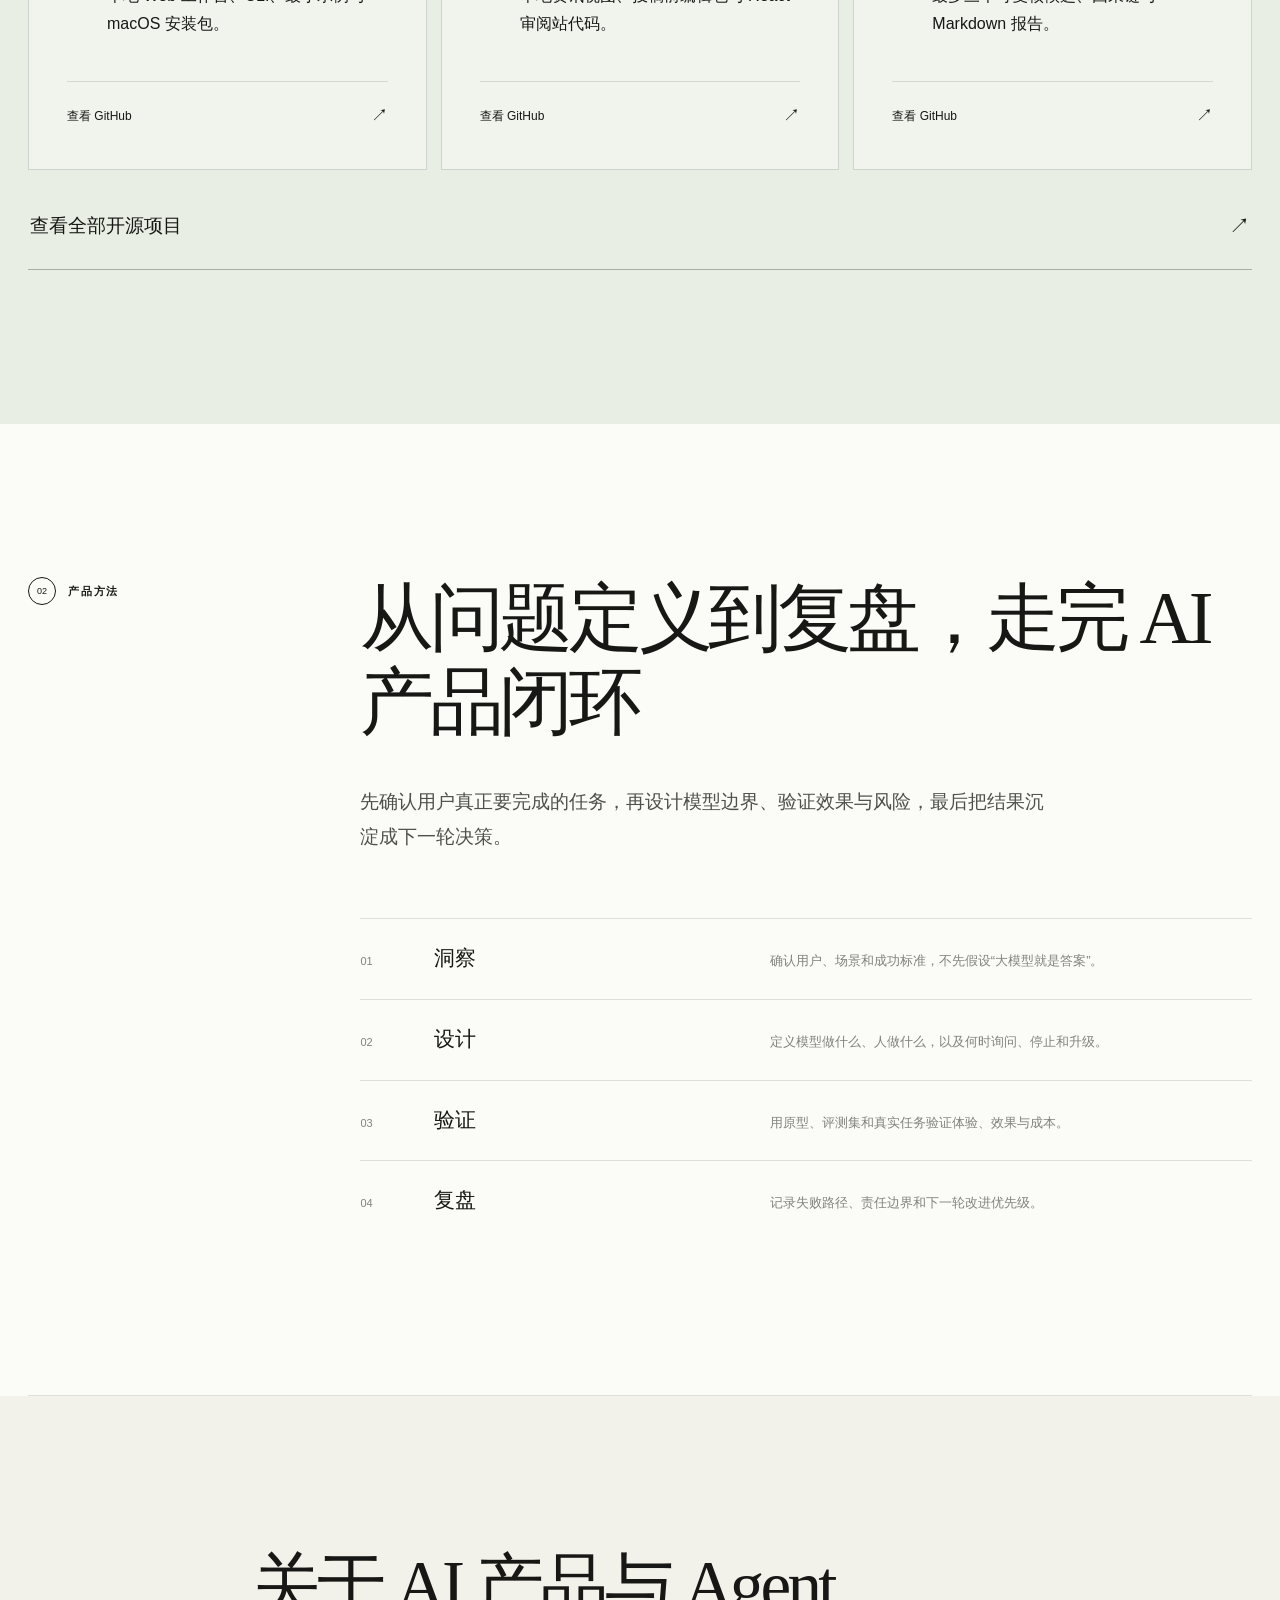
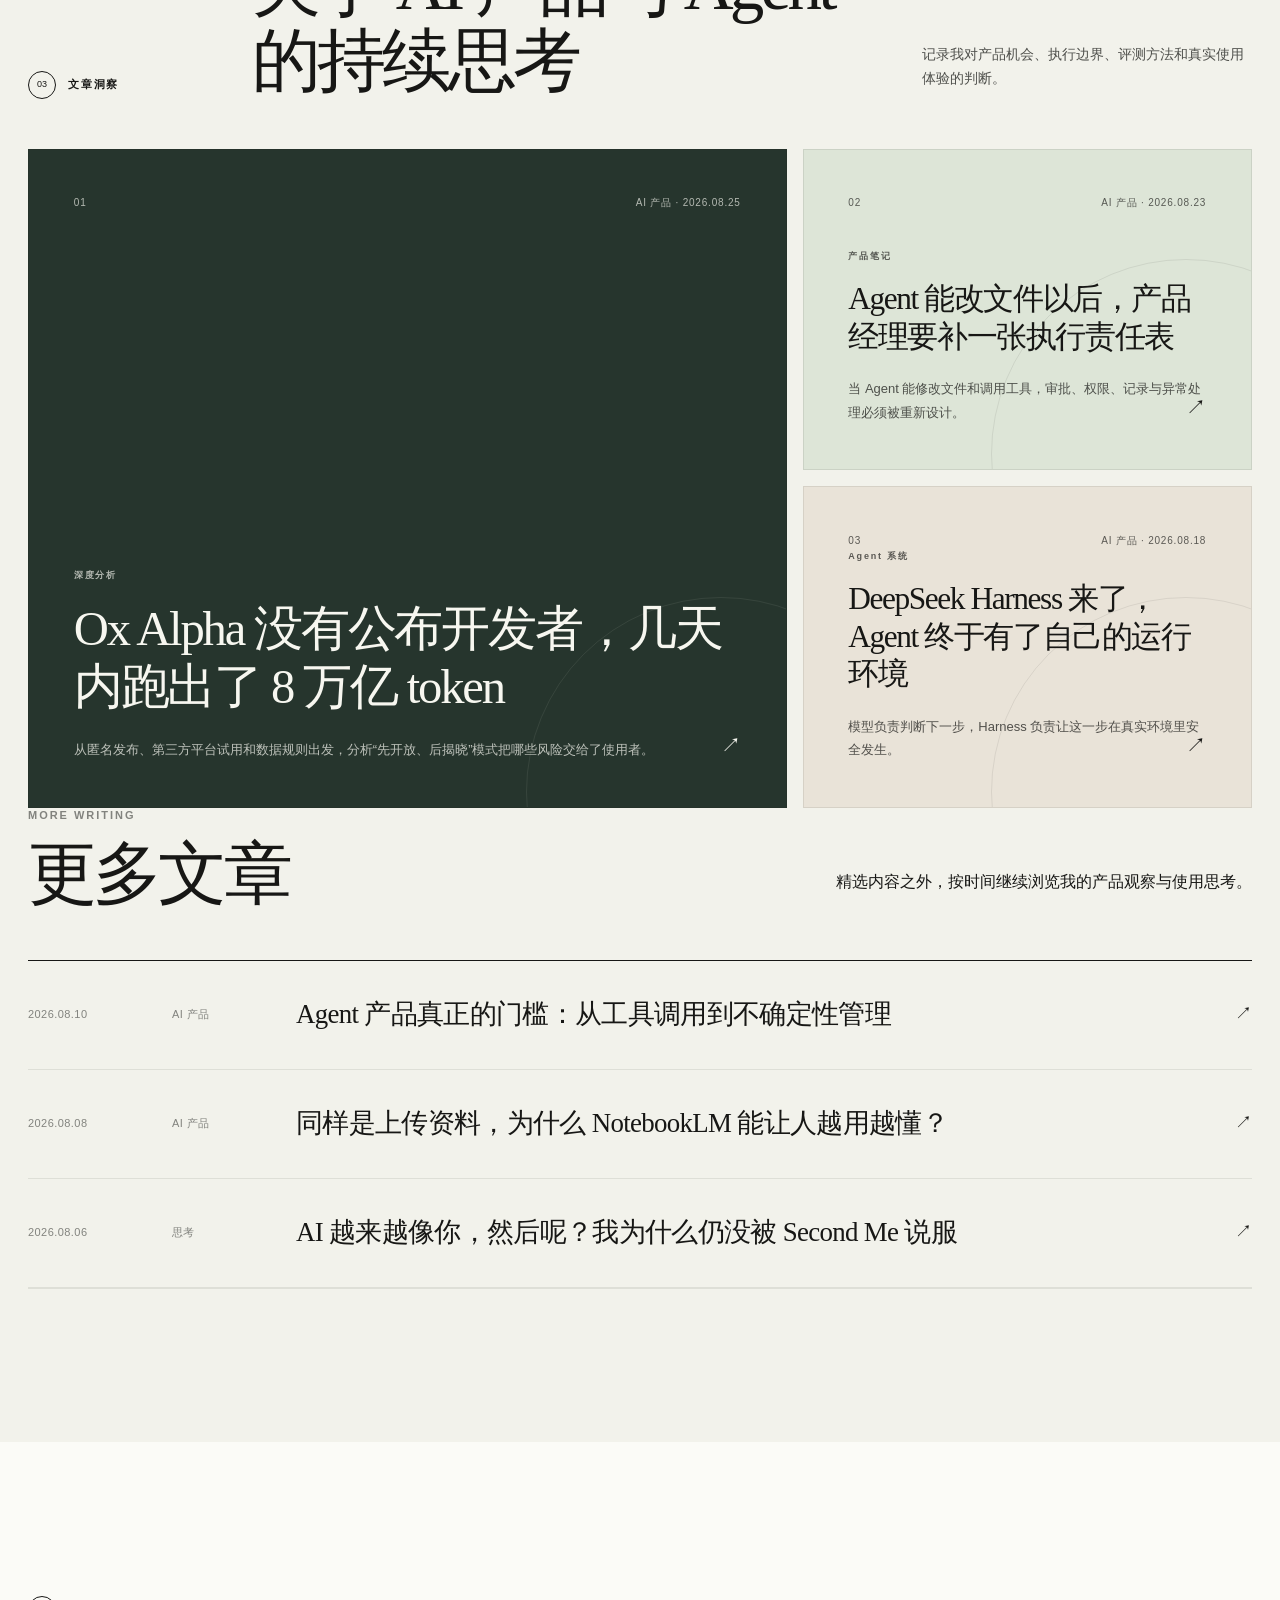
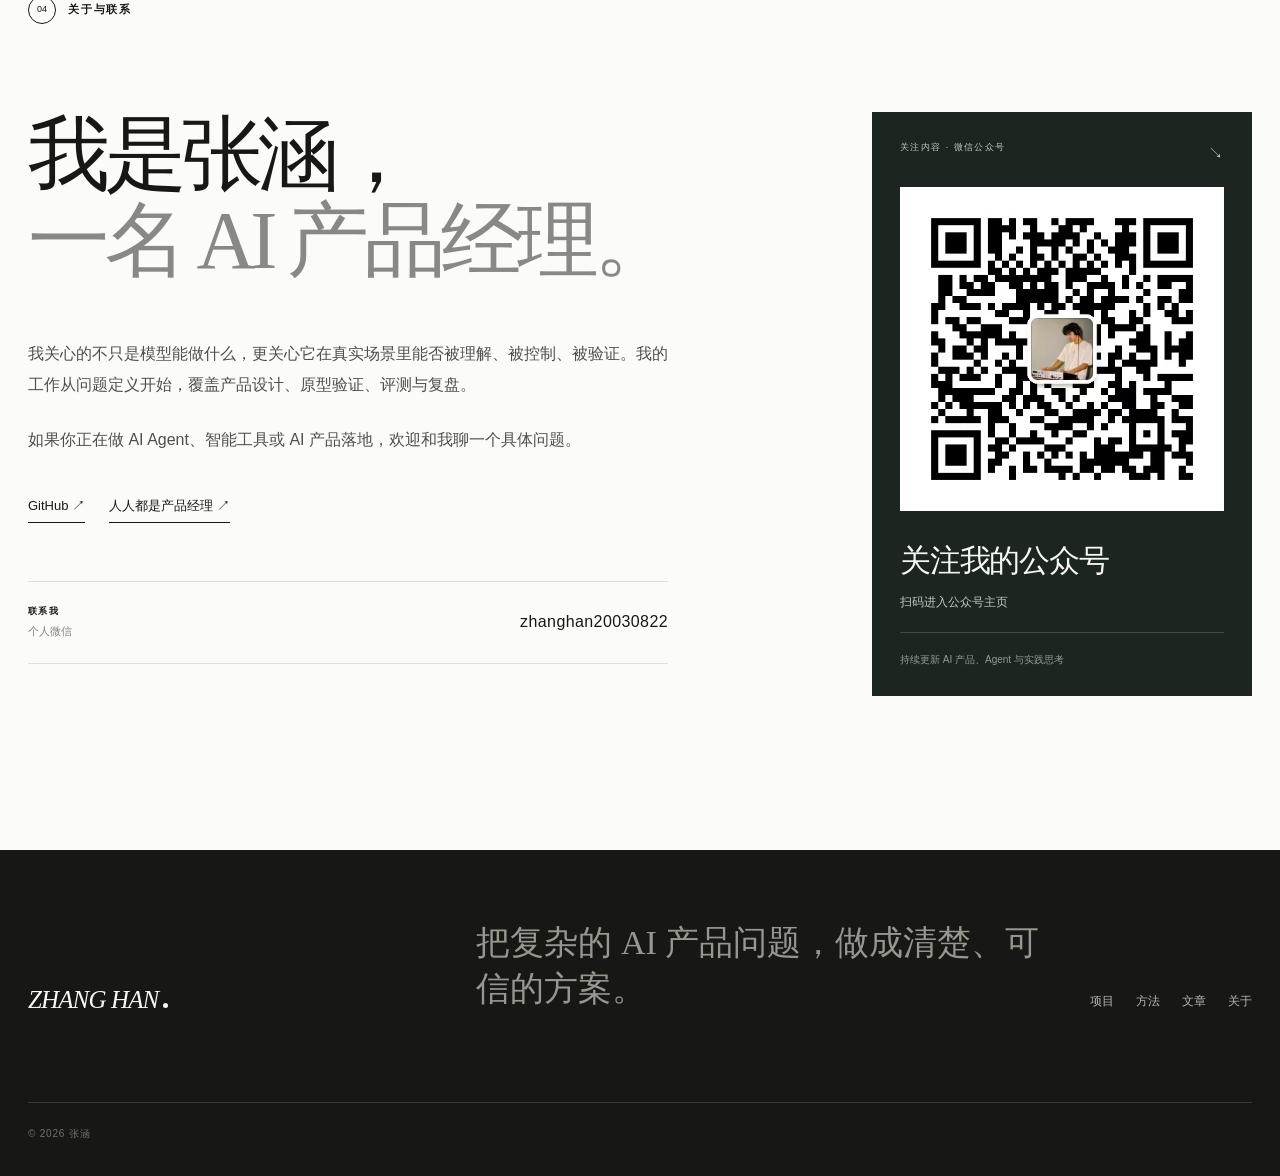
==== commit 08b7e0ea: "style: 统一 Cinematic 字体、配色与项目案例" ====
--- a/index.html
+++ b/index.html
@@ -4,23 +4,20 @@
   <meta charset="UTF-8">
   <meta name="viewport" content="width=device-width, initial-scale=1.0">
   <meta name="description" content="张涵的个人网站。关注 AI Agent、产品体验与不确定性管理，持续分享 AI 产品思考与实践。">
-  <meta name="theme-color" content="#121313">
+  <meta name="theme-color" content="#17121f">
   <link rel="canonical" href="https://nahzzz77.github.io/">
   <meta property="og:type" content="website">
   <meta property="og:url" content="https://nahzzz77.github.io/">
   <meta property="og:title" content="张涵 · AI 产品经理">
-  <meta property="og:description" content="把复杂的 AI，做成清楚、可信的产品。">
+  <meta property="og:description" content="把复杂的 AI，做成清楚、可信、可落地的产品。">
   <meta property="og:image" content="https://nahzzz77.github.io/assets/og-card-cinematic.png">
   <meta name="twitter:card" content="summary_large_image">
   <meta name="twitter:title" content="张涵 · AI 产品经理">
-  <meta name="twitter:description" content="把复杂的 AI，做成清楚、可信的产品。">
+  <meta name="twitter:description" content="把复杂的 AI，做成清楚、可信、可落地的产品。">
   <meta name="twitter:image" content="https://nahzzz77.github.io/assets/og-card-cinematic.png">
   <title>张涵 · AI 产品经理</title>
   <link rel="icon" href="data:,">
-  <link rel="preconnect" href="https://fonts.googleapis.com">
-  <link rel="preconnect" href="https://fonts.gstatic.com" crossorigin>
-  <link href="https://fonts.googleapis.com/css2?family=Instrument+Serif:ital@0;1&display=swap" rel="stylesheet">
-  <link rel="stylesheet" href="css/style.css?v=20260826-scenes">
+  <link rel="stylesheet" href="css/style.css?v=20260829-dusk">
 </head>
 <body>
   <a class="skip-link" href="#main">跳到主要内容</a>
@@ -32,9 +29,10 @@
       </a>
       <nav class="nav liquid-glass" id="main-nav" aria-label="主导航">
         <a class="active" href="#top">首页</a>
-        <a href="#writing">写作</a>
-        <a href="#projects">项目</a>
-        <a href="#about">关于</a>
+        <a href="#projects">项目案例</a>
+        <a href="#method">产品方法</a>
+        <a href="#writing">文章洞察</a>
+        <a href="#about">关于我</a>
       </nav>
       <a class="header-cta" href="#about">联系我</a>
       <button class="menu-toggle" type="button" aria-expanded="false" aria-controls="main-nav" aria-label="打开导航菜单">
@@ -58,126 +56,156 @@
 
       <div class="site-shell cinematic-shell">
         <div class="cinematic-center reveal is-visible">
-          <p class="hero-badge liquid-glass">AI 产品经理 · BUILDER · WRITER</p>
-          <h1 id="hero-title">把复杂的 AI，<br><span>做成清楚、可信的产品。</span></h1>
-          <p class="hero-lede">我叫张涵，关注 AI Agent、产品体验与不确定性管理。把模糊的问题拆清楚，再让技术真正服务于人。</p>
+          <p class="hero-badge liquid-glass">张涵｜AI 产品经理</p>
+          <h1 id="hero-title">把复杂的 AI，<span class="no-break">做成</span>清楚、可信、可落地的产品。</h1>
+          <p class="hero-lede">关注 AI Agent、产品体验与评测。我擅长把模糊需求拆成可验证的问题、可控的执行边界和能落地的产品方案。</p>
           <div class="hero-actions">
-            <a class="button button-primary" href="#projects">查看我的工作</a>
-            <a class="button button-quiet liquid-glass" href="#writing">阅读最新文章 <span aria-hidden="true">↘</span></a>
+            <a class="button button-primary" href="#projects">查看项目案例</a>
+            <a class="button button-quiet liquid-glass" href="#method">了解产品方法 <span aria-hidden="true">↘</span></a>
           </div>
-          <p class="scene-note" id="scene-note" aria-live="polite">洞察｜先找对问题，再讨论模型。</p>
-        </div>
-
-        <div class="scene-switcher liquid-glass" role="group" aria-label="切换产品工作场景">
-          <button class="scene-button is-active" type="button" data-scene-index="0" aria-pressed="true"><span>01</span>洞察</button>
-          <button class="scene-button" type="button" data-scene-index="1" aria-pressed="false"><span>02</span>设计</button>
-          <button class="scene-button" type="button" data-scene-index="2" aria-pressed="false"><span>03</span>验证</button>
-          <button class="scene-button" type="button" data-scene-index="3" aria-pressed="false"><span>04</span>复盘</button>
+          <p class="scene-note" id="scene-note" aria-live="polite">洞察｜确认用户、场景和成功标准。</p>
+        </div>
+
+        <div class="scene-control">
+          <p>我的 AI 产品工作流程</p>
+          <div class="scene-switcher liquid-glass" role="group" aria-label="切换 AI 产品工作流程场景">
+            <button class="scene-button is-active" type="button" data-scene-index="0" aria-pressed="true"><span>01</span>洞察</button>
+            <button class="scene-button" type="button" data-scene-index="1" aria-pressed="false"><span>02</span>设计</button>
+            <button class="scene-button" type="button" data-scene-index="2" aria-pressed="false"><span>03</span>验证</button>
+            <button class="scene-button" type="button" data-scene-index="3" aria-pressed="false"><span>04</span>复盘</button>
+          </div>
         </div>
 
         <div class="cinematic-bottom">
-          <p><b>CURRENT FOCUS</b><span>AI Agent 产品设计</span></p>
-          <ul aria-label="关注方向">
-            <li>AI PRODUCT</li><li>AGENT EXPERIENCE</li><li>EVALUATION</li><li>RESPONSIBLE DESIGN</li>
-          </ul>
-          <a href="#method" aria-label="继续浏览我的方法">继续浏览 <span aria-hidden="true">↓</span></a>
-        </div>
+          <p><b>当前关注</b><span>AI Agent 产品设计与可靠性评测</span></p>
+          <a href="#projects" aria-label="继续浏览项目案例">继续浏览 <span aria-hidden="true">↓</span></a>
+        </div>
+      </div>
+    </section>
+
+    <section class="projects section" id="projects" aria-labelledby="projects-title">
+      <div class="site-shell">
+        <div class="section-head projects-head reveal">
+          <div class="section-kicker"><span>01</span><p>项目案例</p></div>
+          <h2 id="projects-title">三个 AI 产品，三种落地方式</h2>
+          <p>从产品交付、内容工作流到代码根因定位，按问题、动作和产出快速了解每个案例。</p>
+        </div>
+        <div class="project-grid">
+          <article class="project-card reveal">
+            <a href="https://github.com/Nahzzz77/product-factory-agent" target="_blank" rel="noopener">
+              <div class="project-meta"><span>01</span><span>AI PRODUCT DELIVERY</span></div>
+              <h3>产品工厂</h3>
+              <dl class="project-details">
+                <div><dt>要解决的问题</dt><dd>从已确认 PRD 到可验收产品，Agent 写入、阶段推进和人工决策容易失控。</dd></div>
+                <div><dt>关键动作</dt><dd>用状态机、租约锁、人工审批与不可变证据约束交付流程。</dd></div>
+                <div><dt>可查看产出</dt><dd>本地 Web 工作台、CLI、最小示例与 macOS 安装包。</dd></div>
+              </dl>
+              <span class="project-link">查看 GitHub <i aria-hidden="true">↗</i></span>
+            </a>
+          </article>
+          <article class="project-card reveal">
+            <a href="https://github.com/Nahzzz77/signal-bloom" target="_blank" rel="noopener">
+              <div class="project-meta"><span>02</span><span>AI CONTENT WORKFLOW</span></div>
+              <h3>SignalBloom</h3>
+              <dl class="project-details">
+                <div><dt>要解决的问题</dt><dd>信息噪声、重复事件与跨平台写作割裂，让内容难审核、难交付。</dd></div>
+                <div><dt>关键动作</dt><dd>串联去重、事实核验、双平台写作、质量门与人工终审。</dd></div>
+                <div><dt>可查看产出</dt><dd>本地资讯视图、投稿前编辑包与 React 审阅站代码。</dd></div>
+              </dl>
+              <span class="project-link">查看 GitHub <i aria-hidden="true">↗</i></span>
+            </a>
+          </article>
+          <article class="project-card reveal">
+            <a href="https://github.com/Nahzzz77/zhuiyin-root-cause-locator" target="_blank" rel="noopener">
+              <div class="project-meta"><span>03</span><span>ROOT CAUSE LOCATOR</span></div>
+              <h3>追因</h3>
+              <dl class="project-details">
+                <div><dt>要解决的问题</dt><dd>业务异常与代码语言脱节，开发常要从整个项目盲目排查。</dd></div>
+                <div><dt>关键动作</dt><dd>只读扫描授权目录，并校验候选路径、行号与真实源码证据。</dd></div>
+                <div><dt>可查看产出</dt><dd>最多三个可复核候选、因果链与 Markdown 报告。</dd></div>
+              </dl>
+              <span class="project-link">查看 GitHub <i aria-hidden="true">↗</i></span>
+            </a>
+          </article>
+        </div>
+        <a class="all-projects reveal" href="https://github.com/Nahzzz77" target="_blank" rel="noopener"><span>查看全部开源项目</span><i aria-hidden="true">↗</i></a>
       </div>
     </section>
 
     <section class="manifesto section site-shell reveal" id="method" aria-labelledby="manifesto-title">
-      <div class="section-kicker"><span>01</span><p>我的方法</p></div>
+      <div class="section-kicker"><span>02</span><p>产品方法</p></div>
       <div class="manifesto-copy">
-        <h2 id="manifesto-title">先把问题拆清楚，<br>再决定 AI 应该做什么。</h2>
-        <p>我不把“接入大模型”当成产品答案。真正重要的是明确用户目标、执行边界、失败路径和责任归属，再选择合适的模型与交互。</p>
-        <ul class="principle-list" aria-label="工作原则">
-          <li><span>01</span><strong>从真实问题出发</strong><small>先验证需求，再讨论技术。</small></li>
-          <li><span>02</span><strong>把不确定性设计出来</strong><small>让系统知道何时执行、询问与停止。</small></li>
-          <li><span>03</span><strong>用证据而不是口号</strong><small>通过原型、评测和复盘验证判断。</small></li>
-        </ul>
+        <h2 id="manifesto-title">从问题定义到复盘，走完 AI 产品闭环</h2>
+        <p>先确认用户真正要完成的任务，再设计模型边界、验证效果与风险，最后把结果沉淀成下一轮决策。</p>
+        <ol class="principle-list" aria-label="AI 产品工作流程">
+          <li><span>01</span><strong>洞察</strong><small>确认用户、场景和成功标准，不先假设“大模型就是答案”。</small></li>
+          <li><span>02</span><strong>设计</strong><small>定义模型做什么、人做什么，以及何时询问、停止和升级。</small></li>
+          <li><span>03</span><strong>验证</strong><small>用原型、评测集和真实任务验证体验、效果与成本。</small></li>
+          <li><span>04</span><strong>复盘</strong><small>记录失败路径、责任边界和下一轮改进优先级。</small></li>
+        </ol>
       </div>
     </section>
 
     <section class="featured section" id="writing" aria-labelledby="featured-title">
       <div class="site-shell">
         <div class="section-head reveal">
-          <div class="section-kicker"><span>02</span><p>精选写作</p></div>
-          <h2 id="featured-title">最近在思考的事</h2>
-          <p>围绕 AI 产品、Agent 与真实使用体验，记录判断形成的过程。</p>
+          <div class="section-kicker"><span>03</span><p>文章洞察</p></div>
+          <h2 id="featured-title">关于 AI 产品与 Agent 的持续思考</h2>
+          <p>记录我对产品机会、执行边界、评测方法和真实使用体验的判断。</p>
         </div>
         <div class="featured-grid">
           <article class="feature-card feature-card-main reveal">
             <a href="https://mp.weixin.qq.com/s/162_W_lTfqNt-93WuI0VTg" target="_blank" rel="noopener">
               <div class="card-top"><span>01</span><span>AI 产品 · 2026.08.25</span></div>
-              <div class="card-body"><p class="card-label">FEATURED ESSAY</p><h3>Ox Alpha 没有公布开发者，几天内跑出了 8 万亿 token</h3><p>从匿名发布、第三方平台试用和数据规则出发，分析“先开放、后揭晓”模式把哪些风险交给了使用者。</p></div>
+              <div class="card-body"><p class="card-label">深度分析</p><h3>Ox Alpha 没有公布开发者，几天内跑出了 8 万亿 token</h3><p>从匿名发布、第三方平台试用和数据规则出发，分析“先开放、后揭晓”模式把哪些风险交给了使用者。</p></div>
               <span class="card-arrow" aria-hidden="true">↗</span>
             </a>
           </article>
           <article class="feature-card reveal">
             <a href="https://www.woshipm.com/ai/6452614.html" target="_blank" rel="noopener">
               <div class="card-top"><span>02</span><span>AI 产品 · 2026.08.23</span></div>
-              <div class="card-body"><p class="card-label">PRODUCT NOTES</p><h3>Agent 能改文件以后，产品经理要补一张执行责任表</h3><p>当 Agent 能修改文件和调用工具，审批、权限、记录与异常处理必须被重新设计。</p></div>
+              <div class="card-body"><p class="card-label">产品笔记</p><h3>Agent 能改文件以后，产品经理要补一张执行责任表</h3><p>当 Agent 能修改文件和调用工具，审批、权限、记录与异常处理必须被重新设计。</p></div>
               <span class="card-arrow" aria-hidden="true">↗</span>
             </a>
           </article>
           <article class="feature-card reveal">
             <a href="https://mp.weixin.qq.com/s/7BqsxanBY8WiCV2g-5zq6Q" target="_blank" rel="noopener">
               <div class="card-top"><span>03</span><span>AI 产品 · 2026.08.18</span></div>
-              <div class="card-body"><p class="card-label">AGENT SYSTEMS</p><h3>DeepSeek Harness 来了，Agent 终于有了自己的运行环境</h3><p>模型负责判断下一步，Harness 负责让这一步在真实环境里安全发生。</p></div>
+              <div class="card-body"><p class="card-label">Agent 系统</p><h3>DeepSeek Harness 来了，Agent 终于有了自己的运行环境</h3><p>模型负责判断下一步，Harness 负责让这一步在真实环境里安全发生。</p></div>
               <span class="card-arrow" aria-hidden="true">↗</span>
             </a>
           </article>
         </div>
       </div>
-    </section>
-
-    <section class="writing-index section site-shell" aria-labelledby="writing-title">
-      <div class="index-head reveal">
-        <div><p class="eyebrow">WRITING INDEX</p><h2 id="writing-title">全部文章</h2></div>
-        <label class="search-field"><span class="sr-only">搜索文章</span><input id="article-search" type="search" placeholder="搜索标题或主题" autocomplete="off"><i aria-hidden="true">⌕</i></label>
-      </div>
-      <div class="article-list" id="article-list">
-        <article class="article-row reveal" data-search="Ox Alpha 开发者 8 万亿 token 匿名 模型 AI 产品"><a href="https://mp.weixin.qq.com/s/162_W_lTfqNt-93WuI0VTg" target="_blank" rel="noopener"><span class="article-date">2026.08.25</span><span class="article-topic">AI 产品</span><h3>Ox Alpha 没有公布开发者，几天内跑出了 8 万亿 token</h3><span class="article-arrow" aria-hidden="true">↗</span></a></article>
-        <article class="article-row reveal" data-search="Agent 改文件 产品经理 执行责任表 权限 AI 产品"><a href="https://www.woshipm.com/ai/6452614.html" target="_blank" rel="noopener"><span class="article-date">2026.08.23</span><span class="article-topic">AI 产品</span><h3>Agent 能改文件以后，产品经理要补一张执行责任表</h3><span class="article-arrow" aria-hidden="true">↗</span></a></article>
-        <article class="article-row reveal" data-search="DeepSeek Harness Agent 运行环境 插件 权限 AI 产品"><a href="https://mp.weixin.qq.com/s/7BqsxanBY8WiCV2g-5zq6Q" target="_blank" rel="noopener"><span class="article-date">2026.08.18</span><span class="article-topic">AI 产品</span><h3>DeepSeek Harness 来了，Agent 终于有了自己的运行环境</h3><span class="article-arrow" aria-hidden="true">↗</span></a></article>
-        <article class="article-row reveal" data-search="Agent 门槛 工具调用 不确定性管理 AI 产品"><a href="https://www.woshipm.com/ai/6443369.html" target="_blank" rel="noopener"><span class="article-date">2026.08.10</span><span class="article-topic">AI 产品</span><h3>Agent 产品真正的门槛：从工具调用到不确定性管理</h3><span class="article-arrow" aria-hidden="true">↗</span></a></article>
-        <article class="article-row reveal" data-search="NotebookLM Sources Chat Studio 资料 知识产品 AI 产品"><a href="https://mp.weixin.qq.com/s/T_uTZ1DlHaLOFTcta9_OUg" target="_blank" rel="noopener"><span class="article-date">2026.08.08</span><span class="article-topic">AI 产品</span><h3>同样是上传资料，为什么 NotebookLM 能让人越用越懂？</h3><span class="article-arrow" aria-hidden="true">↗</span></a></article>
-        <article class="article-row reveal" data-search="Second Me AI 分身 使用体验 思考"><a href="https://mp.weixin.qq.com/s/GBqDhXBJEVktxWwSieOByw" target="_blank" rel="noopener"><span class="article-date">2026.08.06</span><span class="article-topic">思考</span><h3>AI 越来越像你，然后呢？我为什么仍没被 Second Me 说服</h3><span class="article-arrow" aria-hidden="true">↗</span></a></article>
-      </div>
-      <p class="search-status" id="search-status" aria-live="polite"></p>
-    </section>
-
-    <section class="projects section" id="projects" aria-labelledby="projects-title">
-      <div class="site-shell">
-        <div class="section-head projects-head reveal">
-          <div class="section-kicker"><span>03</span><p>开源项目</p></div>
-          <h2 id="projects-title">把想法做成可以运行的东西</h2>
-          <p>用真实项目检验产品判断，也把可复用的方法开放出来。</p>
-        </div>
-        <div class="project-grid">
-          <article class="project-card reveal"><a href="https://github.com/Nahzzz77/aihanlab-skills" target="_blank" rel="noopener"><div class="project-meta"><span>01</span><span>AI WORKFLOW</span></div><h3>AI Skills Lab</h3><p>把重复的 AI 协作方法整理成可复用 Skill，降低从提示词到稳定执行流程的摩擦。</p><span class="project-link">查看 GitHub <i aria-hidden="true">↗</i></span></a></article>
-          <article class="project-card reveal"><a href="https://github.com/Nahzzz77/trendpilot-ai-ecommerce-copilot" target="_blank" rel="noopener"><div class="project-meta"><span>02</span><span>AI COPILOT</span></div><h3>TrendPilot</h3><p>围绕电商趋势发现、信息判断与下一步行动，探索 AI Copilot 的产品形态。</p><span class="project-link">查看 GitHub <i aria-hidden="true">↗</i></span></a></article>
-          <article class="project-card reveal"><a href="https://github.com/Nahzzz77/aihanlab-competitive-analysis" target="_blank" rel="noopener"><div class="project-meta"><span>03</span><span>PRODUCT RESEARCH</span></div><h3>Competitive Analysis</h3><p>将竞品拆解、证据整理和结论形成串成一套可复用的 AI 辅助研究流程。</p><span class="project-link">查看 GitHub <i aria-hidden="true">↗</i></span></a></article>
-        </div>
-        <a class="all-projects reveal" href="https://github.com/Nahzzz77" target="_blank" rel="noopener"><span>查看全部开源项目</span><i aria-hidden="true">↗</i></a>
+
+      <div class="writing-index site-shell" aria-labelledby="writing-title">
+        <div class="index-head reveal">
+          <div><p class="eyebrow">MORE WRITING</p><h2 id="writing-title">更多文章</h2></div>
+          <p>精选内容之外，按时间继续浏览我的产品观察与使用思考。</p>
+        </div>
+        <div class="article-list">
+          <article class="article-row reveal"><a href="https://www.woshipm.com/ai/6443369.html" target="_blank" rel="noopener"><span class="article-date">2026.08.10</span><span class="article-topic">AI 产品</span><h3>Agent 产品真正的门槛：从工具调用到不确定性管理</h3><span class="article-arrow" aria-hidden="true">↗</span></a></article>
+          <article class="article-row reveal"><a href="https://mp.weixin.qq.com/s/T_uTZ1DlHaLOFTcta9_OUg" target="_blank" rel="noopener"><span class="article-date">2026.08.08</span><span class="article-topic">AI 产品</span><h3>同样是上传资料，为什么 NotebookLM 能让人越用越懂？</h3><span class="article-arrow" aria-hidden="true">↗</span></a></article>
+          <article class="article-row reveal"><a href="https://mp.weixin.qq.com/s/GBqDhXBJEVktxWwSieOByw" target="_blank" rel="noopener"><span class="article-date">2026.08.06</span><span class="article-topic">思考</span><h3>AI 越来越像你，然后呢？我为什么仍没被 Second Me 说服</h3><span class="article-arrow" aria-hidden="true">↗</span></a></article>
+        </div>
       </div>
     </section>
 
     <section class="about section site-shell" id="about" aria-labelledby="about-title">
-      <div class="section-kicker reveal"><span>04</span><p>关于我</p></div>
+      <div class="section-kicker reveal"><span>04</span><p>关于与联系</p></div>
       <div class="about-grid">
         <div class="about-copy reveal">
-          <h2 id="about-title"><span class="about-title-first">保持好奇，</span><span class="about-title-muted">也保持怀疑。</span></h2>
-          <p>我是张涵，一名 AI 产品经理。我关心的不只是模型能做什么，更关心人在什么场景里愿意相信它、如何控制它，以及出错以后谁来承担责任。</p>
-          <p>这里记录我的产品研究、实践项目和仍在形成中的判断。欢迎因为文章、项目或一个具体问题来找我交流。</p>
+          <h2 id="about-title"><span class="about-title-first">我是张涵，</span><span class="about-title-muted">一名 AI 产品经理。</span></h2>
+          <p>我关心的不只是模型能做什么，更关心它在真实场景里能否被理解、被控制、被验证。我的工作从问题定义开始，覆盖产品设计、原型验证、评测与复盘。</p>
+          <p>如果你正在做 AI Agent、智能工具或 AI 产品落地，欢迎和我聊一个具体问题。</p>
           <div class="about-links"><a href="https://github.com/Nahzzz77" target="_blank" rel="noopener">GitHub ↗</a><a href="https://www.woshipm.com/u/1684509" target="_blank" rel="noopener">人人都是产品经理 ↗</a></div>
           <div class="personal-wechat" aria-label="个人微信号 zhanghan20030822">
-            <span><b>PERSONAL WECHAT</b><small>个人微信号</small></span>
+            <span><b>联系我</b><small>个人微信</small></span>
             <strong>zhanghan20030822</strong>
           </div>
         </div>
         <aside class="contact-card reveal" aria-label="微信公众号关注入口">
-          <div class="contact-label"><span>WECHAT OFFICIAL ACCOUNT</span><i aria-hidden="true">↘</i></div>
+          <div class="contact-label"><span>关注内容 · 微信公众号</span><i aria-hidden="true">↘</i></div>
           <img src="assets/wechat-qr.jpg" alt="张涵的微信公众号二维码" width="430" height="430" loading="lazy">
           <h3>关注我的公众号</h3><p>扫码进入公众号主页</p><small>持续更新 AI 产品、Agent 与实践思考</small>
         </aside>
@@ -188,12 +216,12 @@
   <footer class="site-footer">
     <div class="site-shell footer-inner">
       <a class="brand footer-brand" href="#top"><span>ZHANG HAN</span><i aria-hidden="true"></i></a>
-      <p>把复杂变简单，也把判断写下来。</p>
-      <nav aria-label="页脚导航"><a href="#writing">写作</a><a href="#projects">项目</a><a href="#about">关于</a></nav>
+      <p>把复杂的 AI 产品问题，做成清楚、可信的方案。</p>
+      <nav aria-label="页脚导航"><a href="#projects">项目</a><a href="#method">方法</a><a href="#writing">文章</a><a href="#about">关于</a></nav>
       <p class="copyright">© <span id="year"></span> 张涵</p>
     </div>
   </footer>
 
-  <script src="js/main.js?v=20260826-scenes"></script>
+  <script src="js/main.js?v=20260829-dusk"></script>
 </body>
 </html>
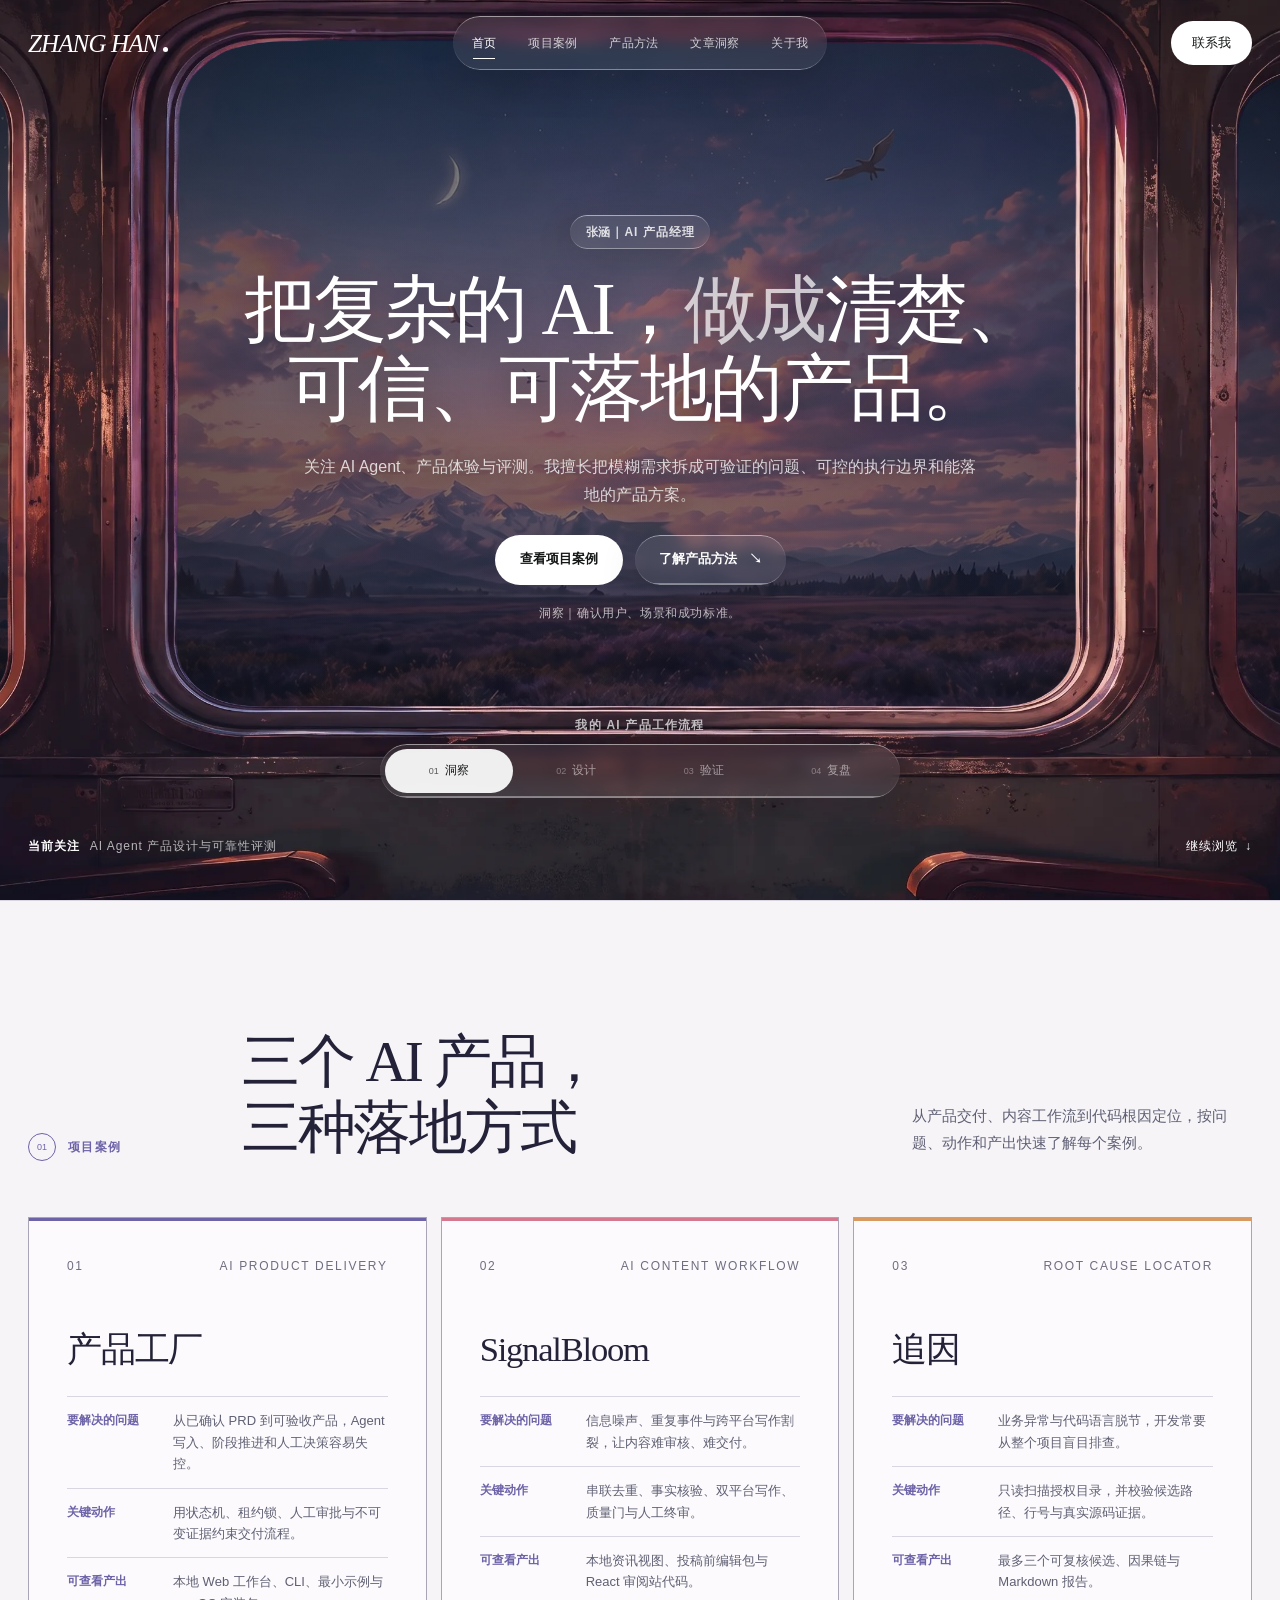
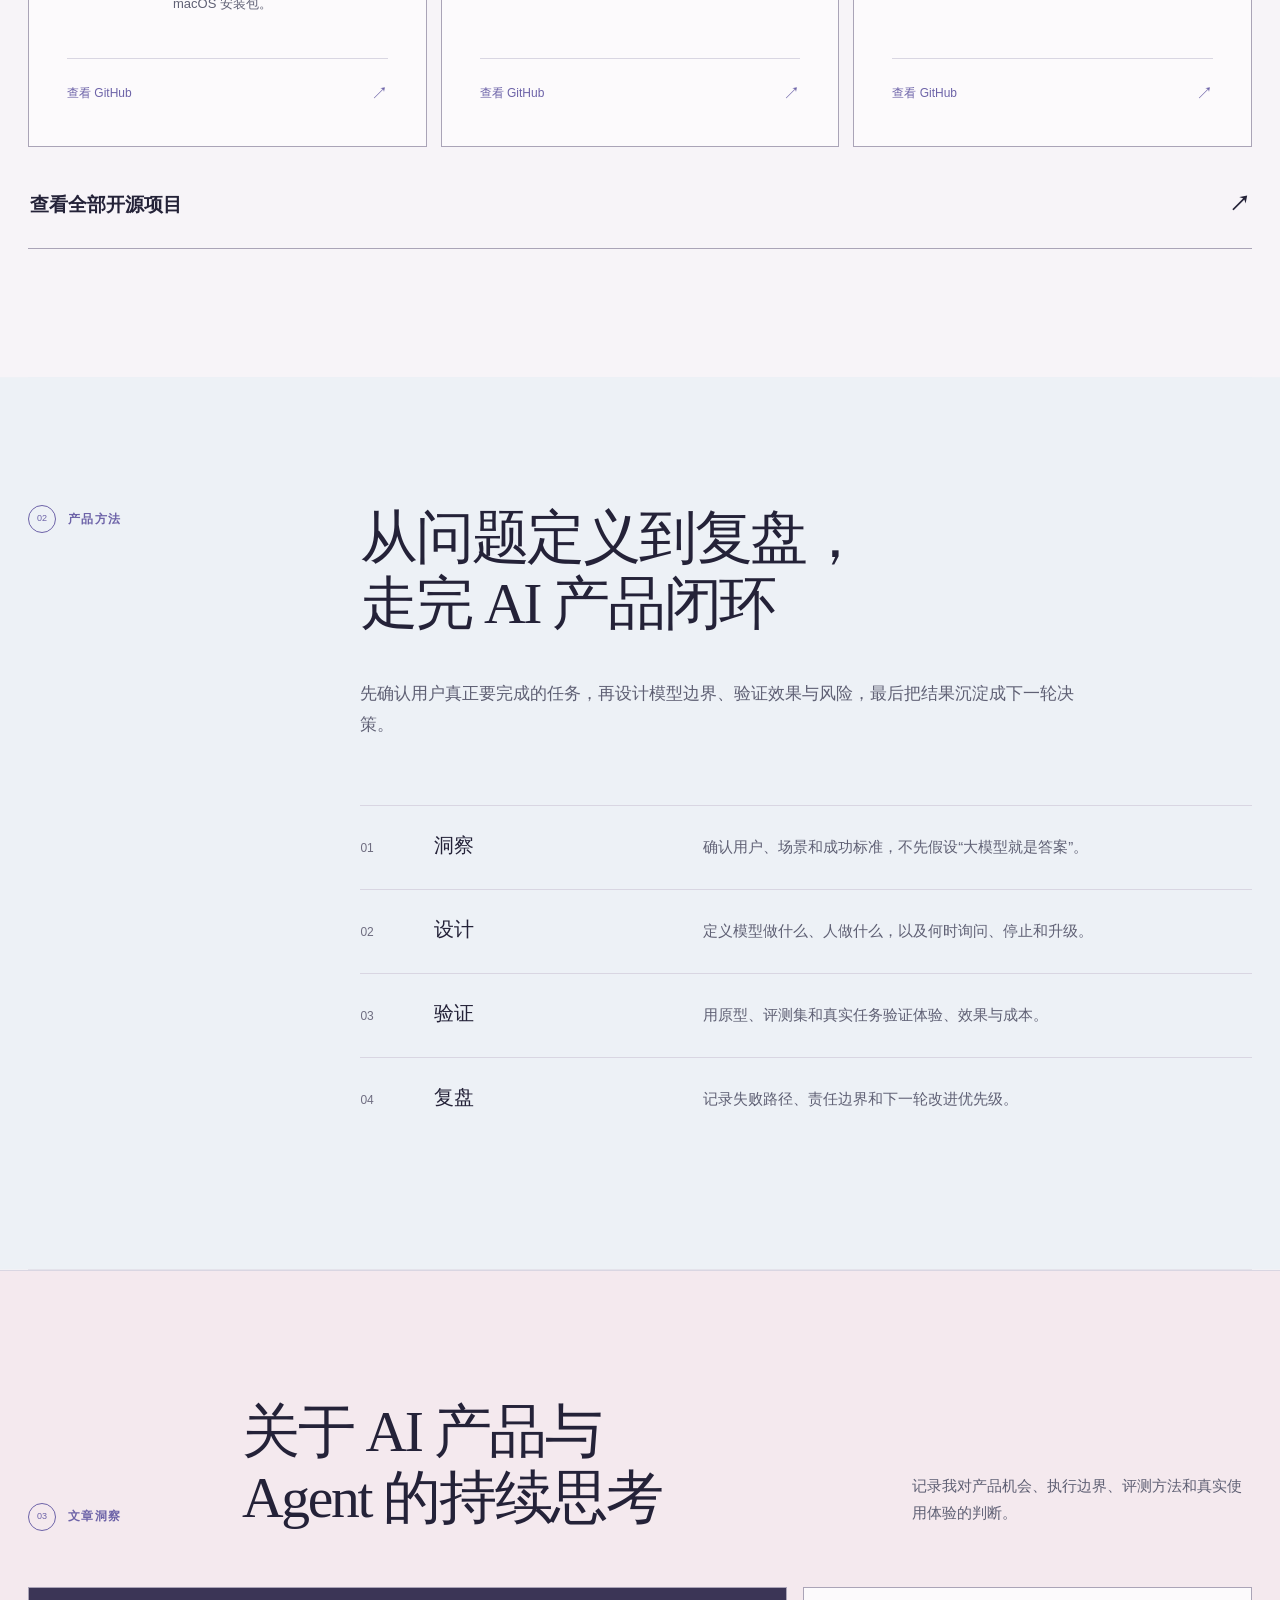
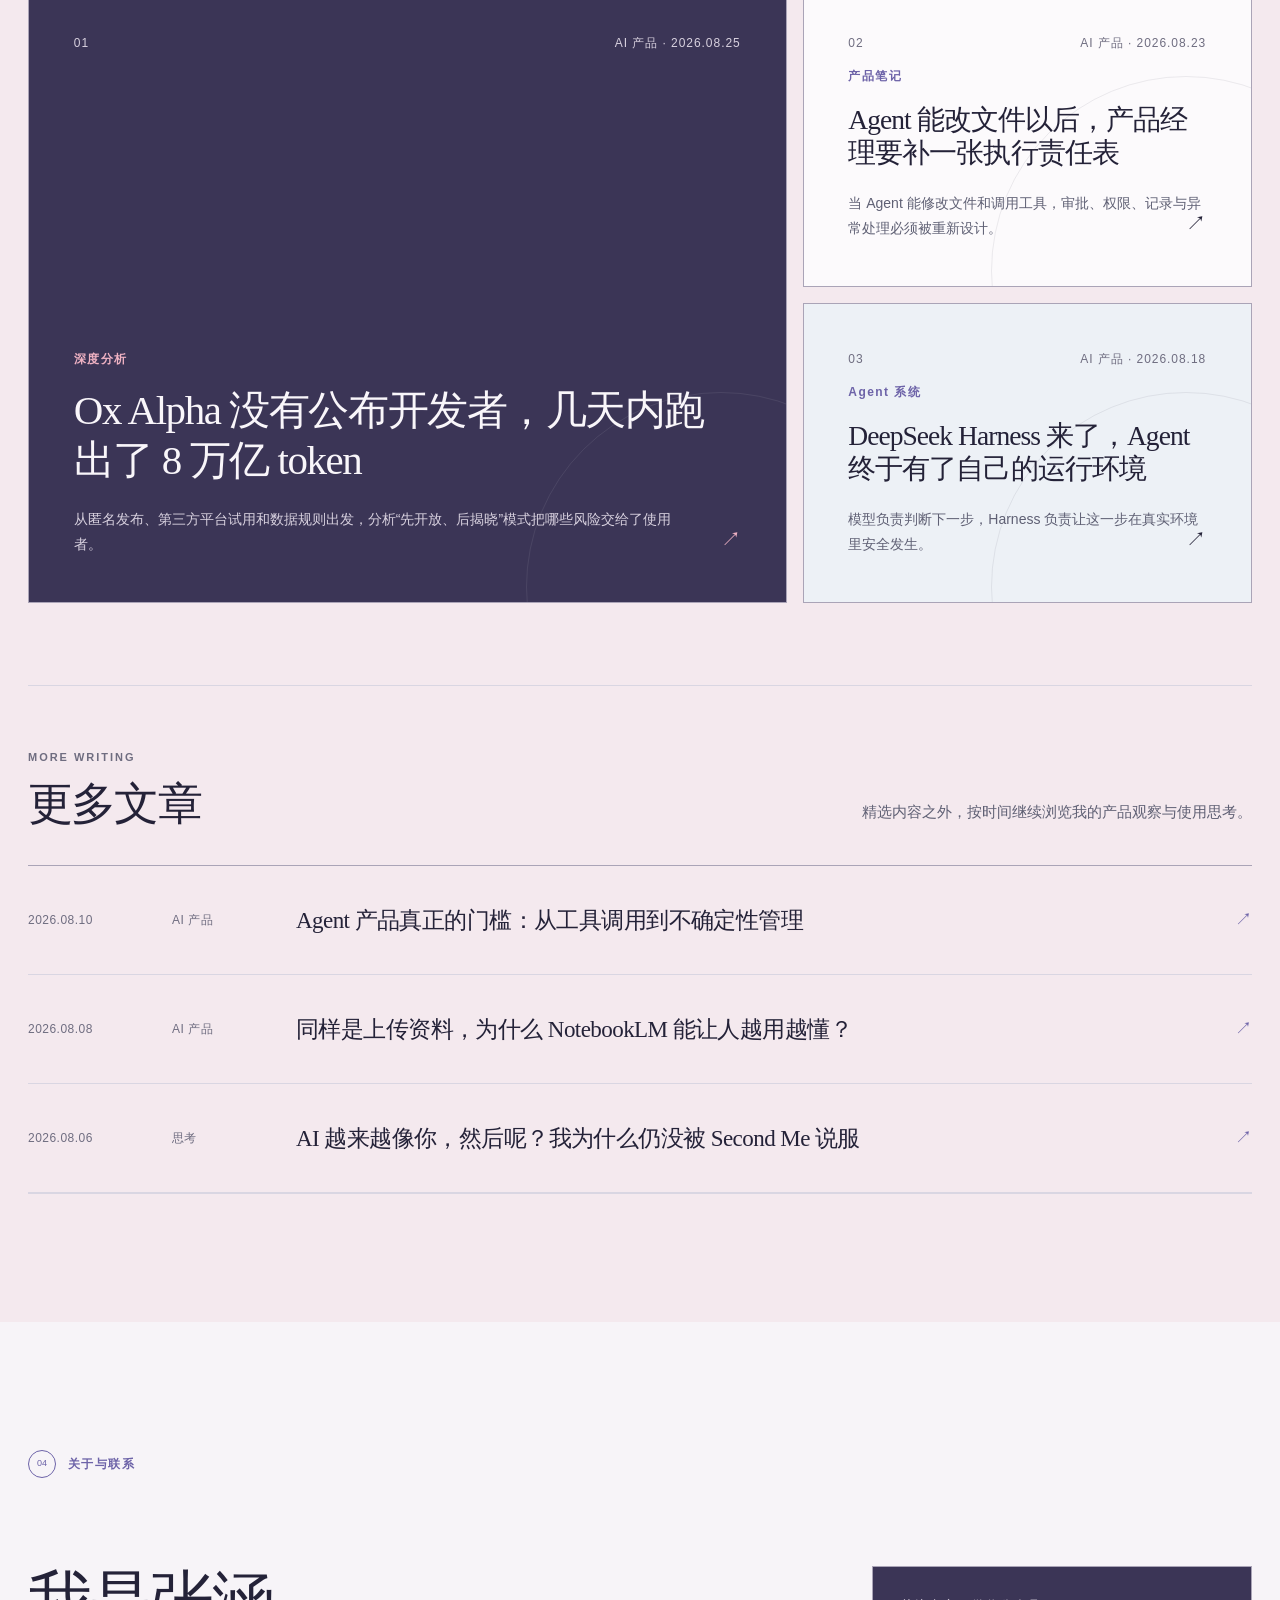
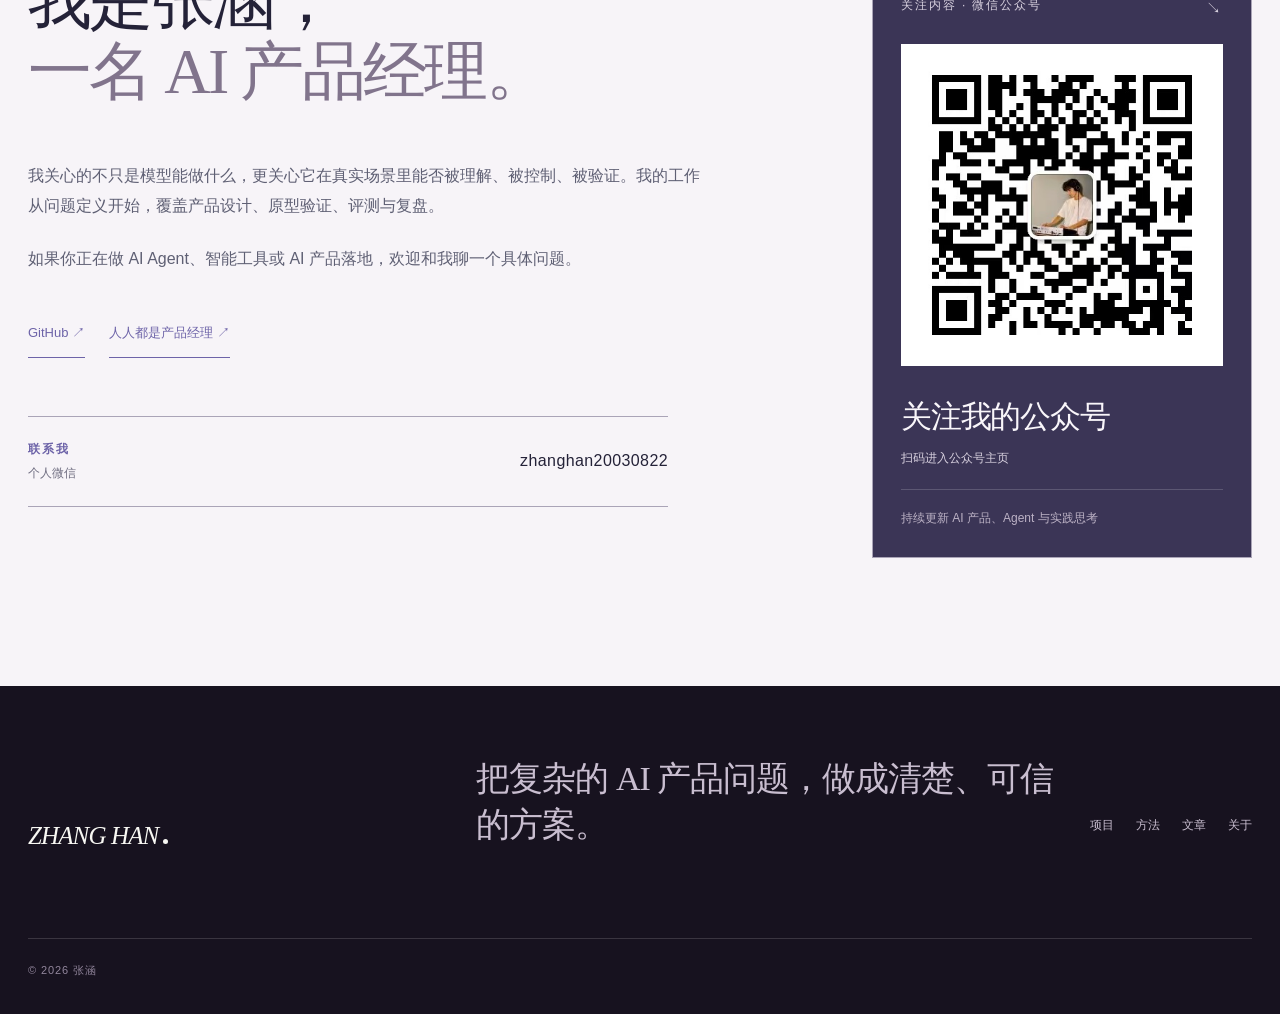
==== commit dfa3fd26: "style: 更新绿紫页面配色" ====
--- a/index.html
+++ b/index.html
@@ -17,7 +17,7 @@
   <meta name="twitter:image" content="https://nahzzz77.github.io/assets/og-card-cinematic.png">
   <title>张涵 · AI 产品经理</title>
   <link rel="icon" href="data:,">
-  <link rel="stylesheet" href="css/style.css?v=20260829-dusk">
+  <link rel="stylesheet" href="css/style.css?v=20260831-botanical">
 </head>
 <body>
   <a class="skip-link" href="#main">跳到主要内容</a>
@@ -222,6 +222,6 @@
     </div>
   </footer>
 
-  <script src="js/main.js?v=20260829-dusk"></script>
+  <script src="js/main.js?v=20260831-botanical"></script>
 </body>
 </html>
--- a/css/style.css
+++ b/css/style.css
@@ -475,32 +475,8 @@
 
 .index-head .eyebrow { margin-bottom: 14px; }
 
-.search-field {
-  position: relative;
-  display: block;
-  width: min(100%, 330px);
-}
-
-.search-field input {
-  width: 100%;
-  height: 48px;
-  padding: 0 48px 0 18px;
-  border: 1px solid var(--line);
-  border-radius: 0;
-  outline: 0;
-  background: transparent;
-  color: var(--ink);
-  font-size: 13px;
-  transition: border-color .2s ease, background .2s ease;
-}
-
-.search-field input:focus { border-color: var(--ink); background: var(--white); }
-.search-field input::placeholder { color: #999a94; }
-.search-field i { position: absolute; top: 50%; right: 17px; font-size: 19px; font-style: normal; transform: translateY(-52%); pointer-events: none; }
-
 .article-list { border-top: 1px solid var(--ink); }
 .article-row { border-bottom: 1px solid var(--line); }
-.article-row[hidden] { display: none; }
 
 .article-row a {
   display: grid;
@@ -516,8 +492,6 @@
 .article-row h3 { margin: 0; font-family: var(--font-serif); font-size: clamp(20px, 2.1vw, 29px); font-weight: 400; line-height: 1.4; letter-spacing: -.025em; }
 .article-arrow { justify-self: end; font-size: 17px; transition: transform .25s var(--ease); }
 .article-row a:hover .article-arrow { transform: translate(3px, -3px); }
-.search-status { min-height: 24px; margin: 18px 0 0; color: var(--muted); font-size: 12px; }
-
 /* Projects */
 .projects { background: #e8eee4; }
 .projects-head { margin-bottom: 58px; }
@@ -699,7 +673,6 @@
   .card-body h3, .feature-card:not(.feature-card-main) .card-body h3 { font-size: 29px; }
   .card-arrow { right: 24px; bottom: 24px; }
   .index-head { align-items: stretch; flex-direction: column; }
-  .search-field { width: 100%; }
   .article-row a { grid-template-columns: 1fr 28px; gap: 8px 14px; min-height: 0; padding: 24px 0; }
   .article-row a:hover { padding-inline: 10px; }
   .article-date, .article-topic { grid-row: 1; }
@@ -774,7 +747,7 @@
 
 .site-header.is-scrolled {
   border-color: transparent;
-  background: rgba(13, 16, 15, .82);
+  background: rgba(23, 18, 31, .86);
   box-shadow: 0 1px 0 rgba(255, 255, 255, .09);
   backdrop-filter: blur(18px);
   -webkit-backdrop-filter: blur(18px);
@@ -1068,7 +1041,7 @@
 .cinematic-bottom a span { display: inline-block; margin-left: 7px; animation: arrow-nudge 1.8s ease-in-out infinite; }
 
 @supports not ((backdrop-filter: blur(1px)) or (-webkit-backdrop-filter: blur(1px))) {
-  .liquid-glass { background: rgba(23, 27, 26, .88); }
+  .liquid-glass { background: rgba(23, 18, 31, .88); }
 }
 
 @media (max-width: 1020px) {
@@ -1101,7 +1074,7 @@
     gap: 12px;
     padding: 120px 28px 54px;
     border-radius: 0;
-    background: rgba(9, 12, 11, .92);
+    background: rgba(23, 18, 31, .94);
     opacity: 0;
     transform: translateY(-12px);
     transition: opacity .3s ease, transform .3s ease, visibility .3s;
@@ -1154,3 +1127,528 @@
   .cinematic-frame { animation: none !important; transform: scale(1.03); }
   .cinematic-video { display: none; }
 }
+
+/* Dusk editorial portfolio theme */
+:root {
+  --paper: #f7f4f8;
+  --paper-deep: #f4e9ee;
+  --surface: #fcfafc;
+  --ink: #242238;
+  --ink-soft: #5f6074;
+  --muted: #6f6d80;
+  --line: #d9d6e2;
+  --line-strong: #aaa4b7;
+  --sage: #edf1f6;
+  --sage-deep: #3b3556;
+  --sand: #f4e9ee;
+  --accent: #6d63a8;
+  --card-hover: #f0ebf4;
+  --mist: #edf1f6;
+  --rose: #f4e9ee;
+  --dark: #3b3556;
+  --on-dark: #f9f6fa;
+  --font-sans: -apple-system, BlinkMacSystemFont, "SF Pro Display", "Segoe UI", "PingFang SC", "Hiragino Sans GB", "Microsoft YaHei", "Noto Sans CJK SC", sans-serif;
+  --font-display: "Source Han Serif SC", "Noto Serif CJK SC", "Iowan Old Style", "Songti SC", "STSong", "SimSun", Georgia, serif;
+  --font-serif: var(--font-display);
+  --night: #17121f;
+}
+
+body {
+  background: var(--paper);
+  color: var(--ink);
+  font-size: 16px;
+  line-height: 1.75;
+}
+
+::selection { background: var(--accent); color: #fff; }
+
+:focus-visible {
+  outline-color: var(--accent);
+  outline-offset: 4px;
+}
+
+main > section { scroll-margin-top: 84px; }
+
+.section {
+  padding-top: clamp(88px, 10vw, 144px);
+  padding-bottom: clamp(88px, 10vw, 144px);
+}
+
+.brand { font-family: var(--font-display); }
+
+.nav a,
+.header-cta,
+.button,
+.scene-button,
+.cinematic-bottom a,
+.about-links a,
+.footer-inner nav a {
+  min-height: 44px;
+}
+
+.nav a {
+  display: inline-flex;
+  align-items: center;
+  padding: 10px 13px;
+}
+
+.nav a::after { bottom: 6px; }
+
+.section-kicker { color: var(--accent); }
+
+.section-kicker p {
+  font-size: 12px;
+  letter-spacing: .12em;
+}
+
+.section-head {
+  grid-template-columns: 180px minmax(0, 1fr) 340px;
+  margin-bottom: 56px;
+}
+
+.section-head h2,
+.manifesto-copy h2,
+.index-head h2,
+.about-copy h2 {
+  color: var(--ink);
+  font-family: var(--font-serif);
+  font-weight: 400;
+  letter-spacing: -.04em;
+  text-wrap: balance;
+}
+
+.section-head h2,
+.manifesto-copy h2 {
+  font-size: clamp(40px, 4.5vw, 64px);
+  line-height: 1.15;
+}
+
+.section-head > p,
+.manifesto-copy > p,
+.about-copy > p,
+.index-head > p {
+  color: var(--ink-soft);
+}
+
+.section-head > p {
+  max-width: 340px;
+  margin-bottom: 5px;
+  font-size: 15px;
+  line-height: 1.8;
+}
+
+/* Hero typography and information density */
+.cinematic-center { max-width: 1080px; }
+
+.hero-badge {
+  margin-bottom: 22px;
+  color: rgba(255, 255, 255, .82);
+  font-size: 12px;
+  letter-spacing: .08em;
+}
+
+.cinematic-hero h1 {
+  max-width: 1040px;
+  font-family: var(--font-serif);
+  font-size: clamp(52px, 5.7vw, 82px);
+  font-weight: 400;
+  line-height: 1.08;
+  letter-spacing: -.035em;
+  text-wrap: balance;
+}
+
+.cinematic-hero .no-break { white-space: nowrap; }
+
+.cinematic-hero .hero-lede {
+  max-width: 680px;
+  margin-top: 24px;
+  color: rgba(255, 255, 255, .78);
+  font-size: 16px;
+  line-height: 1.75;
+}
+
+.cinematic-hero .button {
+  min-height: 50px;
+  font-size: 13px;
+}
+
+.scene-note {
+  margin-top: 18px;
+  color: rgba(255, 255, 255, .7);
+  font-size: 12px;
+}
+
+.scene-control {
+  width: min(100%, 520px);
+  margin: 8px auto 0;
+  text-align: center;
+}
+
+.scene-control > p {
+  margin: 0 0 8px;
+  color: rgba(255, 255, 255, .7);
+  font-size: 12px;
+  font-weight: 620;
+  letter-spacing: .1em;
+}
+
+.scene-switcher {
+  width: 100%;
+  margin: 0;
+}
+
+.scene-button {
+  min-height: 44px;
+  font-size: 12px;
+}
+
+.cinematic-bottom {
+  grid-template-columns: minmax(0, 1fr) auto;
+  color: rgba(255, 255, 255, .68);
+  font-size: 12px;
+  letter-spacing: .08em;
+}
+
+.cinematic-bottom p { align-items: center; }
+
+.cinematic-bottom a {
+  display: inline-flex;
+  align-items: center;
+}
+
+/* Projects: show problem, action and evidence */
+.projects {
+  border-top: 1px solid var(--line);
+  background: var(--paper);
+  color: var(--ink);
+}
+
+.project-card a {
+  min-height: 530px;
+  border-color: var(--line-strong);
+  background: var(--surface);
+}
+
+.project-card a:hover { background: var(--card-hover); }
+.project-card:nth-child(1) a { box-shadow: inset 0 3px 0 var(--accent); }
+.project-card:nth-child(2) a { box-shadow: inset 0 3px 0 #d5778e; }
+.project-card:nth-child(3) a { box-shadow: inset 0 3px 0 #d99a61; }
+
+.project-meta {
+  color: var(--muted);
+  font-size: 12px;
+}
+
+.project-card h3 {
+  margin: 52px 0 26px;
+  color: var(--ink);
+  font-family: var(--font-serif);
+  font-size: clamp(28px, 2.7vw, 40px);
+  font-weight: 400;
+  line-height: 1.18;
+  letter-spacing: -.035em;
+}
+
+.project-details {
+  margin: 0;
+}
+
+.project-details div {
+  display: grid;
+  grid-template-columns: 92px minmax(0, 1fr);
+  gap: 14px;
+  padding: 13px 0;
+  border-top: 1px solid var(--line);
+}
+
+.project-details dt {
+  color: var(--accent);
+  font-size: 12px;
+  font-weight: 620;
+}
+
+.project-details dd {
+  margin: 0;
+  color: var(--ink-soft);
+  font-size: 13px;
+  line-height: 1.65;
+}
+
+.project-link {
+  margin-top: auto;
+  border-color: var(--line);
+  color: var(--accent);
+  font-size: 12px;
+}
+
+.all-projects {
+  min-height: 70px;
+  border-color: var(--line-strong);
+  color: var(--ink);
+  font-family: var(--font-sans);
+  font-weight: 600;
+}
+
+/* Product method */
+.manifesto {
+  border-bottom-color: var(--line);
+  background: var(--mist);
+  box-shadow: 0 0 0 100vmax var(--mist);
+  clip-path: inset(0 -100vmax);
+}
+
+.manifesto-copy > p {
+  max-width: 720px;
+  font-size: 17px;
+  line-height: 1.85;
+}
+
+.principle-list li {
+  grid-template-columns: 52px minmax(120px, .45fr) 1fr;
+  min-height: 84px;
+  border-top-color: var(--line);
+}
+
+.principle-list li > span { color: var(--muted); font-size: 12px; }
+
+.principle-list strong {
+  color: var(--ink);
+  font-family: var(--font-serif);
+  font-size: 20px;
+  font-weight: 400;
+}
+
+.principle-list small {
+  color: var(--ink-soft);
+  font-size: 15px;
+  line-height: 1.7;
+}
+
+/* Writing: three featured pieces, then three non-duplicated articles */
+.featured {
+  border-top: 1px solid var(--line);
+  background: var(--rose);
+  color: var(--ink);
+}
+
+.feature-card > a {
+  border-color: var(--line-strong);
+  background: var(--surface);
+  color: var(--ink);
+}
+
+.feature-card-main > a { background: var(--dark); color: var(--on-dark); }
+.feature-card:nth-child(3) > a { background: var(--mist); }
+.feature-card > a:hover { background: var(--card-hover); }
+.feature-card-main > a:hover { background: #494263; }
+.feature-card:nth-child(3) > a:hover { background: #e1e7f0; }
+
+.card-top {
+  color: var(--muted);
+  font-size: 12px;
+  opacity: 1;
+}
+
+.card-label {
+  color: var(--accent);
+  font-size: 12px;
+  letter-spacing: .12em;
+  opacity: 1;
+}
+
+.card-body h3,
+.feature-card:not(.feature-card-main) .card-body h3 {
+  color: var(--ink);
+  font-family: var(--font-serif);
+  font-weight: 400;
+  letter-spacing: -.035em;
+}
+
+.card-body h3 { font-size: clamp(28px, 3.2vw, 46px); }
+.feature-card:not(.feature-card-main) .card-body h3 { font-size: clamp(24px, 2.15vw, 31px); }
+
+.card-body > p:last-child {
+  color: var(--ink-soft);
+  font-size: 14px;
+  opacity: 1;
+}
+
+.feature-card-main .card-top,
+.feature-card-main .card-body > p:last-child { color: #d8d1df; }
+.feature-card-main .card-label,
+.feature-card-main .card-arrow { color: #efb2c3; }
+.feature-card-main .card-body h3 { color: var(--on-dark); }
+
+.writing-index {
+  margin-top: 82px;
+  padding-top: 64px;
+  border-top: 1px solid var(--line);
+}
+
+.index-head { margin-bottom: 34px; }
+
+.index-head h2 {
+  font-size: clamp(34px, 3.5vw, 48px);
+  line-height: 1.16;
+}
+
+.index-head > p {
+  max-width: 480px;
+  margin: 0 0 6px;
+  font-size: 15px;
+  line-height: 1.75;
+}
+
+.article-list { border-top-color: var(--line-strong); }
+.article-row { border-bottom-color: var(--line); }
+.article-row a:hover { background: var(--surface); }
+
+.article-date,
+.article-topic {
+  color: var(--muted);
+  font-size: 12px;
+}
+
+.article-row h3 {
+  color: var(--ink);
+  font-family: var(--font-serif);
+  font-size: clamp(19px, 1.8vw, 25px);
+  font-weight: 400;
+  letter-spacing: -.025em;
+}
+
+.article-arrow { color: var(--accent); }
+
+/* About and contact */
+.about-title-muted { color: #81748c; }
+
+.about-copy h2 {
+  font-size: clamp(42px, 5vw, 68px);
+  line-height: 1.1;
+}
+
+.about-copy > p {
+  max-width: 680px;
+  font-size: 16px;
+  line-height: 1.85;
+}
+
+.about-links a {
+  display: inline-flex;
+  align-items: center;
+  border-color: var(--accent);
+  color: var(--accent);
+}
+
+.personal-wechat {
+  border-color: var(--line-strong);
+}
+
+.personal-wechat b { color: var(--accent); font-size: 12px; }
+.personal-wechat small { color: var(--muted); font-size: 12px; }
+.personal-wechat strong { color: var(--ink); }
+
+.contact-card {
+  border: 1px solid var(--line-strong);
+  background: var(--dark);
+  color: var(--on-dark);
+}
+
+.contact-label,
+.contact-card p { color: #d8d1df; }
+.contact-label { font-size: 12px; }
+.contact-card h3 { color: var(--on-dark); font-family: var(--font-serif); font-weight: 400; }
+.contact-card small { color: #bcb2c5; font-size: 12px; }
+
+/* Footer */
+.site-footer {
+  background: var(--night);
+  color: var(--on-dark);
+}
+
+.footer-inner > p:not(.copyright) {
+  color: #c9bed0;
+  font-family: var(--font-serif);
+  font-weight: 400;
+  letter-spacing: -.03em;
+}
+
+.footer-inner nav a {
+  display: inline-flex;
+  align-items: center;
+  color: #c9bed0;
+}
+
+.copyright { color: #92869c; font-size: 11px; }
+
+@media (max-width: 1020px) {
+  .section-head { grid-template-columns: 150px minmax(0, 1fr); }
+  .section-head > p { grid-column: 2; max-width: 560px; }
+  .project-card a { min-height: 500px; }
+}
+
+@media (max-width: 820px) {
+  .nav a { min-height: 56px; font-size: 38px; }
+  .cinematic-hero h1 { font-size: clamp(44px, 8.5vw, 72px); }
+  .section-head { grid-template-columns: 1fr; }
+  .section-head > p { grid-column: auto; }
+  .project-grid { grid-template-columns: 1fr; }
+  .project-card:last-child { grid-column: auto; }
+  .project-card a,
+  .project-card:last-child a { min-height: 0; }
+  .index-head { align-items: flex-start; flex-direction: column; }
+  .about-copy h2 span { white-space: normal; }
+}
+
+@media (max-width: 620px) {
+  .site-shell { width: min(100% - 32px, var(--shell)); }
+  .section { padding-top: 80px; padding-bottom: 80px; }
+  .section-head { margin-bottom: 38px; }
+  .section-head h2,
+  .manifesto-copy h2,
+  .index-head h2 { font-size: 36px; line-height: 1.18; }
+  .section-head > p,
+  .manifesto-copy > p,
+  .about-copy > p,
+  .index-head > p { font-size: 15px; }
+  .hero-badge { margin-bottom: 16px; font-size: 11px; }
+  .cinematic-hero h1 {
+    font-size: clamp(38px, 10.5vw, 48px);
+    line-height: 1.12;
+    letter-spacing: -.025em;
+  }
+  .cinematic-hero .hero-lede { margin-top: 18px; font-size: 15px; line-height: 1.65; }
+  .cinematic-hero .hero-actions { margin-top: 20px; }
+  .scene-note { font-size: 11px; }
+  .scene-control > p { font-size: 11px; }
+  .scene-switcher { width: min(100%, 350px); }
+  .scene-button { min-height: 44px; }
+  .cinematic-bottom { font-size: 11px; }
+  .project-card a { padding: 26px; }
+  .project-card h3 { margin: 42px 0 24px; font-size: 30px; }
+  .project-details div { grid-template-columns: 1fr; gap: 4px; padding: 14px 0; }
+  .project-details dt { font-size: 11px; }
+  .project-details dd { font-size: 14px; }
+  .principle-list li { grid-template-columns: 34px 1fr; gap: 10px 14px; }
+  .principle-list small { grid-column: 2; font-size: 14px; }
+  .feature-card-main,
+  .feature-card { min-height: 390px; }
+  .card-body h3,
+  .feature-card:not(.feature-card-main) .card-body h3 { font-size: 26px; }
+  .writing-index { margin-top: 60px; padding-top: 48px; }
+  .article-row h3 { font-size: 20px; }
+  .about-copy h2 { font-size: 38px; }
+  .about-links a { min-height: 44px; }
+  .contact-card h3 { font-size: 28px; }
+  .footer-inner nav { flex-wrap: wrap; }
+}
+
+@media (max-width: 620px) and (max-height: 720px) {
+  .cinematic-hero,
+  .cinematic-shell { min-height: 100svh; }
+  .cinematic-shell { padding-top: 74px; padding-bottom: 18px; }
+  .cinematic-center { padding-block: 4px; }
+  .scene-note,
+  .scene-control,
+  .cinematic-bottom { display: none; }
+}
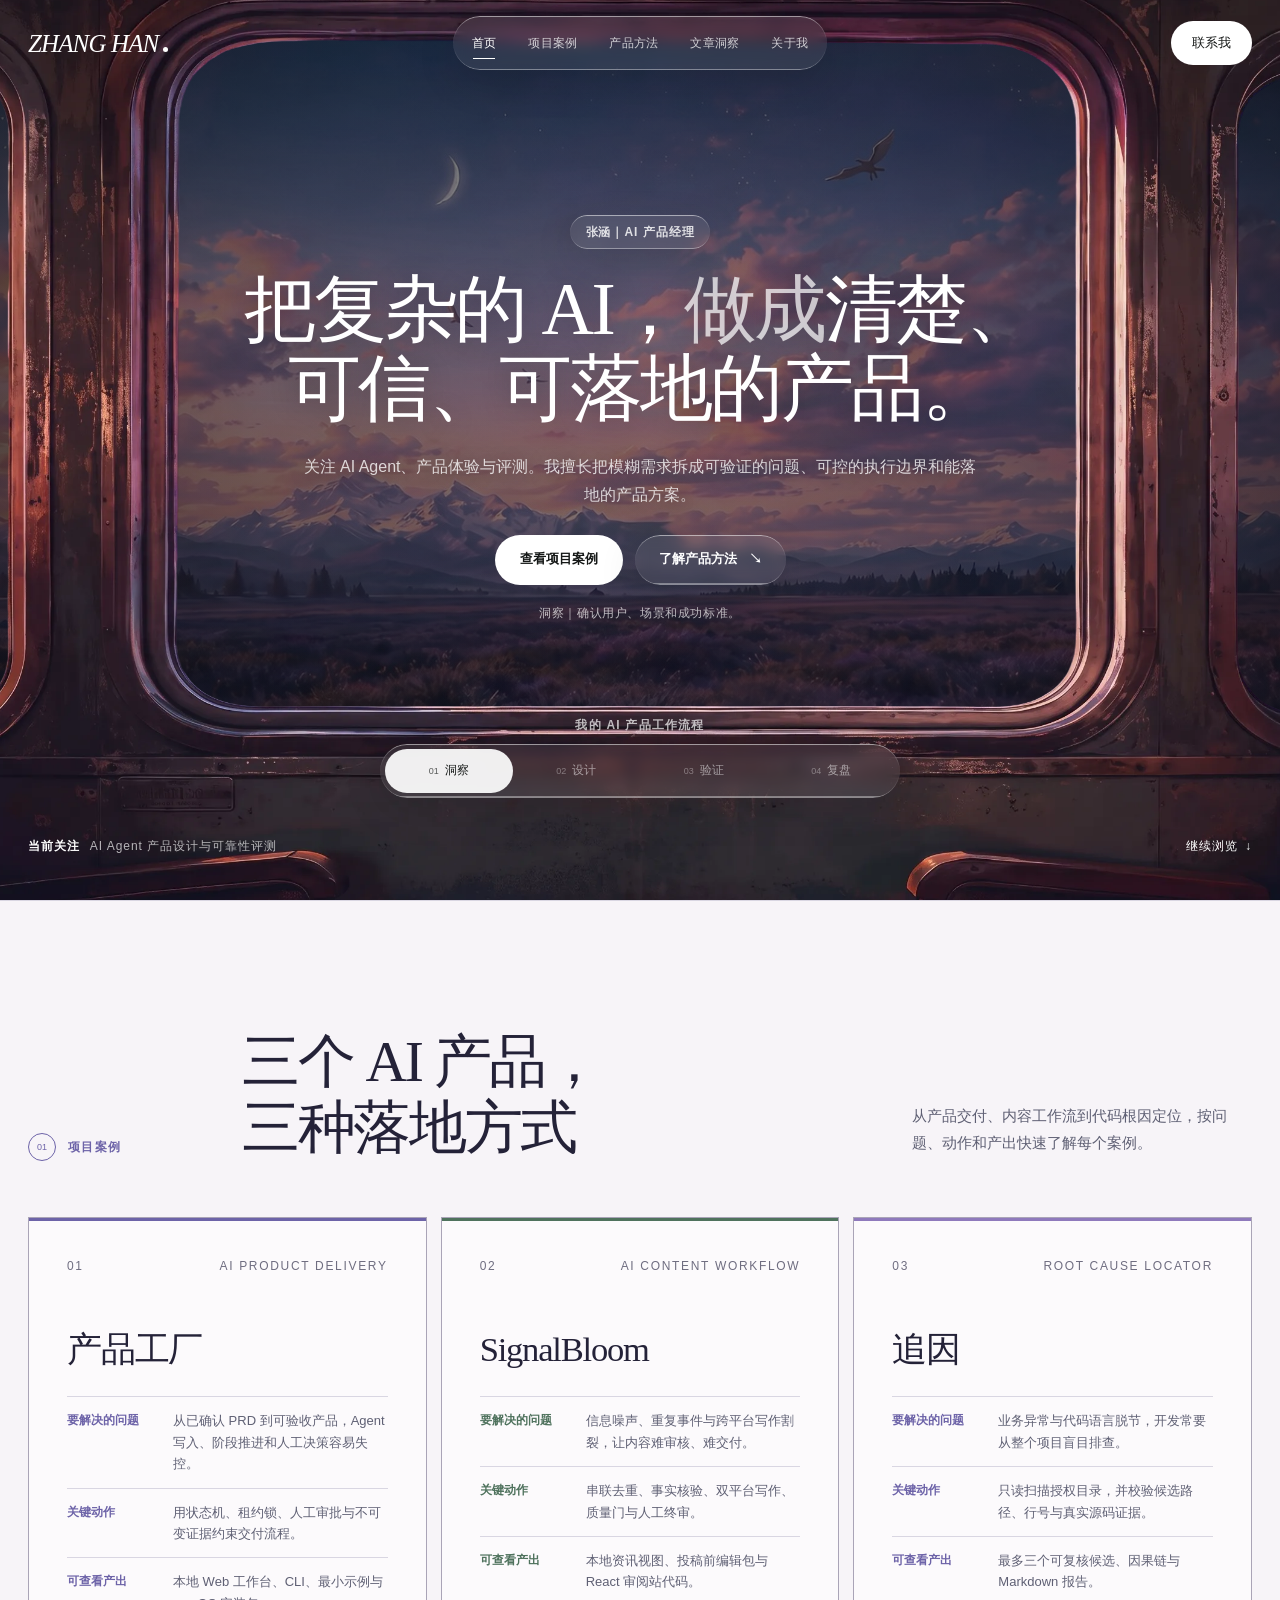
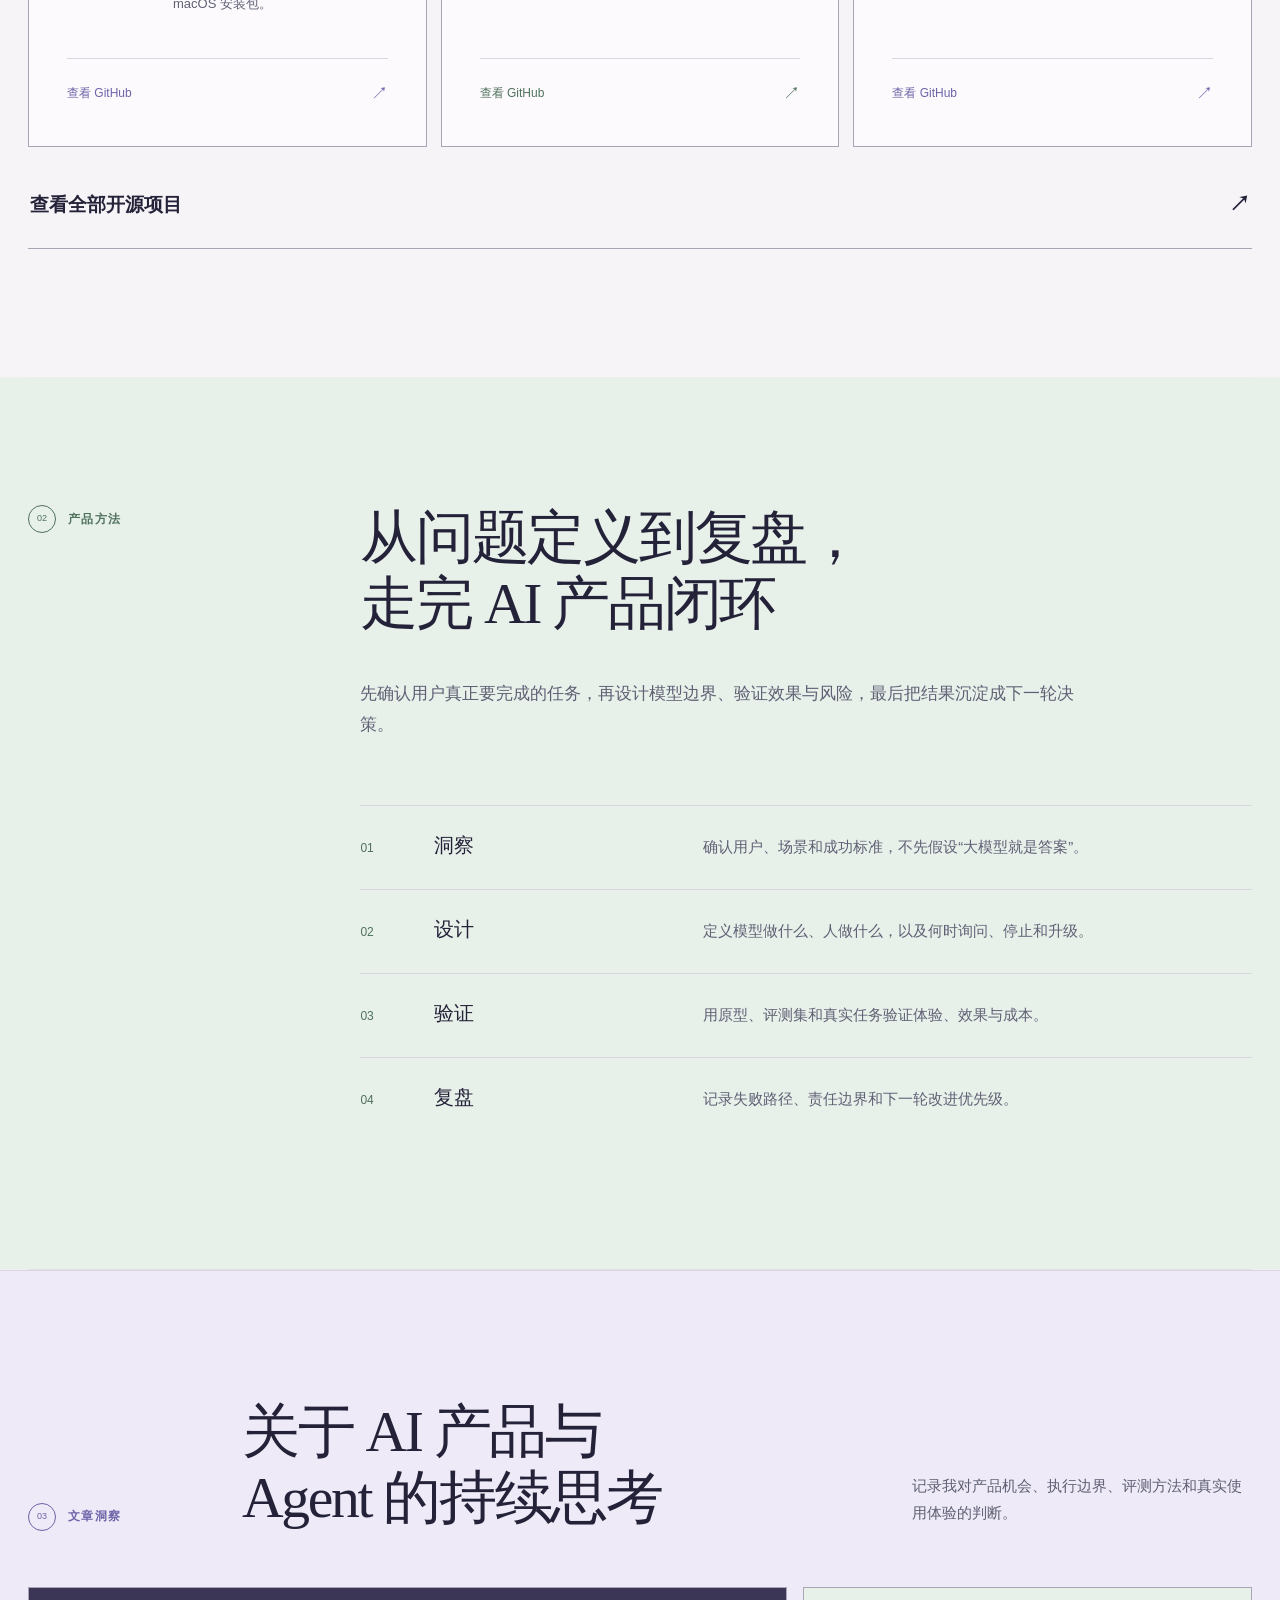
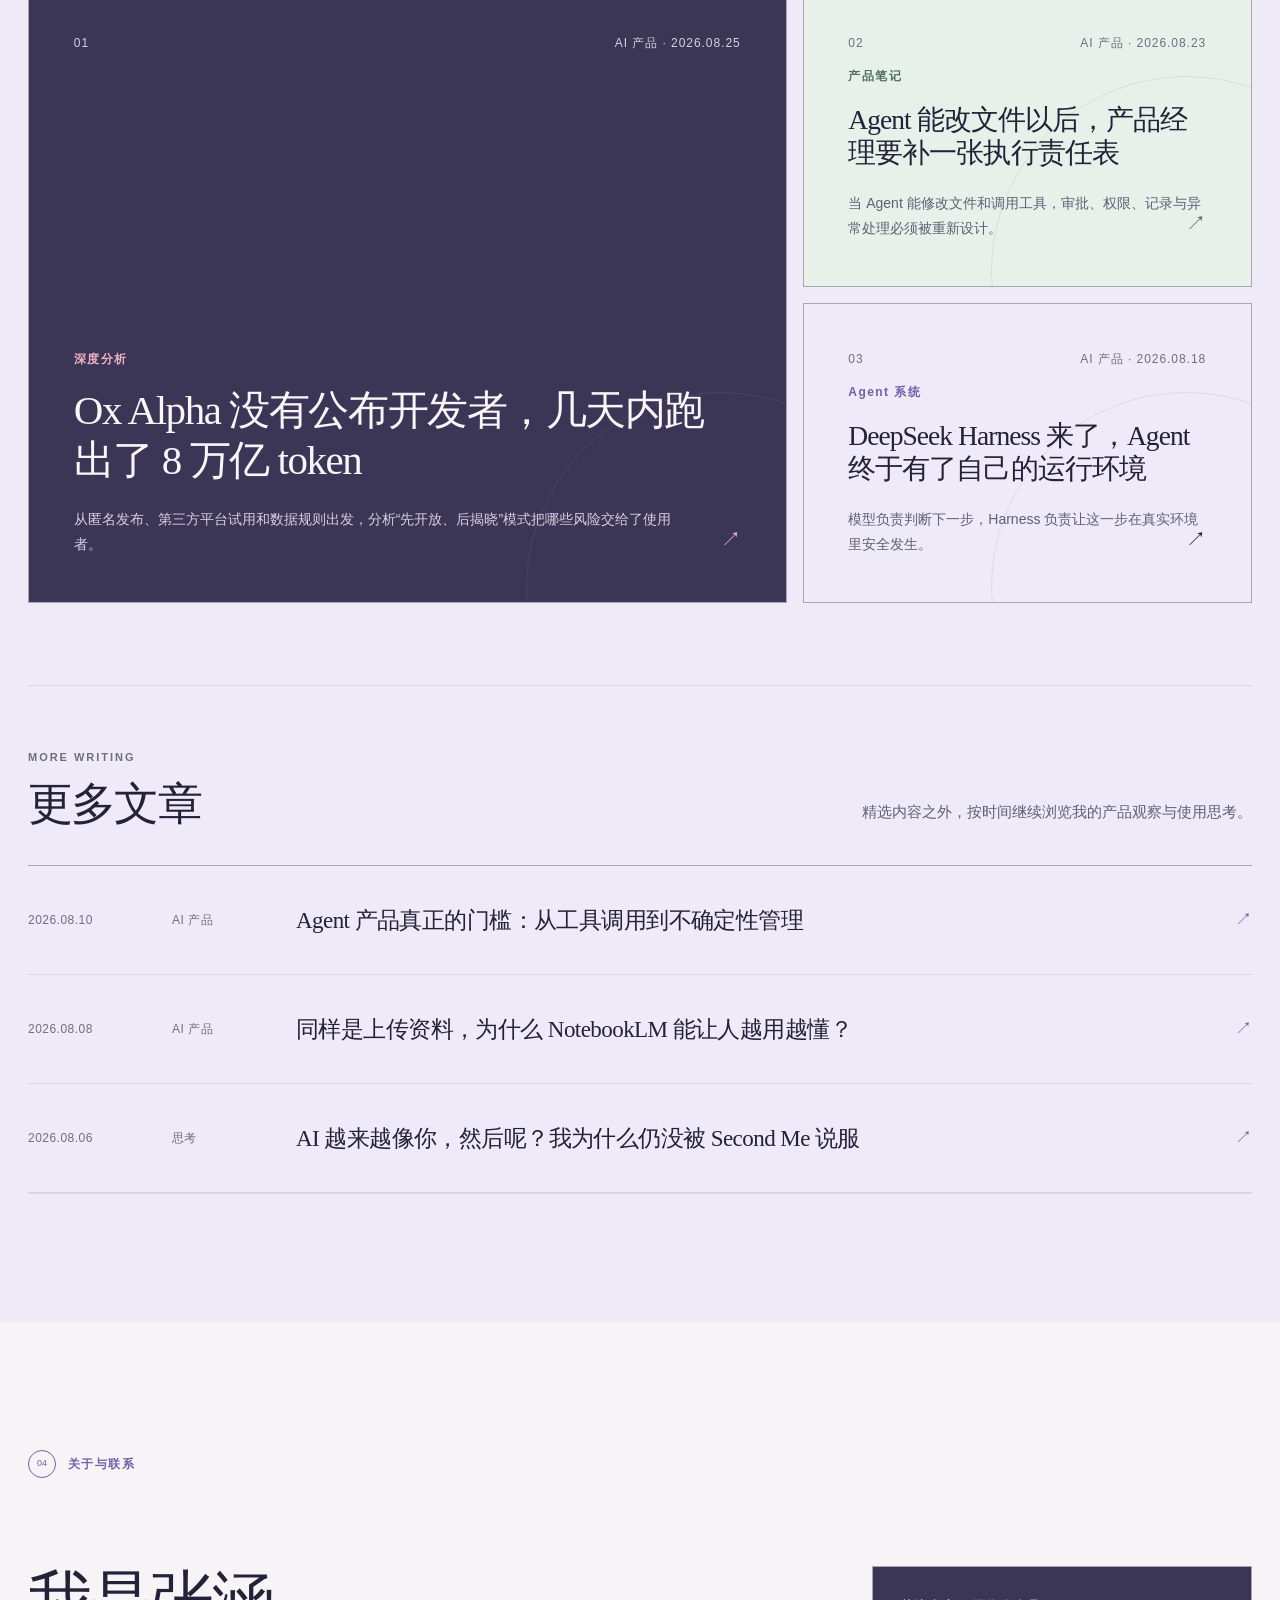
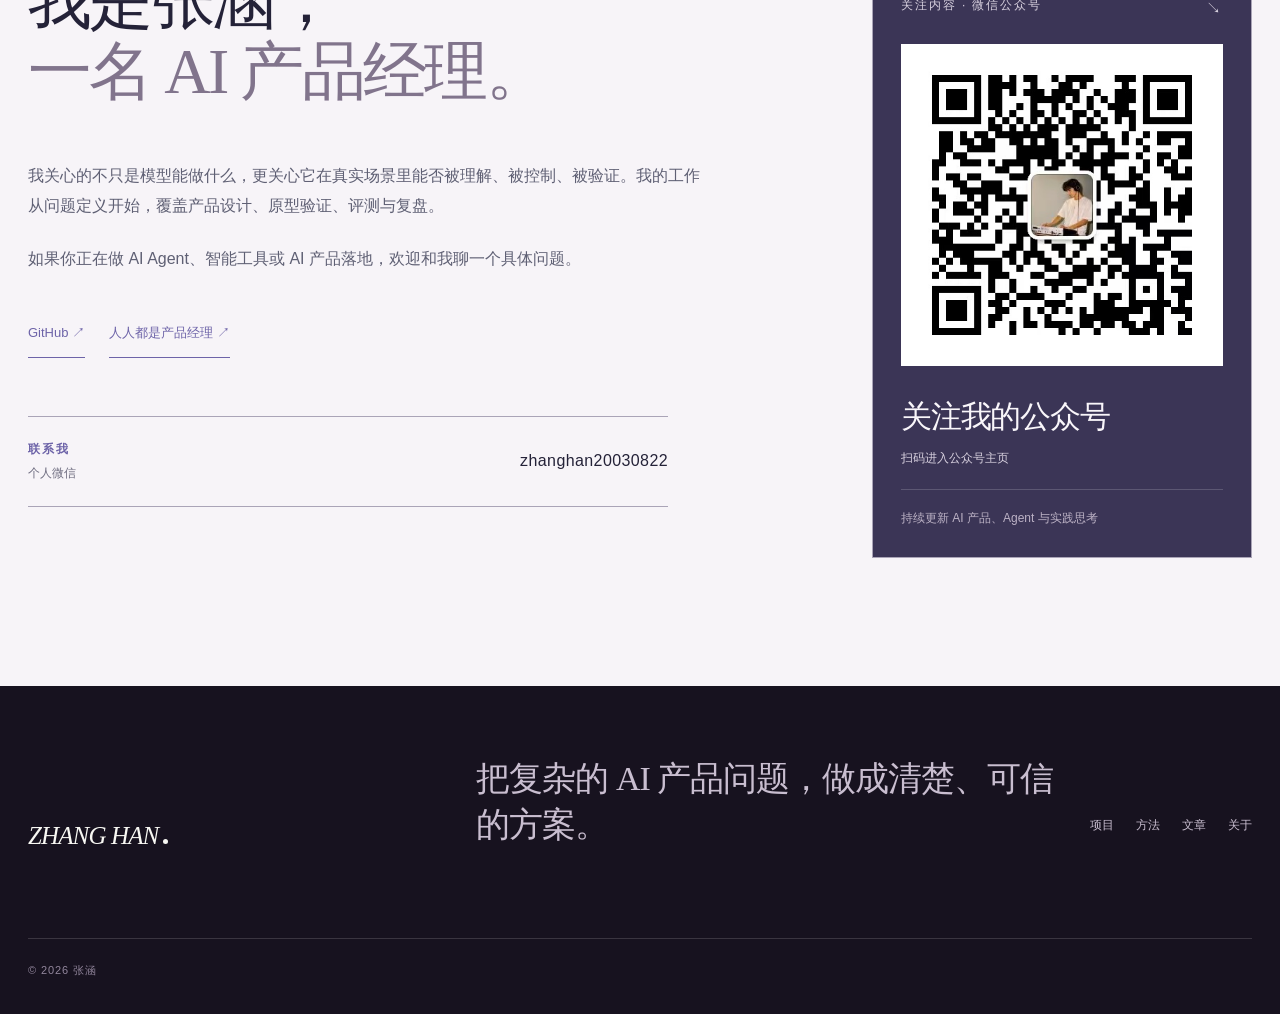
==== commit e4857c65: "fix: 统一后续页面为参考图风格" ====
--- a/index.html
+++ b/index.html
@@ -17,7 +17,7 @@
   <meta name="twitter:image" content="https://nahzzz77.github.io/assets/og-card-cinematic.png">
   <title>张涵 · AI 产品经理</title>
   <link rel="icon" href="data:,">
-  <link rel="stylesheet" href="css/style.css?v=20260831-botanical">
+  <link rel="stylesheet" href="css/style.css?v=20260831-paper-card">
 </head>
 <body>
   <a class="skip-link" href="#main">跳到主要内容</a>
@@ -222,6 +222,6 @@
     </div>
   </footer>
 
-  <script src="js/main.js?v=20260831-botanical"></script>
+  <script src="js/main.js?v=20260831-paper-card"></script>
 </body>
 </html>
--- a/css/style.css
+++ b/css/style.css
@@ -1131,20 +1131,22 @@
 /* Dusk editorial portfolio theme */
 :root {
   --paper: #f7f4f8;
-  --paper-deep: #f4e9ee;
+  --paper-deep: #eeeaf7;
   --surface: #fcfafc;
   --ink: #242238;
   --ink-soft: #5f6074;
   --muted: #6f6d80;
   --line: #d9d6e2;
   --line-strong: #aaa4b7;
-  --sage: #edf1f6;
-  --sage-deep: #3b3556;
-  --sand: #f4e9ee;
+  --sage: #e8f0ea;
+  --sage-deep: #315843;
+  --sand: #f0ebf7;
   --accent: #6d63a8;
   --card-hover: #f0ebf4;
-  --mist: #edf1f6;
-  --rose: #f4e9ee;
+  --mist: #e8f0ea;
+  --rose: #eeeaf7;
+  --green: #4f725d;
+  --purple-soft: #8f79bc;
   --dark: #3b3556;
   --on-dark: #f9f6fa;
   --font-sans: -apple-system, BlinkMacSystemFont, "SF Pro Display", "Segoe UI", "PingFang SC", "Hiragino Sans GB", "Microsoft YaHei", "Noto Sans CJK SC", sans-serif;
@@ -1331,8 +1333,10 @@
 
 .project-card a:hover { background: var(--card-hover); }
 .project-card:nth-child(1) a { box-shadow: inset 0 3px 0 var(--accent); }
-.project-card:nth-child(2) a { box-shadow: inset 0 3px 0 #d5778e; }
-.project-card:nth-child(3) a { box-shadow: inset 0 3px 0 #d99a61; }
+.project-card:nth-child(2) a { box-shadow: inset 0 3px 0 var(--green); }
+.project-card:nth-child(3) a { box-shadow: inset 0 3px 0 var(--purple-soft); }
+.project-card:nth-child(2) .project-details dt,
+.project-card:nth-child(2) .project-link { color: var(--green); }
 
 .project-meta {
   color: var(--muted);
@@ -1397,6 +1401,9 @@
   clip-path: inset(0 -100vmax);
 }
 
+.manifesto .section-kicker,
+.manifesto .principle-list li > span { color: var(--green); }
+
 .manifesto-copy > p {
   max-width: 720px;
   font-size: 17px;
@@ -1438,10 +1445,12 @@
 }
 
 .feature-card-main > a { background: var(--dark); color: var(--on-dark); }
-.feature-card:nth-child(3) > a { background: var(--mist); }
+.feature-card:nth-child(2) > a { background: var(--sage); }
+.feature-card:nth-child(3) > a { background: var(--paper-deep); }
 .feature-card > a:hover { background: var(--card-hover); }
 .feature-card-main > a:hover { background: #494263; }
-.feature-card:nth-child(3) > a:hover { background: #e1e7f0; }
+.feature-card:nth-child(2) > a:hover { background: #dceade; }
+.feature-card:nth-child(3) > a:hover { background: #e5def2; }
 
 .card-top {
   color: var(--muted);
@@ -1478,6 +1487,8 @@
 .feature-card-main .card-label,
 .feature-card-main .card-arrow { color: #efb2c3; }
 .feature-card-main .card-body h3 { color: var(--on-dark); }
+.feature-card:nth-child(2) .card-label,
+.feature-card:nth-child(2) .card-arrow { color: var(--green); }
 
 .writing-index {
   margin-top: 82px;
